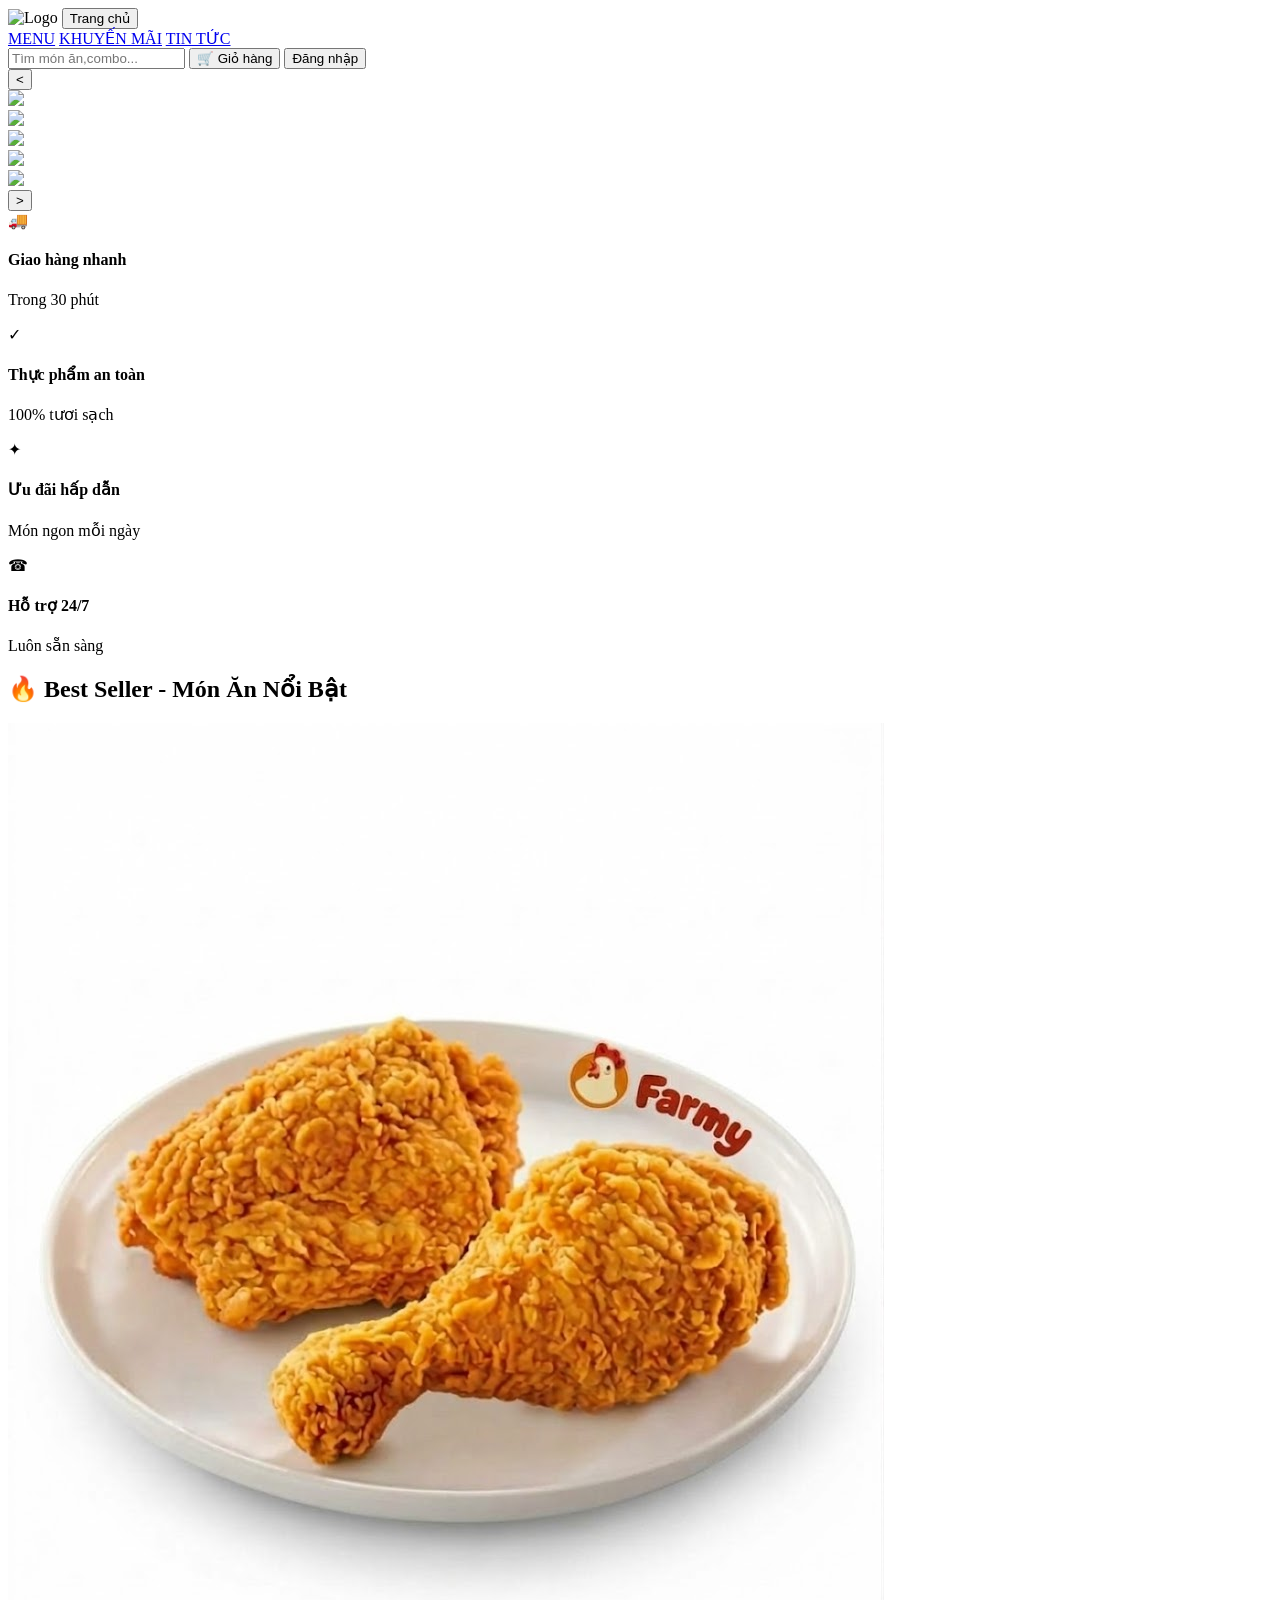
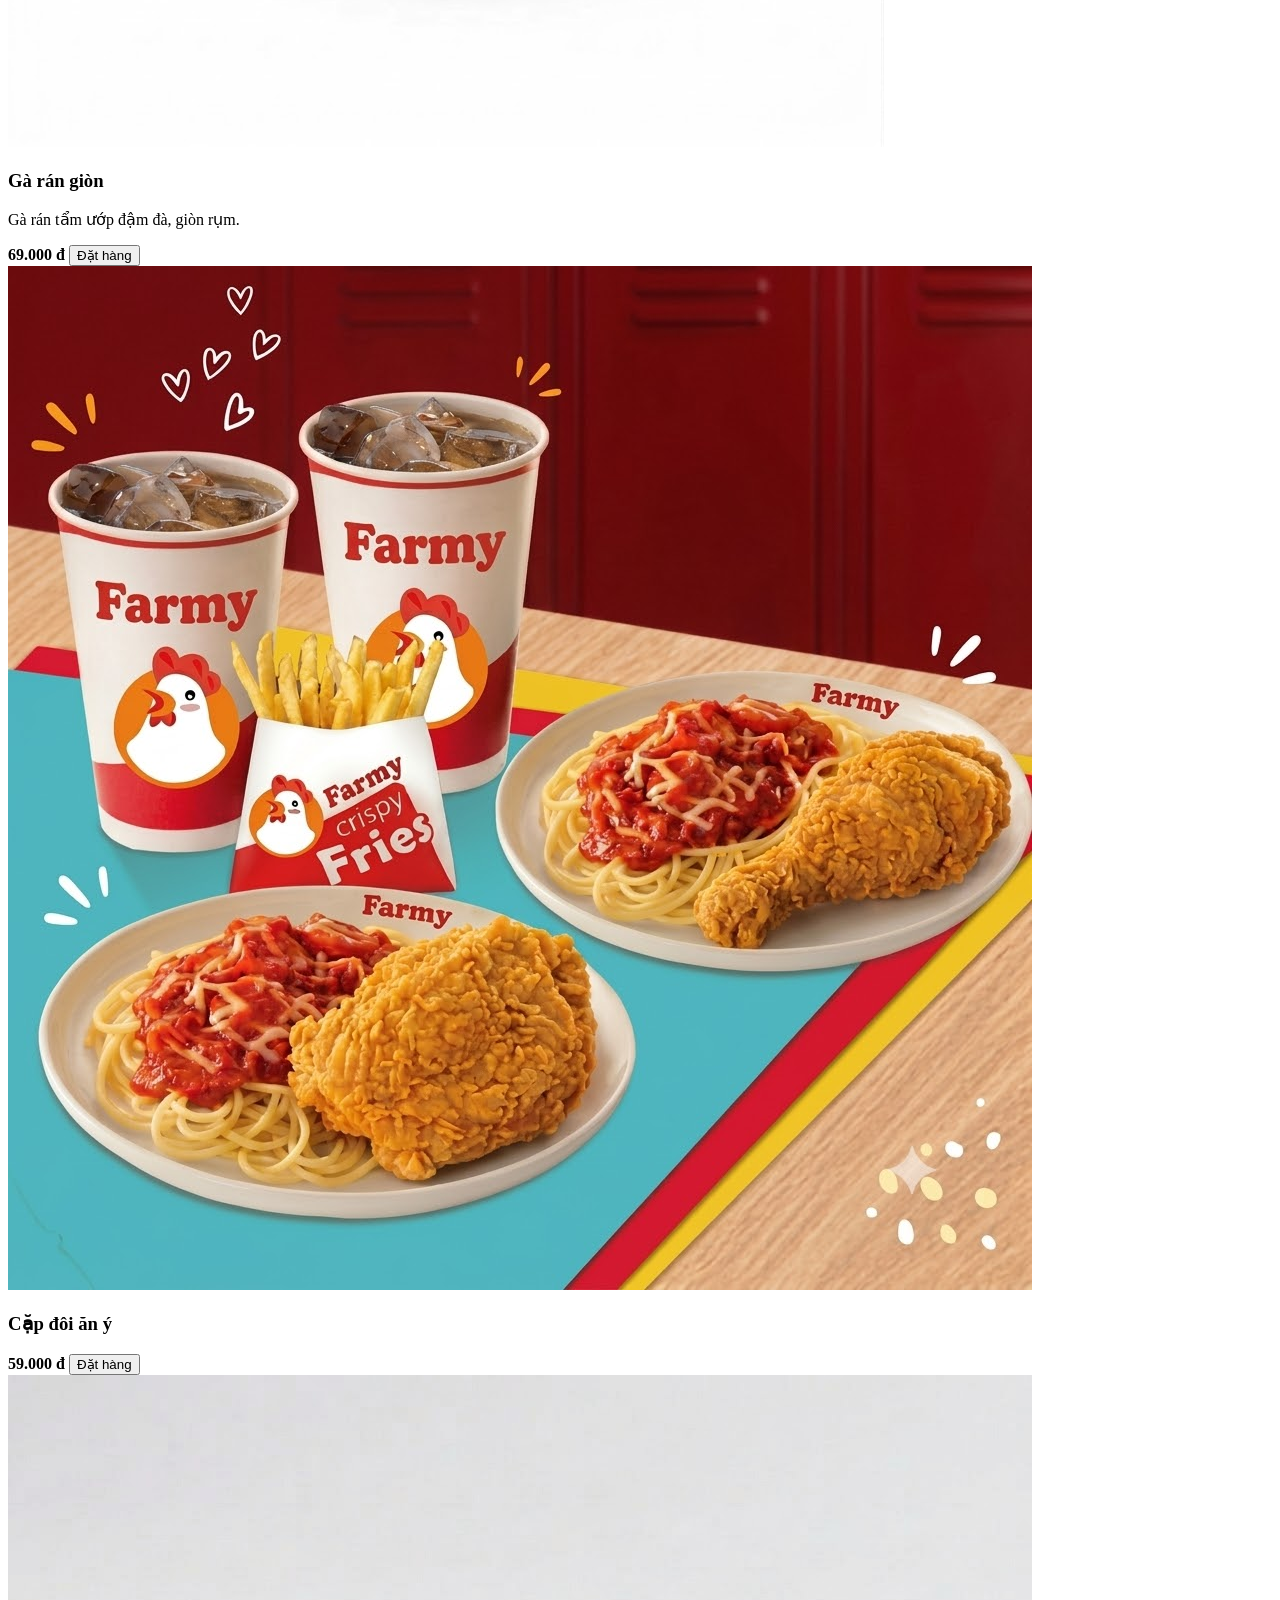
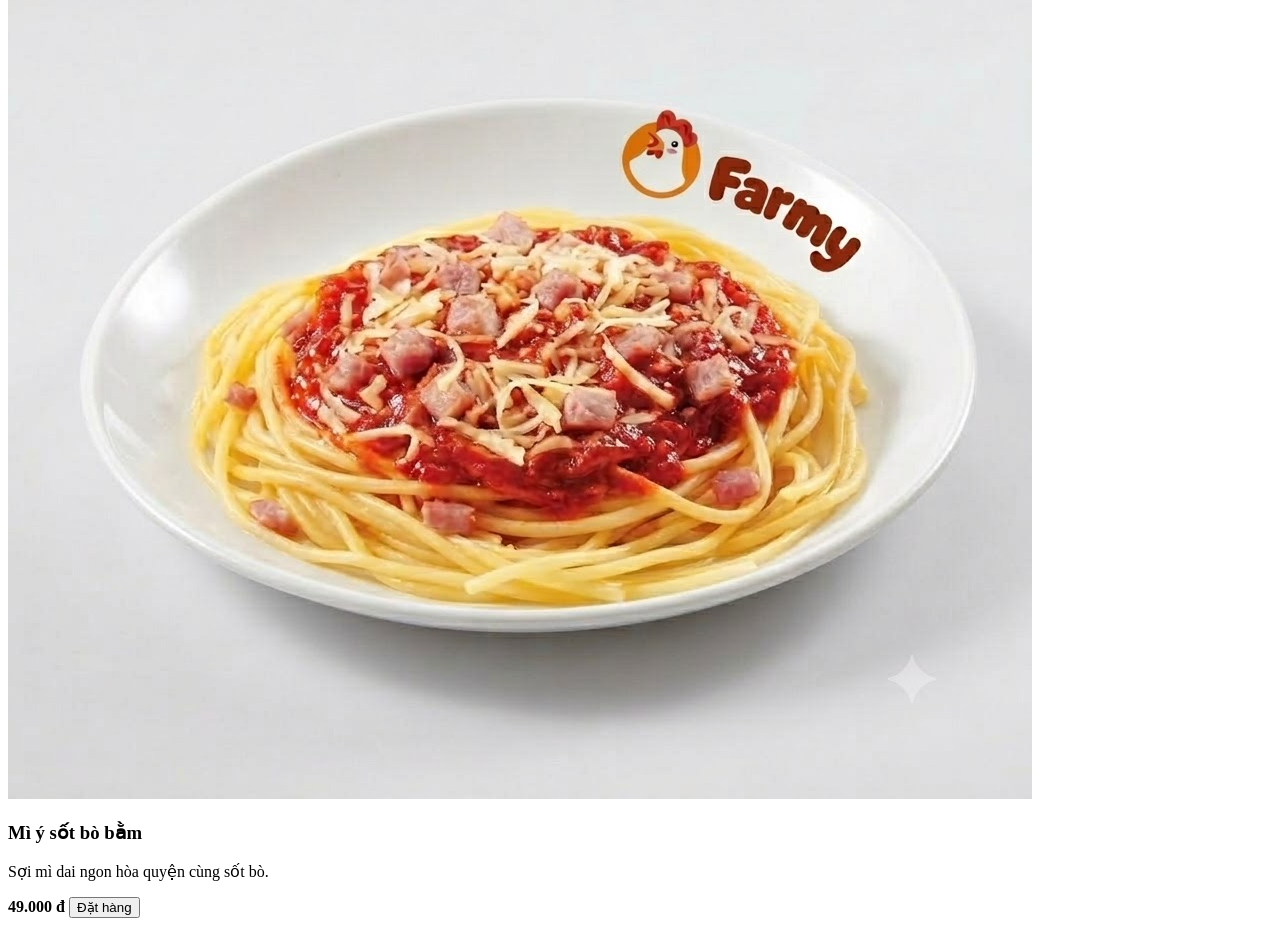
==== index.html @ 41cf72bf "trangchu" ====
<!DOCTYPE html>
<html lang="en">
<head>
    <meta charset="UTF-8">
    <meta name="viewport" content="width=device-width, initial-scale=1.0">
    <title>Document</title>
    <link rel="stylesheet" href="a.css">
</head>
<body>
    <header>
        <!--Logo và nút trang chủ-->
        <div class="logo-area">
            <img src="assets/images/BuiThiNgocPhuong_251230944/header_image/page_logo.png" alt="Logo">
            <button>Trang chủ</button>
        </div>

        <!--Menu chính-->
        <nav class="menu">
            <a href="#">MENU</a>
            <a href="#">KHUYẾN MÃI</a>
            <a href="#">TIN TỨC</a>
        </nav>

        <!--Tìm kiếm và nút chức năng-->
        <div class="user-actions">
            <input type="text" placeholder="Tìm món ăn,combo...">
            <button class="btn-cart">🛒 Giỏ hàng</button>
            <button class="btn-login">Đăng nhập</button>
        </div>
    </header>

    <main>
        <section class="banner-slide">
            <button class="slider-arrow left" type="button" aria-label="Ảnh trước">&lt;</button>
          <div class="slide-wrapper">
            <div class="slide-track">
                <div class="slide">
                    <img src="assets/images/MaiPhuongDung_251230824_banner-img/best1.png">
                </div>
                <div class="slide">
                    <img src="assets/images/MaiPhuongDung_251230824_banner-img/best2.png">
                </div>
                <div class="slide">
                    <img src="assets/images/MaiPhuongDung_251230824_banner-img/best3.png">
                </div>
                <div class="slide">
                    <img src="assets/images/MaiPhuongDung_251230824_banner-img/best4.png">
                </div>
                <div class="slide">
                    <img src="assets/images/MaiPhuongDung_251230824_banner-img/best5.png">
                </div>
            </div>
          </div>
            <div>
                <div class="slide-nav">
                    <a href="#best1"></a>
                    <a href="#best2"></a>
                    <a href="#best3"></a>
                    <a href="#best4"></a>
                    <a href="#best5"></a>
                </div>
            </div>

            <button class="slider-arrow right" type="button" aria-label="Ảnh tiếp theo">&gt;</button>

        </section>
        <!-- 3. PHẦN CÁC TÍNH NĂNG / DỊCH VỤ -->
        <section class="features">
        <div class="feature-box">
            <span>🚚</span>
            <div>
                <h4>Giao hàng nhanh</h4>
                <p>Trong 30 phút</p>
            </div>
        </div>
        <div class="feature-box">
            <span>✓</span>
            <div>
                <h4>Thực phẩm an toàn</h4>
                <p>100% tươi sạch</p>
            </div>
        </div>
        <div class="feature-box">
            <span>✦</span>
            <div>
                <h4>Ưu đãi hấp dẫn</h4>
                <p>Món ngon mỗi ngày</p>
            </div>
        </div>
        <div class="feature-box">
            <span>☎</span>
            <div>
                <h4>Hỗ trợ 24/7</h4>
                <p>Luôn sẵn sàng</p>
            </div>
        </div>
    </section>

    <!-- 4. PHẦN DANH SÁCH MÓN ĂN (BEST SELLER) -->
    <section class="products">
        <h2>🔥 Best Seller - Món Ăn Nổi Bật</h2>
        
        <div class="product-grid">
            <div class="product-card">
                <img src="assets/images/NguyenThiThuyDuong_251230832/fried-chicken.jpg" alt="Gà rán">
                <h3>Gà rán giòn</h3>
                <p>Gà rán tẩm ướp đậm đà, giòn rụm.</p>
                <div class="card-bottom">
                    <strong>69.000 đ</strong>
                    <button>Đặt hàng</button>
                </div>
            </div>

            <div class="product-card">
                <img src="assets/images/NguyenThiThuyDuong_251230832/couple-combo.jpg" alt="Cơm gà">
                <h3>Cặp đôi ăn ý</h3>
                <p></p>
                <div class="card-bottom">
                    <strong>59.000 đ</strong>
                    <button>Đặt hàng</button>
                </div>
            </div>

            <div class="product-card">
                <img src="assets/images/NguyenThiThuyDuong_251230832/spaghetti.jpg" alt="Mì ý">
                <h3>Mì ý sốt bò bằm</h3>
                <p>Sợi mì dai ngon hòa quyện cùng sốt bò.</p>
                <div class="card-bottom">
                    <strong>49.000 đ</strong>
                    <button>Đặt hàng</button>
                </div>
            </div>
        </div>
    </section>
    <script src="script.js"></script>
</body>
</html>
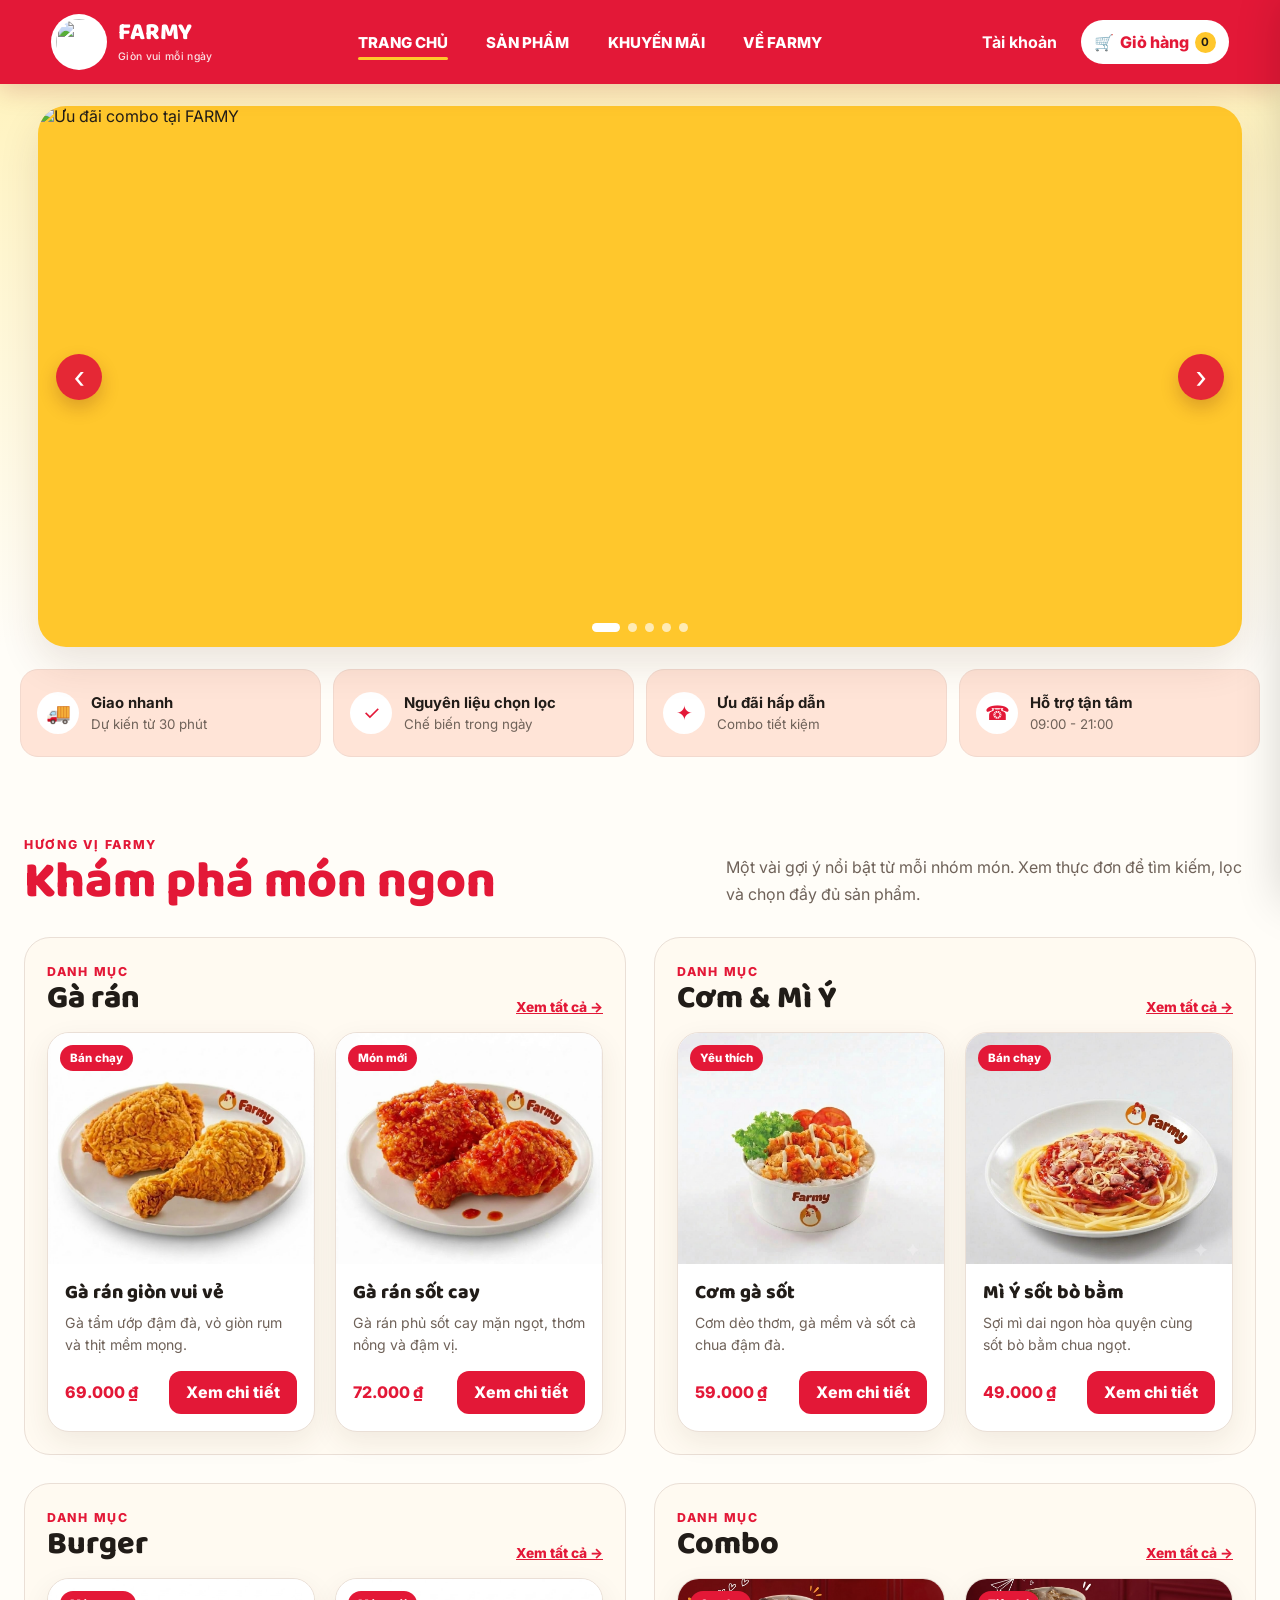
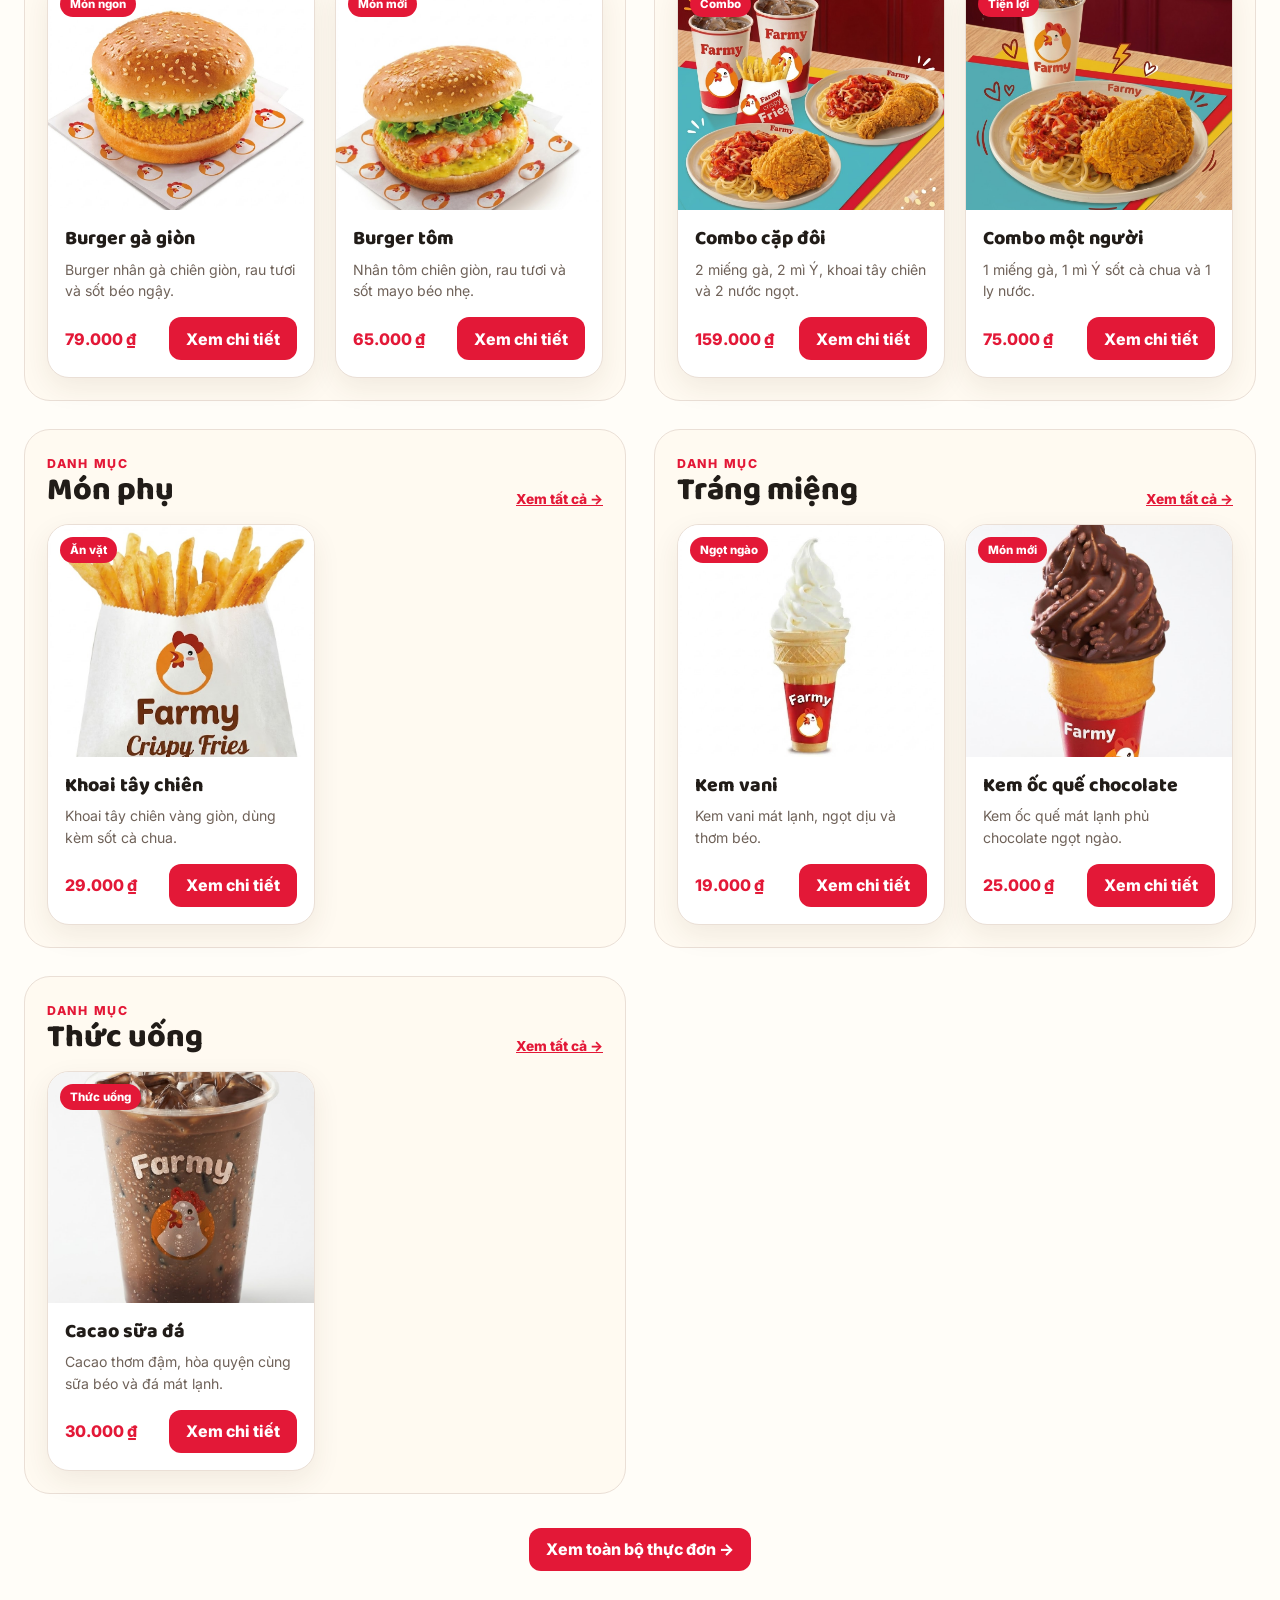
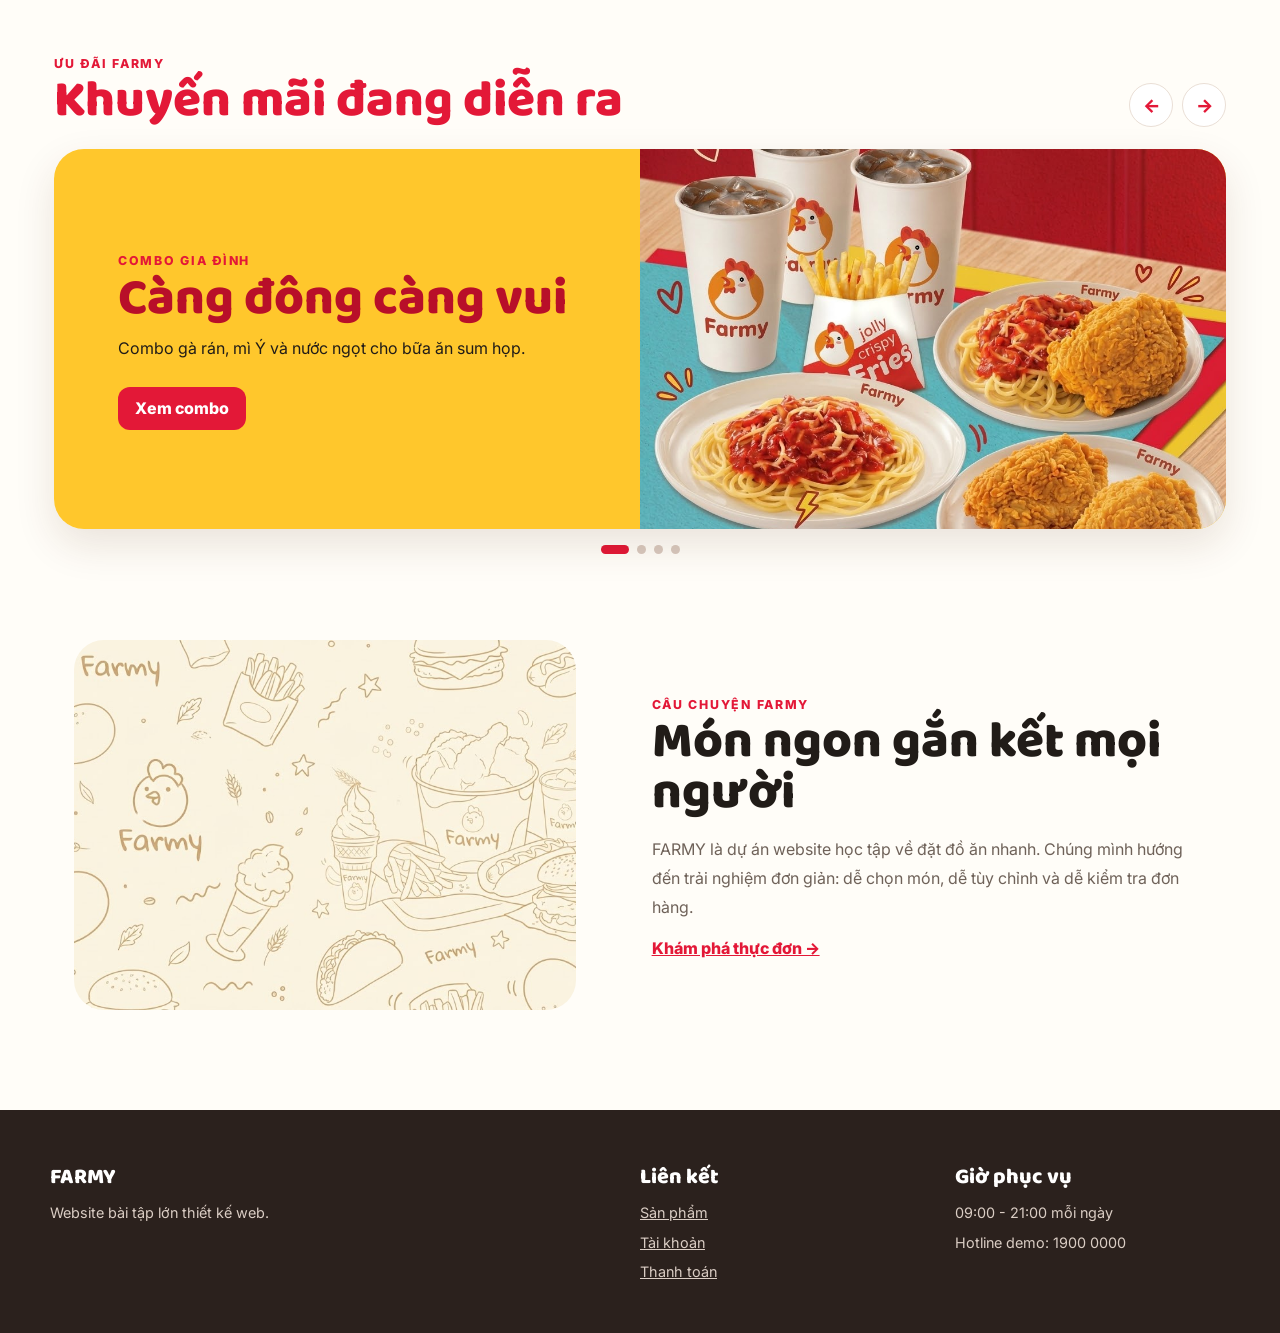
==== commit 25157b50: "Tách các trang website và loại bỏ tệp cũ Co-authored-by: Copilot <223556219+Copilot@users.noreply.gi" ====
--- a/index.html
+++ b/index.html
@@ -1,137 +1,91 @@
-<!DOCTYPE html>
-<html lang="en">
-<head>
-    <meta charset="UTF-8">
-    <meta name="viewport" content="width=device-width, initial-scale=1.0">
-    <title>Document</title>
-    <link rel="stylesheet" href="a.css">
-</head>
-<body>
-    <header>
-        <!--Logo và nút trang chủ-->
-        <div class="logo-area">
-            <img src="assets/images/BuiThiNgocPhuong_251230944/header_image/page_logo.png" alt="Logo">
-            <button>Trang chủ</button>
-        </div>
-
-        <!--Menu chính-->
-        <nav class="menu">
-            <a href="#">MENU</a>
-            <a href="#">KHUYẾN MÃI</a>
-            <a href="#">TIN TỨC</a>
-        </nav>
-
-        <!--Tìm kiếm và nút chức năng-->
-        <div class="user-actions">
-            <input type="text" placeholder="Tìm món ăn,combo...">
-            <button class="btn-cart">🛒 Giỏ hàng</button>
-            <button class="btn-login">Đăng nhập</button>
-        </div>
+<!doctype html>
+<html lang="vi">
+  <head>
+    <meta charset="UTF-8" />
+    <meta name="viewport" content="width=device-width, initial-scale=1" />
+    <meta name="description" content="FARMY - Gà rán giòn vui, combo tiện lợi và giao hàng nhanh." />
+    <title>FARMY | Gà rán giòn vui</title>
+    <link rel="icon" href="assets/images/BuiThiNgocPhuong_251230944/header_image/page_logo.png" />
+    <link rel="preconnect" href="https://fonts.googleapis.com" />
+    <link rel="preconnect" href="https://fonts.gstatic.com" crossorigin />
+    <link href="https://fonts.googleapis.com/css2?family=Baloo+2:wght@600;700;800&family=Inter:wght@400;500;600;700;800&display=swap" rel="stylesheet" />
+    <link rel="stylesheet" href="styles/base/variables.css" />
+    <link rel="stylesheet" href="styles/base/global.css" />
+    <link rel="stylesheet" href="styles/components/header.css" />
+    <link rel="stylesheet" href="styles/components/product-card.css" />
+    <link rel="stylesheet" href="styles/components/cart.css" />
+    <link rel="stylesheet" href="styles/pages/home.css" />
+  </head>
+  <body>
+    <a class="skip-link" href="#main-content">Bỏ qua đến nội dung chính</a>
+    <header class="site-header">
+      <a class="brand" href="index.html" aria-label="FARMY - Trang chủ">
+        <img src="assets/images/BuiThiNgocPhuong_251230944/header_image/page_logo.png" alt="" />
+        <span>FARMY<small>Giòn vui mỗi ngày</small></span>
+      </a>
+      <button class="nav-toggle" type="button" aria-label="Mở menu" aria-expanded="false">☰</button>
+      <nav class="main-nav" aria-label="Điều hướng chính">
+        <a href="index.html" aria-current="page">Trang chủ</a><a href="pages/products.html">Sản phẩm</a><a href="#offers">Khuyến mãi</a><a href="#about">Về FARMY</a>
+      </nav>
+      <div class="header-actions">
+        <a class="account-link" href="pages/auth.html">Tài khoản</a>
+        <button class="cart-button" id="open-cart" type="button" aria-label="Mở giỏ hàng">🛒 <span>Giỏ hàng</span><b class="cart-badge" data-cart-count>0</b></button>
+      </div>
     </header>
 
-    <main>
-        <section class="banner-slide">
-            <button class="slider-arrow left" type="button" aria-label="Ảnh trước">&lt;</button>
-          <div class="slide-wrapper">
-            <div class="slide-track">
-                <div class="slide">
-                    <img src="assets/images/MaiPhuongDung_251230824_banner-img/best1.png">
-                </div>
-                <div class="slide">
-                    <img src="assets/images/MaiPhuongDung_251230824_banner-img/best2.png">
-                </div>
-                <div class="slide">
-                    <img src="assets/images/MaiPhuongDung_251230824_banner-img/best3.png">
-                </div>
-                <div class="slide">
-                    <img src="assets/images/MaiPhuongDung_251230824_banner-img/best4.png">
-                </div>
-                <div class="slide">
-                    <img src="assets/images/MaiPhuongDung_251230824_banner-img/best5.png">
-                </div>
-            </div>
-          </div>
-            <div>
-                <div class="slide-nav">
-                    <a href="#best1"></a>
-                    <a href="#best2"></a>
-                    <a href="#best3"></a>
-                    <a href="#best4"></a>
-                    <a href="#best5"></a>
-                </div>
-            </div>
+    <main id="main-content">
+      <section class="hero" aria-label="Ưu đãi nổi bật">
+        <div class="slider" id="hero-slider">
+          <div class="slider-track" id="slider-track"><div class="loading-card">Đang tải ưu đãi...</div></div>
+          <button class="slider-arrow prev" type="button" aria-label="Ảnh trước">‹</button>
+          <button class="slider-arrow next" type="button" aria-label="Ảnh tiếp theo">›</button>
+          <div class="slider-dots" id="slider-dots" aria-label="Chọn ảnh quảng cáo"></div>
+        </div>
+      </section>
 
-            <button class="slider-arrow right" type="button" aria-label="Ảnh tiếp theo">&gt;</button>
+      <section class="service-strip" aria-label="Cam kết dịch vụ">
+        <article><span>🚚</span><div><strong>Giao nhanh</strong><small>Dự kiến từ 30 phút</small></div></article>
+        <article><span>✓</span><div><strong>Nguyên liệu chọn lọc</strong><small>Chế biến trong ngày</small></div></article>
+        <article><span>✦</span><div><strong>Ưu đãi hấp dẫn</strong><small>Combo tiết kiệm</small></div></article>
+        <article><span>☎</span><div><strong>Hỗ trợ tận tâm</strong><small>09:00 - 21:00</small></div></article>
+      </section>
 
-        </section>
-        <!-- 3. PHẦN CÁC TÍNH NĂNG / DỊCH VỤ -->
-        <section class="features">
-        <div class="feature-box">
-            <span>🚚</span>
-            <div>
-                <h4>Giao hàng nhanh</h4>
-                <p>Trong 30 phút</p>
-            </div>
+      <section class="menu-section" id="featured-products">
+        <div class="section-heading">
+          <div><span class="eyebrow">Hương vị FARMY</span><h1>Khám phá món ngon</h1></div>
+          <p>Một vài gợi ý nổi bật từ mỗi nhóm món. Xem thực đơn để tìm kiếm, lọc và chọn đầy đủ sản phẩm.</p>
         </div>
-        <div class="feature-box">
-            <span>✓</span>
-            <div>
-                <h4>Thực phẩm an toàn</h4>
-                <p>100% tươi sạch</p>
-            </div>
-        </div>
-        <div class="feature-box">
-            <span>✦</span>
-            <div>
-                <h4>Ưu đãi hấp dẫn</h4>
-                <p>Món ngon mỗi ngày</p>
-            </div>
-        </div>
-        <div class="feature-box">
-            <span>☎</span>
-            <div>
-                <h4>Hỗ trợ 24/7</h4>
-                <p>Luôn sẵn sàng</p>
-            </div>
-        </div>
-    </section>
+        <div class="category-previews" id="category-previews"><div class="loading-card">Đang tải món nổi bật...</div></div>
+        <div class="center-action"><a class="primary-button" href="pages/products.html">Xem toàn bộ thực đơn →</a></div>
+      </section>
 
-    <!-- 4. PHẦN DANH SÁCH MÓN ĂN (BEST SELLER) -->
-    <section class="products">
-        <h2>🔥 Best Seller - Món Ăn Nổi Bật</h2>
-        
-        <div class="product-grid">
-            <div class="product-card">
-                <img src="assets/images/NguyenThiThuyDuong_251230832/fried-chicken.jpg" alt="Gà rán">
-                <h3>Gà rán giòn</h3>
-                <p>Gà rán tẩm ướp đậm đà, giòn rụm.</p>
-                <div class="card-bottom">
-                    <strong>69.000 đ</strong>
-                    <button>Đặt hàng</button>
-                </div>
-            </div>
+      <section class="promotions-section" id="offers">
+        <div class="promotions-heading"><div><span class="eyebrow">Ưu đãi FARMY</span><h2>Khuyến mãi đang diễn ra</h2></div><div class="promotion-controls"><button id="promotion-prev" type="button" aria-label="Khuyến mãi trước">←</button><button id="promotion-next" type="button" aria-label="Khuyến mãi tiếp theo">→</button></div></div>
+        <div class="promotion-carousel" id="promotion-carousel"><div class="loading-card">Đang tải khuyến mãi...</div></div>
+        <div class="promotion-dots" id="promotion-dots" aria-label="Chọn khuyến mãi"></div>
+      </section>
 
-            <div class="product-card">
-                <img src="assets/images/NguyenThiThuyDuong_251230832/couple-combo.jpg" alt="Cơm gà">
-                <h3>Cặp đôi ăn ý</h3>
-                <p></p>
-                <div class="card-bottom">
-                    <strong>59.000 đ</strong>
-                    <button>Đặt hàng</button>
-                </div>
-            </div>
+      <section class="about-section" id="about">
+        <img src="assets/images/NguyenThiThuyDuong_251230832/background-1.jpg" alt="Không gian bữa ăn ấm cúng" />
+        <div><span class="eyebrow">Câu chuyện FARMY</span><h2>Món ngon gắn kết mọi người</h2><p>FARMY là dự án website học tập về đặt đồ ăn nhanh. Chúng mình hướng đến trải nghiệm đơn giản: dễ chọn món, dễ tùy chỉnh và dễ kiểm tra đơn hàng.</p><a class="text-link" href="pages/products.html">Khám phá thực đơn →</a></div>
+      </section>
+    </main>
 
-            <div class="product-card">
-                <img src="assets/images/NguyenThiThuyDuong_251230832/spaghetti.jpg" alt="Mì ý">
-                <h3>Mì ý sốt bò bằm</h3>
-                <p>Sợi mì dai ngon hòa quyện cùng sốt bò.</p>
-                <div class="card-bottom">
-                    <strong>49.000 đ</strong>
-                    <button>Đặt hàng</button>
-                </div>
-            </div>
-        </div>
-    </section>
-    <script src="script.js"></script>
-</body>
-</html>+    <footer class="site-footer">
+      <div><strong>FARMY</strong><p>Website bài tập lớn thiết kế web.</p></div>
+      <div><strong>Liên kết</strong><a href="pages/products.html">Sản phẩm</a><a href="pages/auth.html">Tài khoản</a><a href="pages/checkout.html">Thanh toán</a></div>
+      <div><strong>Giờ phục vụ</strong><p>09:00 - 21:00 mỗi ngày</p><p>Hotline demo: 1900 0000</p></div>
+    </footer>
+
+    <div class="drawer-backdrop" id="drawer-backdrop" hidden></div>
+    <aside class="cart-drawer" id="cart-drawer" aria-label="Giỏ hàng" aria-hidden="true">
+      <div class="drawer-header"><div><span class="eyebrow">Đơn của bạn</span><h2>Giỏ hàng</h2></div><button class="icon-close" id="close-cart" type="button" aria-label="Đóng giỏ hàng">×</button></div>
+      <div class="cart-items" id="cart-items"></div>
+      <div class="cart-summary"><span>Tạm tính</span><strong id="cart-subtotal">0 ₫</strong></div>
+      <a class="primary-button full-width" href="pages/checkout.html">Tiến hành đặt hàng</a>
+    </aside>
+
+    <div class="toast" id="toast" role="status" aria-live="polite"></div>
+    <script type="module" src="js/pages/home.js"></script>
+  </body>
+</html>
--- a/styles/base/variables.css
+++ b/styles/base/variables.css
@@ -0,0 +1,13 @@
+:root {
+  --red: #e31837;
+  --red-dark: #b80f29;
+  --yellow: #ffc72c;
+  --cream: #fff8e8;
+  --peach: #ffe4d7;
+  --ink: #211c18;
+  --muted: #6f6259;
+  --white: #fff;
+  --line: #eadfd6;
+  --shadow: 0 16px 40px rgba(82, 43, 19, .12);
+  --radius: 22px;
+}
--- a/styles/base/global.css
+++ b/styles/base/global.css
@@ -0,0 +1,37 @@
+* { box-sizing: border-box; }
+html { scroll-behavior: smooth; }
+body { margin: 0; color: var(--ink); background: #fffdf8; font-family: "Inter", Arial, sans-serif; }
+body.no-scroll { overflow: hidden; }
+img { display: block; max-width: 100%; }
+button, input, select, textarea { font: inherit; }
+button, a { -webkit-tap-highlight-color: transparent; }
+button { cursor: pointer; }
+a { color: inherit; }
+.sr-only { position: absolute; width: 1px; height: 1px; overflow: hidden; clip: rect(0, 0, 0, 0); white-space: nowrap; }
+.skip-link { position: fixed; left: 16px; top: -80px; z-index: 100; padding: 12px 18px; border-radius: 10px; background: var(--ink); color: white; }
+.skip-link:focus { top: 12px; }
+.eyebrow { color: var(--red); font-size: .77rem; font-weight: 800; letter-spacing: .14em; text-transform: uppercase; }
+.primary-button { display: inline-flex; align-items: center; justify-content: center; min-height: 43px; padding: 10px 17px; border: 0; border-radius: 12px; background: var(--red); color: white; font-weight: 800; text-decoration: none; transition: background .2s, transform .2s; }
+.primary-button:hover { background: var(--red-dark); transform: translateY(-1px); }
+.full-width { width: 100%; }
+.loading-card, .empty-state { grid-column: 1 / -1; padding: 50px 20px; border: 1px dashed var(--line); border-radius: var(--radius); color: var(--muted); text-align: center; }
+.site-footer { display: grid; grid-template-columns: 2fr 1fr 1fr; gap: 40px; padding: 50px max(24px, calc((100vw - 1180px) / 2)); background: #2b211d; color: white; }
+.site-footer strong { font: 800 1.35rem "Baloo 2", sans-serif; }
+.site-footer a, .site-footer p { display: block; margin: 8px 0 0; color: #dacdc4; font-size: .9rem; line-height: 1.5; }
+.inner-main { min-height: calc(100vh - 84px); padding: 55px 24px 85px; background: linear-gradient(145deg, #fff9ed, #fff); }
+.inner-container { max-width: 1120px; margin: auto; }
+.page-title { margin: 0 0 12px; font: 800 clamp(2.4rem, 5vw, 4rem)/1 "Baloo 2", sans-serif; }
+.page-intro { max-width: 650px; margin: 0 0 32px; color: var(--muted); line-height: 1.7; }
+.form-field { margin-bottom: 17px; }
+.form-field label { display: block; margin-bottom: 7px; font-size: .9rem; font-weight: 700; }
+.form-field input, .form-field textarea, .form-field select { width: 100%; min-height: 48px; padding: 11px 13px; border: 1px solid #d9ccc3; border-radius: 11px; outline: 0; background: white; }
+.form-field textarea { min-height: 90px; resize: vertical; }
+.form-field input:focus, .form-field textarea:focus, .form-field select:focus { border-color: var(--red); box-shadow: 0 0 0 3px rgba(227,24,55,.1); }
+.form-field [aria-invalid="true"] { border-color: var(--red); }
+.field-error { min-height: 18px; margin: 5px 0 0; color: var(--red); font-size: .78rem; }
+.notice { padding: 13px 15px; border-radius: 11px; background: #fff1c5; color: #5c4810; font-size: .88rem; line-height: 1.5; }
+.toast { position: fixed; left: 50%; bottom: 24px; z-index: 90; padding: 12px 18px; border-radius: 999px; background: #2b211d; color: white; opacity: 0; transform: translate(-50%, 20px); transition: .25s; pointer-events: none; }
+.toast.show { opacity: 1; transform: translate(-50%, 0); }
+@media (max-width: 820px) { .site-footer { grid-template-columns: 1fr 1fr; } }
+@media (max-width: 540px) { .site-footer { grid-template-columns: 1fr; padding: 42px 24px; } }
+@media (prefers-reduced-motion: reduce) { *, *::before, *::after { scroll-behavior: auto !important; transition-duration: .01ms !important; animation-duration: .01ms !important; } }
--- a/styles/components/header.css
+++ b/styles/components/header.css
@@ -0,0 +1,19 @@
+.site-header { min-height: 84px; position: sticky; top: 0; z-index: 40; display: flex; align-items: center; gap: 28px; padding: 10px clamp(18px, 4vw, 60px); color: white; background: var(--red); box-shadow: 0 7px 24px rgba(137, 8, 28, .18); }
+.brand { display: flex; align-items: center; gap: 11px; color: white; text-decoration: none; font-family: "Baloo 2", sans-serif; font-size: 1.5rem; font-weight: 800; line-height: 1; }
+.brand img { width: 56px; height: 56px; padding: 3px; border: 2px solid rgba(255,255,255,.8); border-radius: 50%; background: white; object-fit: cover; object-position: center 20%; }
+.brand small { display: block; margin-top: 5px; font: 500 .65rem "Inter", sans-serif; letter-spacing: .03em; opacity: .88; }
+.main-nav { display: flex; justify-content: center; gap: clamp(18px, 3vw, 42px); flex: 1; }
+.main-nav a { position: relative; color: white; text-decoration: none; font-size: .94rem; font-weight: 800; text-transform: uppercase; }
+.main-nav a::after { content: ""; position: absolute; left: 0; right: 100%; bottom: -8px; height: 3px; border-radius: 9px; background: var(--yellow); transition: right .2s; }
+.main-nav a:hover::after, .main-nav a:focus-visible::after, .main-nav a[aria-current="page"]::after { right: 0; }
+.header-actions { display: flex; align-items: center; gap: 10px; }
+.search-box { width: clamp(180px, 19vw, 280px); height: 44px; display: flex; align-items: center; gap: 8px; padding: 0 14px; border-radius: 999px; background: white; color: var(--red); }
+.search-box input { min-width: 0; width: 100%; border: 0; outline: 0; color: var(--ink); background: transparent; }
+.account-link { padding: 11px 14px; color: white; font-weight: 700; text-decoration: none; white-space: nowrap; }
+.cart-button { min-height: 44px; display: flex; align-items: center; gap: 6px; padding: 8px 13px; border: 0; border-radius: 999px; background: white; color: var(--red); font-weight: 800; text-decoration: none; white-space: nowrap; }
+.site-header > .cart-button:last-child, .site-header > .account-link:last-child { margin-left: auto; }
+.cart-badge { min-width: 21px; height: 21px; display: grid; place-items: center; border-radius: 50%; background: var(--yellow); color: var(--ink); font-size: .72rem; }
+.nav-toggle { display: none; margin-left: auto; border: 0; background: transparent; color: white; font-size: 1.6rem; }
+@media (max-width: 1100px) { .site-header { flex-wrap: wrap; gap: 8px 20px; } .main-nav { order: 3; flex-basis: 100%; padding: 8px 0; } .header-actions { margin-left: auto; } }
+@media (max-width: 820px) { .site-header { min-height: 72px; } .brand img { width: 48px; height: 48px; } .nav-toggle { display: block; } .main-nav { display: none; width: 100%; flex-direction: column; align-items: center; padding: 16px 0; } .main-nav.open { display: flex; } .header-actions { order: 4; width: 100%; } .search-box { flex: 1; width: auto; } .account-link { display: none; } }
+@media (max-width: 540px) { .site-header { padding: 10px 14px; } .brand small, .cart-button > span { display: none; } .header-actions { gap: 6px; } }
--- a/styles/components/product-card.css
+++ b/styles/components/product-card.css
@@ -0,0 +1,18 @@
+.product-grid { display: grid; grid-template-columns: repeat(4, minmax(0, 1fr)); gap: 20px; }
+.product-card { min-width: 0; display: flex; flex-direction: column; overflow: hidden; border: 1px solid var(--line); border-radius: var(--radius); background: white; box-shadow: 0 10px 28px rgba(78, 47, 28, .08); transition: transform .2s, box-shadow .2s; }
+.product-card:hover { transform: translateY(-5px); box-shadow: var(--shadow); }
+.product-image-wrap { position: relative; display: block; aspect-ratio: 1.15; overflow: hidden; background: var(--cream); }
+.product-image-wrap img { width: 100%; height: 100%; object-fit: cover; transition: transform .35s; }
+.product-card:hover img { transform: scale(1.035); }
+.tag { position: absolute; left: 12px; top: 12px; padding: 6px 10px; border-radius: 999px; background: var(--red); color: white; font-size: .72rem; font-weight: 800; }
+.product-body { flex: 1; display: flex; flex-direction: column; padding: 17px; }
+.product-card h3 { margin: 0 0 8px; font: 800 1.22rem/1.2 "Baloo 2", sans-serif; }
+.product-card h3 a { text-decoration: none; }
+.product-card p { flex: 1; margin: 0 0 15px; color: var(--muted); font-size: .88rem; line-height: 1.55; }
+.product-footer { display: flex; align-items: center; justify-content: space-between; gap: 10px; }
+.price { color: var(--red); font-weight: 800; }
+.order-button { display: inline-flex; align-items: center; justify-content: center; min-height: 43px; padding: 10px 17px; border: 0; border-radius: 12px; background: var(--red); color: white; font-weight: 800; text-decoration: none; }
+.order-button:hover { background: var(--red-dark); }
+@media (max-width: 1100px) { .product-grid { grid-template-columns: repeat(3, minmax(0, 1fr)); } }
+@media (max-width: 820px) { .product-grid { grid-template-columns: repeat(2, minmax(0, 1fr)); } }
+@media (max-width: 540px) { .product-grid { grid-template-columns: 1fr; } .product-image-wrap { aspect-ratio: 1.4; } }
--- a/styles/components/cart.css
+++ b/styles/components/cart.css
@@ -0,0 +1,36 @@
+.drawer-backdrop { position: fixed; inset: 0; z-index: 60; background: rgba(25, 16, 12, .48); }
+.cart-drawer { position: fixed; top: 0; right: 0; bottom: 0; z-index: 61; width: min(430px, 100%); display: flex; flex-direction: column; padding: 24px; background: white; box-shadow: -20px 0 45px rgba(0,0,0,.18); transform: translateX(105%); transition: transform .28s; }
+.cart-drawer.open { transform: translateX(0); }
+.drawer-header { display: flex; align-items: start; justify-content: space-between; padding-bottom: 18px; border-bottom: 1px solid var(--line); }
+.drawer-header h2 { margin: 4px 0 0; font: 800 2.2rem/1 "Baloo 2", sans-serif; color: var(--red); }
+.icon-close { width: 40px; height: 40px; display: grid; place-items: center; border: 0; border-radius: 50%; background: var(--cream); color: var(--ink); font-size: 1.5rem; }
+.cart-items { flex: 1; overflow: auto; padding: 12px 0; }
+.cart-row { display: grid; grid-template-columns: 68px 1fr auto; gap: 12px; padding: 13px 0; border-bottom: 1px solid var(--line); }
+.cart-row img { width: 68px; height: 68px; border-radius: 12px; object-fit: cover; }
+.cart-row h3 { margin: 0 0 4px; font-size: .92rem; }
+.cart-row p { margin: 2px 0; color: var(--muted); font-size: .75rem; }
+.cart-row-actions { display: flex; align-items: center; gap: 7px; margin-top: 8px; }
+.cart-row-actions button { min-width: 25px; height: 25px; border: 1px solid var(--line); border-radius: 7px; background: white; }
+.remove-item { width: auto !important; border: 0 !important; color: var(--red); text-decoration: underline; }
+.cart-summary { display: flex; justify-content: space-between; padding: 18px 0; border-top: 1px solid var(--line); font-size: 1.08rem; }
+.product-dialog { width: min(860px, calc(100% - 28px)); max-height: calc(100vh - 28px); padding: 0; overflow: auto; border: 0; border-radius: 26px; box-shadow: 0 28px 80px rgba(31, 18, 12, .35); }
+.product-dialog::backdrop { background: rgba(25, 16, 12, .58); }
+.dialog-close { position: absolute; top: 14px; right: 14px; z-index: 2; }
+.dialog-product { display: grid; grid-template-columns: 1fr 1fr; }
+.dialog-product > img { width: 100%; height: 100%; min-height: 520px; object-fit: cover; }
+.dialog-info { padding: 42px 34px 34px; }
+.dialog-info h2 { margin: 5px 0 8px; font: 800 2.2rem/1.05 "Baloo 2", sans-serif; }
+.dialog-info > p { color: var(--muted); line-height: 1.6; }
+.option-group { margin: 20px 0; }
+.option-group > strong { display: block; margin-bottom: 9px; }
+.option-list { display: flex; flex-wrap: wrap; gap: 8px; }
+.option-pill { position: relative; }
+.option-pill input { position: absolute; opacity: 0; }
+.option-pill span { display: block; padding: 9px 12px; border: 1px solid var(--line); border-radius: 10px; font-size: .86rem; cursor: pointer; }
+.option-pill input:checked + span { border-color: var(--red); background: #fff0f2; color: var(--red); font-weight: 700; }
+.quantity-control { display: flex; align-items: center; gap: 12px; }
+.quantity-control button { width: 36px; height: 36px; border: 1px solid var(--line); border-radius: 10px; background: white; }
+.dialog-total { display: flex; align-items: center; justify-content: space-between; gap: 15px; margin-top: 24px; }
+.dialog-total strong { color: var(--red); font-size: 1.25rem; }
+@media (max-width: 820px) { .dialog-product { grid-template-columns: 1fr; } .dialog-product > img { min-height: 280px; max-height: 330px; } }
+@media (max-width: 540px) { .dialog-info { padding: 32px 20px 24px; } .dialog-total { align-items: stretch; flex-direction: column; } }
--- a/styles/pages/home.css
+++ b/styles/pages/home.css
@@ -0,0 +1,58 @@
+.hero { padding: 22px clamp(14px, 3vw, 42px) 0; background: linear-gradient(180deg, #fff3bf 0%, #fffdf8 100%); }
+.slider { position: relative; max-width: 1450px; aspect-ratio: 16 / 7.2; margin: auto; overflow: hidden; border-radius: 28px; background: var(--yellow); box-shadow: var(--shadow); }
+.slider-track, .slide { width: 100%; height: 100%; }
+.slide { position: absolute; inset: 0; opacity: 0; transform: translateX(24px); transition: opacity .45s, transform .45s; pointer-events: none; }
+.slide.active { opacity: 1; transform: translateX(0); pointer-events: auto; }
+.slide img { width: 100%; height: 100%; object-fit: cover; }
+.slider-arrow { position: absolute; top: 50%; z-index: 2; width: 46px; height: 46px; display: grid; place-items: center; border: 0; border-radius: 50%; color: white; background: rgba(227, 24, 55, .9); box-shadow: 0 8px 18px rgba(92, 20, 20, .22); font-size: 2rem; transform: translateY(-50%); }
+.slider-arrow.prev { left: 18px; }
+.slider-arrow.next { right: 18px; }
+.slider-dots { position: absolute; bottom: 15px; left: 50%; z-index: 2; display: flex; gap: 8px; transform: translateX(-50%); }
+.slider-dots button { width: 9px; height: 9px; padding: 0; border: 0; border-radius: 50%; background: rgba(255,255,255,.65); }
+.slider-dots button.active { width: 28px; border-radius: 99px; background: white; }
+.service-strip { max-width: 1280px; display: grid; grid-template-columns: repeat(4, 1fr); gap: 12px; margin: 22px auto 0; padding: 0 20px; }
+.service-strip article { min-height: 88px; display: flex; align-items: center; gap: 12px; padding: 16px; border: 1px solid #f2d9ce; border-radius: 18px; background: var(--peach); }
+.service-strip article > span { width: 42px; height: 42px; flex: 0 0 auto; display: grid; place-items: center; border-radius: 50%; background: white; color: var(--red); font-size: 1.25rem; }
+.service-strip strong, .service-strip small { display: block; }
+.service-strip strong { margin-bottom: 4px; font-size: .93rem; }
+.service-strip small { color: var(--muted); }
+.menu-section { max-width: 1320px; margin: auto; padding: 76px 24px; }
+.section-heading { display: flex; align-items: end; justify-content: space-between; gap: 40px; margin-bottom: 28px; }
+.section-heading h1, .promotions-heading h2, .about-section h2 { margin: 4px 0 0; font: 800 clamp(2.1rem, 4vw, 3.5rem)/1 "Baloo 2", sans-serif; color: var(--red); }
+.section-heading p { max-width: 530px; margin: 0; color: var(--muted); line-height: 1.7; }
+.category-previews { display: grid; grid-template-columns: repeat(2, minmax(0, 1fr)); gap: 28px; }
+.category-preview { min-width: 0; padding: 22px; border: 1px solid var(--line); border-radius: 26px; background: #fffaf1; }
+.category-preview-heading { display: flex; align-items: end; justify-content: space-between; gap: 15px; margin-bottom: 17px; }
+.category-preview-heading h2 { margin: 3px 0 0; font: 800 2rem/1 "Baloo 2", sans-serif; }
+.category-preview-heading > a { color: var(--red); font-size: .86rem; font-weight: 800; white-space: nowrap; }
+.category-preview .product-grid { grid-template-columns: repeat(2, minmax(0, 1fr)); }
+.category-preview .product-card p { display: -webkit-box; overflow: hidden; -webkit-box-orient: vertical; -webkit-line-clamp: 2; }
+.center-action { display: flex; justify-content: center; margin-top: 34px; }
+.promotions-section { max-width: 1220px; margin: 5px auto 86px; padding: 0 24px; }
+.promotions-heading { display: flex; align-items: end; justify-content: space-between; gap: 20px; margin-bottom: 22px; }
+.promotion-controls { display: flex; gap: 9px; }
+.promotion-controls button { width: 44px; height: 44px; border: 1px solid var(--line); border-radius: 50%; background: white; color: var(--red); font-size: 1.15rem; font-weight: 800; }
+.promotion-carousel { min-height: 380px; position: relative; overflow: hidden; border-radius: 30px; box-shadow: var(--shadow); }
+.promotion-slide { position: absolute; inset: 0; display: grid; grid-template-columns: 1fr 1fr; align-items: center; opacity: 0; transform: translateX(35px); pointer-events: none; transition: opacity .35s ease, transform .35s ease; }
+.promotion-slide.active { opacity: 1; transform: translateX(0); pointer-events: auto; }
+.promotion-slide[data-theme="yellow"] { background: var(--yellow); }
+.promotion-slide[data-theme="peach"] { background: var(--peach); }
+.promotion-slide[data-theme="cream"] { background: #fff0c8; }
+.promotion-slide[data-theme="red"] { background: var(--red); color: white; }
+.promotion-slide[data-theme="red"] .eyebrow, .promotion-slide[data-theme="red"] h3 { color: white; }
+.promotion-slide[data-theme="red"] .primary-button { background: white; color: var(--red); }
+.promotion-content { padding: clamp(30px, 5vw, 66px); }
+.promotion-content h3 { margin: 6px 0 12px; color: var(--red-dark); font: 800 clamp(2.2rem, 4vw, 3.8rem)/.95 "Baloo 2", sans-serif; }
+.promotion-content p { max-width: 490px; margin: 0 0 24px; line-height: 1.7; }
+.promotion-slide img { width: 100%; height: 380px; object-fit: cover; }
+.promotion-dots { display: flex; justify-content: center; gap: 8px; margin-top: 16px; }
+.promotion-dots button { width: 9px; height: 9px; padding: 0; border: 0; border-radius: 99px; background: #d9c9bf; transition: width .2s, background .2s; }
+.promotion-dots button.active { width: 28px; background: var(--red); }
+.about-section { max-width: 1180px; display: grid; grid-template-columns: .95fr 1.05fr; gap: clamp(28px, 6vw, 76px); align-items: center; margin: 0 auto 100px; padding: 0 24px; }
+.about-section img { width: 100%; min-height: 370px; border-radius: 30px; object-fit: cover; }
+.about-section h2 { color: var(--ink); }
+.about-section p { color: var(--muted); line-height: 1.8; }
+.text-link { color: var(--red); font-weight: 800; }
+@media (max-width: 1050px) { .category-previews { grid-template-columns: 1fr; } }
+@media (max-width: 820px) { .slider { aspect-ratio: 16 / 9; border-radius: 18px; } .service-strip { grid-template-columns: repeat(2, 1fr); } .section-heading { display: block; } .section-heading p { margin-top: 12px; } .promotion-carousel { min-height: 610px; } .promotion-slide { grid-template-columns: 1fr; } .promotion-slide img { height: 280px; grid-row: 1; } .promotion-content { grid-row: 2; } .about-section { grid-template-columns: 1fr; } }
+@media (max-width: 540px) { .hero { padding: 12px 10px 0; } .slider-arrow { width: 36px; height: 36px; font-size: 1.5rem; } .slider-arrow.prev { left: 8px; } .slider-arrow.next { right: 8px; } .service-strip { grid-template-columns: 1fr; padding: 0 12px; } .menu-section { padding: 55px 14px; } .category-preview { padding: 16px; } .category-preview .product-grid { grid-template-columns: 1fr; } .promotions-section { padding: 0 12px; } .promotions-heading { align-items: start; flex-direction: column; } .promotion-carousel { min-height: 585px; border-radius: 22px; } .promotion-slide img { height: 235px; } .promotion-content { padding: 28px 22px; } .about-section { padding: 0 14px; } }
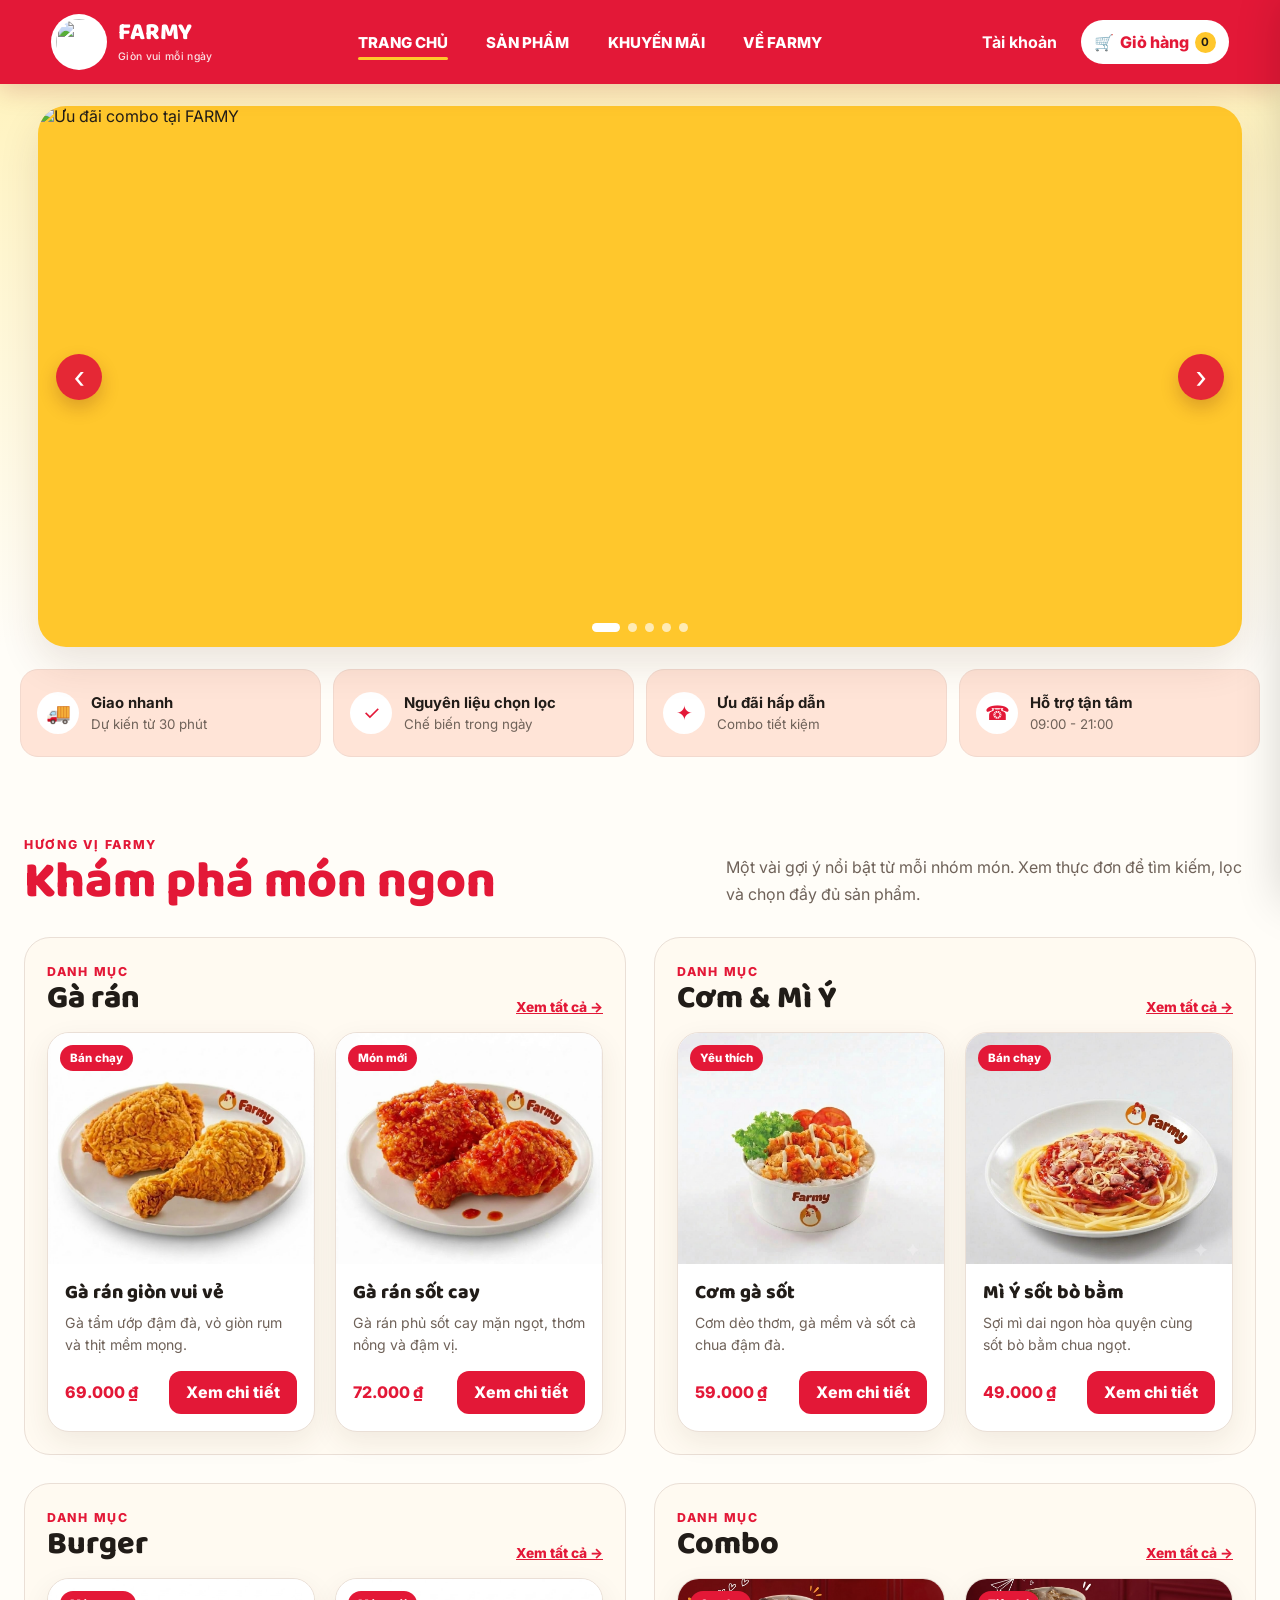
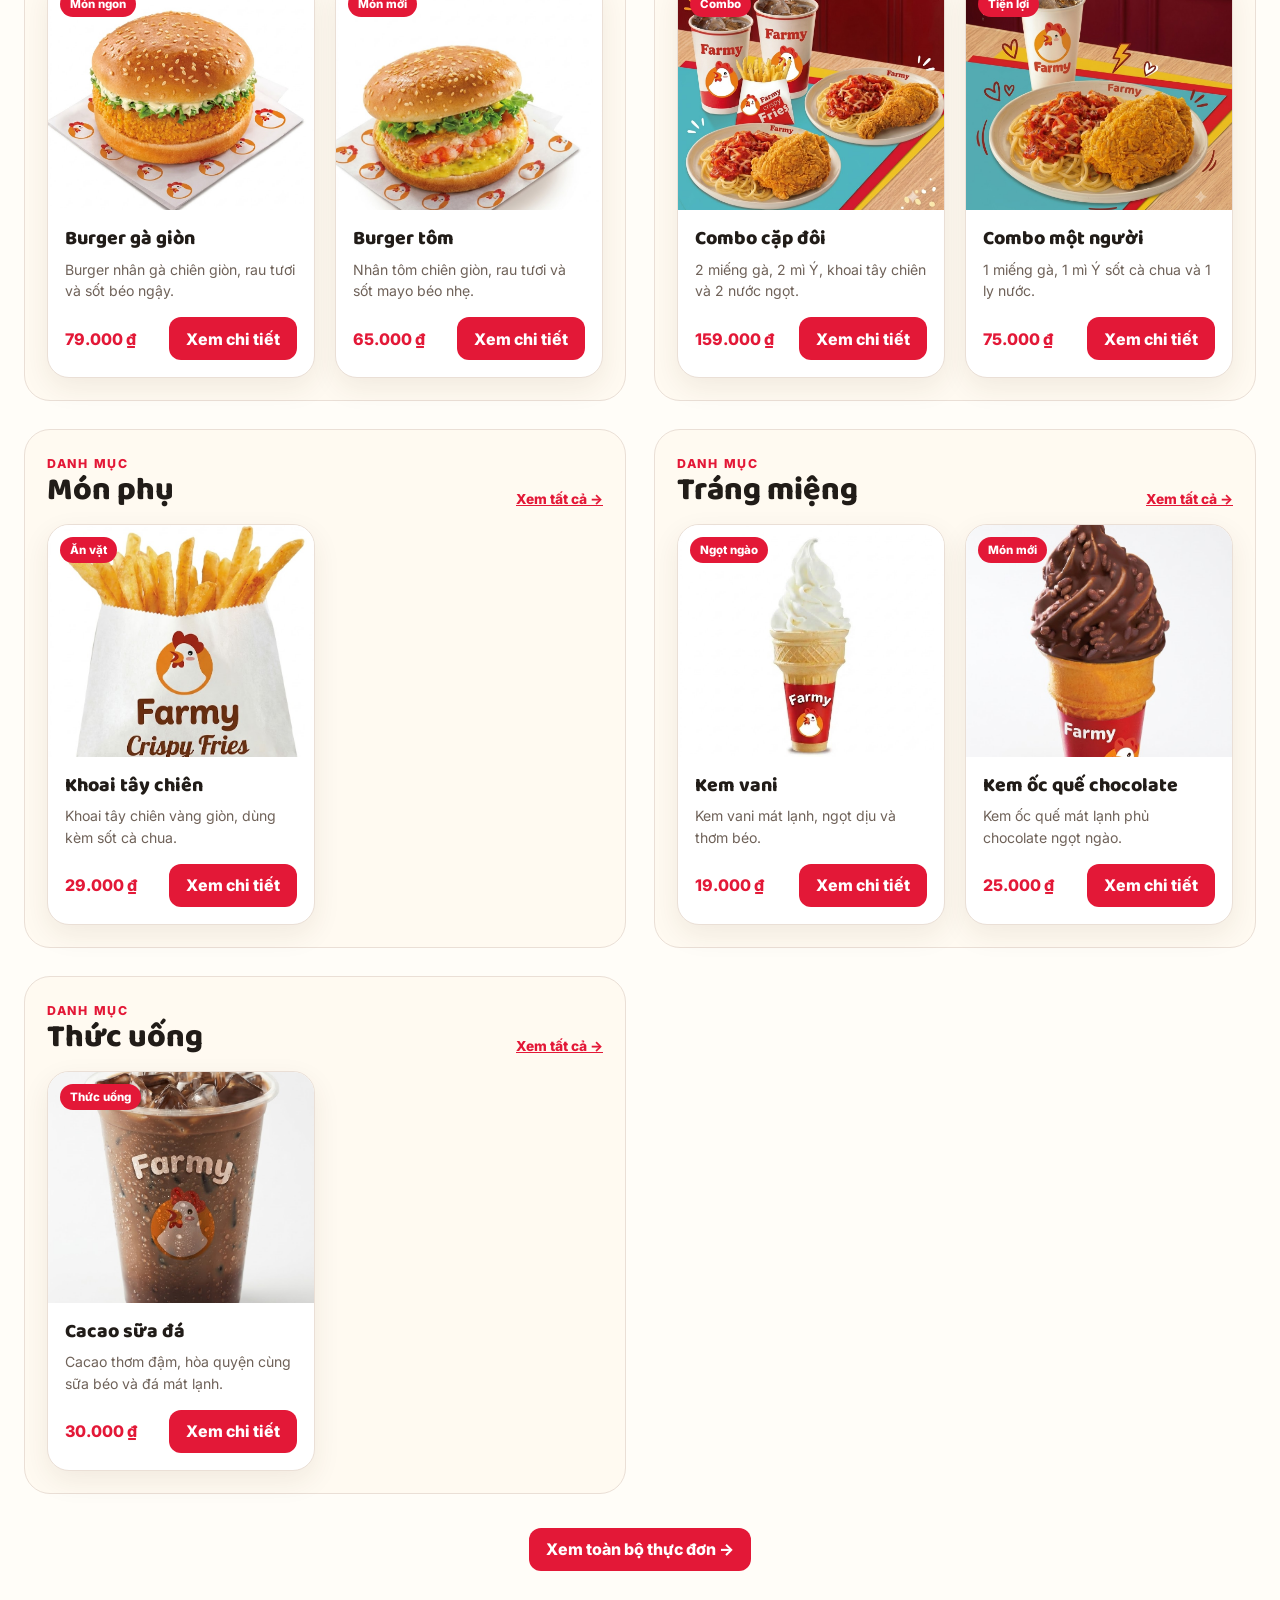
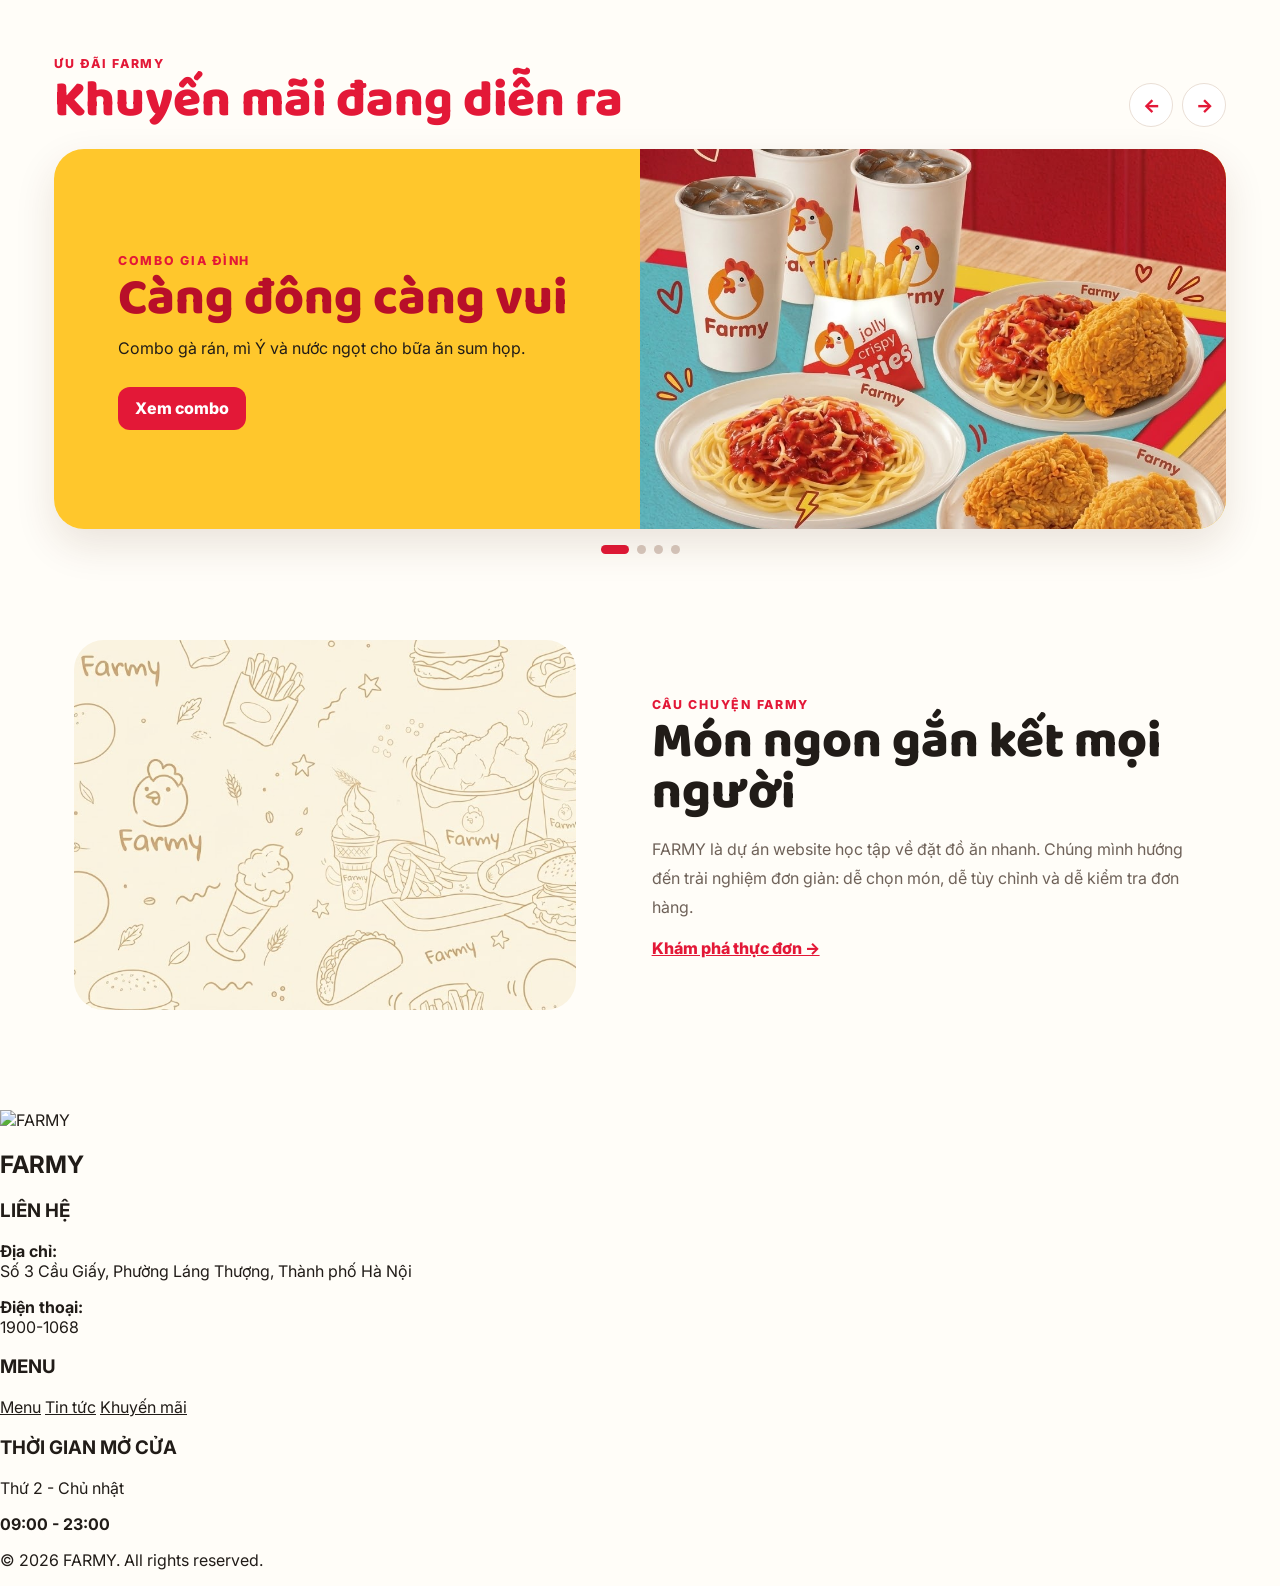
==== commit 5030826d: "Cập nhật chân trang với thông tin liên hệ, menu và giờ mở cửa" ====
--- a/index.html
+++ b/index.html
@@ -71,11 +71,74 @@
       </section>
     </main>
 
-    <footer class="site-footer">
-      <div><strong>FARMY</strong><p>Website bài tập lớn thiết kế web.</p></div>
-      <div><strong>Liên kết</strong><a href="pages/products.html">Sản phẩm</a><a href="pages/auth.html">Tài khoản</a><a href="pages/checkout.html">Thanh toán</a></div>
-      <div><strong>Giờ phục vụ</strong><p>09:00 - 21:00 mỗi ngày</p><p>Hotline demo: 1900 0000</p></div>
-    </footer>
+    <!--Chân trang-->
+  <footer class="footer">
+
+    <div class="footer-container">
+
+       
+        <div class="footer-brand">
+            <img src="assets/images/BuiThiNgocPhuong_251230944/header_image/page_logo.png" alt="FARMY">
+
+            <h2>FARMY</h2>
+        </div>
+
+
+        
+        <div class="footer-contact">
+
+            <h3>LIÊN HỆ</h3>
+
+            <p>
+                <strong>Địa chỉ:</strong><br>
+                Số 3 Cầu Giấy, Phường Láng Thượng,
+                Thành phố Hà Nội
+            </p>
+
+            <p>
+                <strong>Điện thoại:</strong><br>
+                1900-1068
+            </p>
+
+        </div>
+
+
+        
+        <div class="footer-menu">
+
+            <h3>MENU</h3>
+
+            <a href="menu.html">Menu</a>
+
+            <a href="tin-tuc.html">Tin tức</a>
+
+            <a href="khuyen-mai.html">Khuyến mãi</a>
+
+        </div>
+
+
+        
+        <div class="footer-time">
+
+            <h3>THỜI GIAN MỞ CỬA</h3>
+
+            <p>Thứ 2 - Chủ nhật</p>
+
+            <strong>09:00 - 23:00</strong>
+
+        </div>
+
+    </div>
+
+
+    
+    <div class="footer-bottom">
+
+        <p>© 2026 FARMY. All rights reserved.</p>
+
+    </div>
+
+</footer>
 
     <div class="drawer-backdrop" id="drawer-backdrop" hidden></div>
     <aside class="cart-drawer" id="cart-drawer" aria-label="Giỏ hàng" aria-hidden="true">
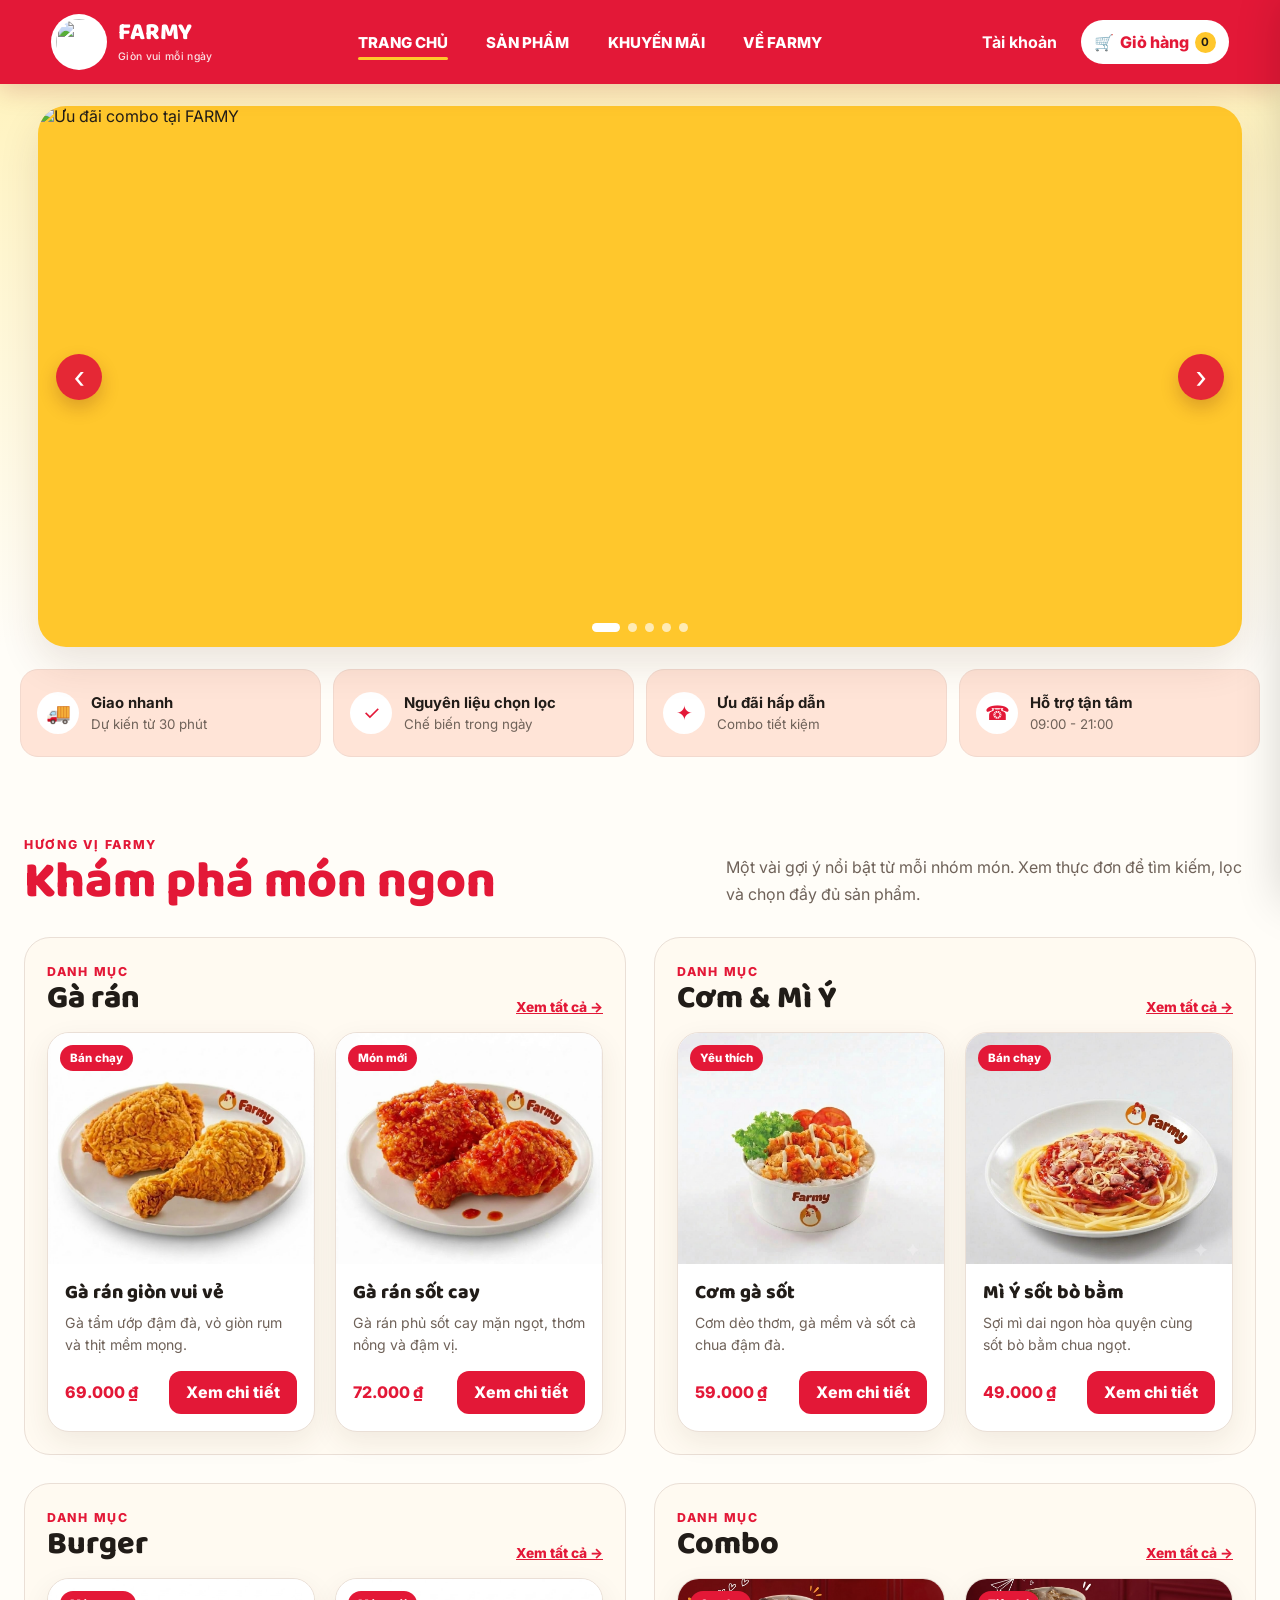
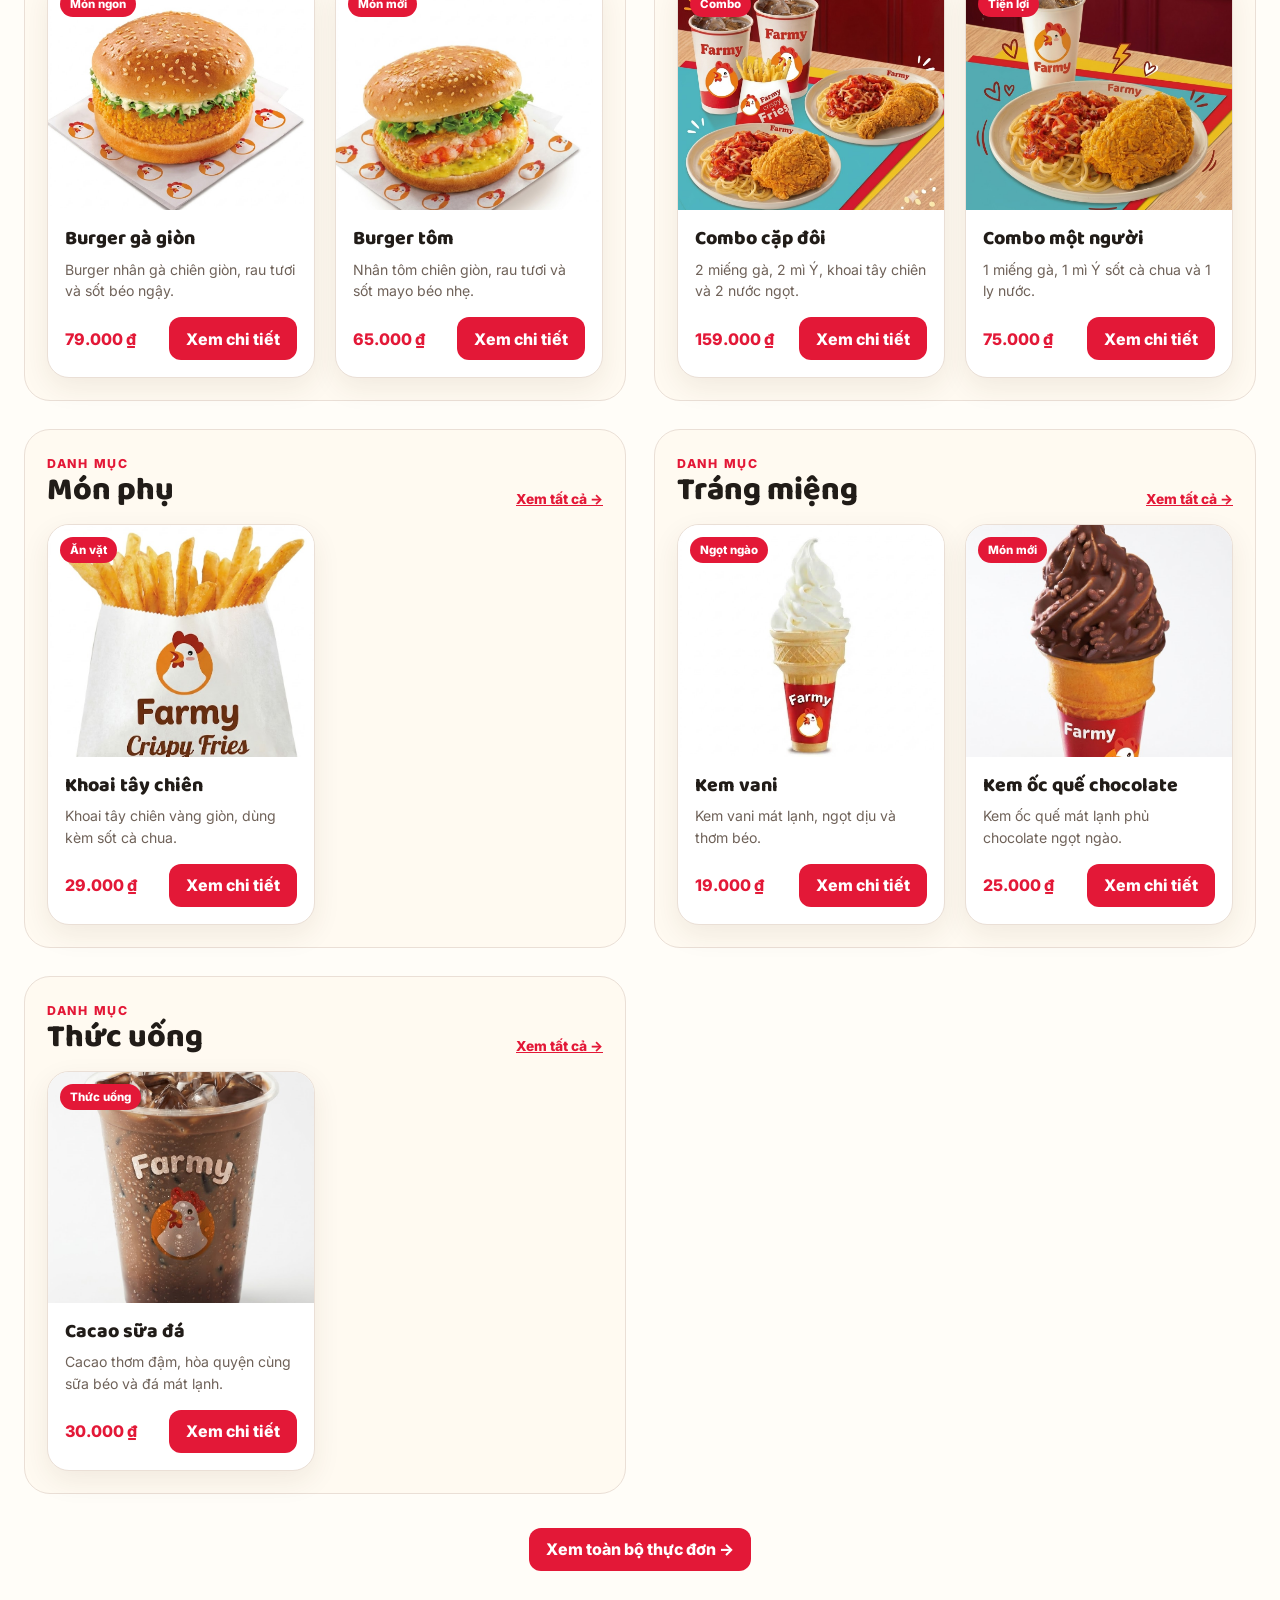
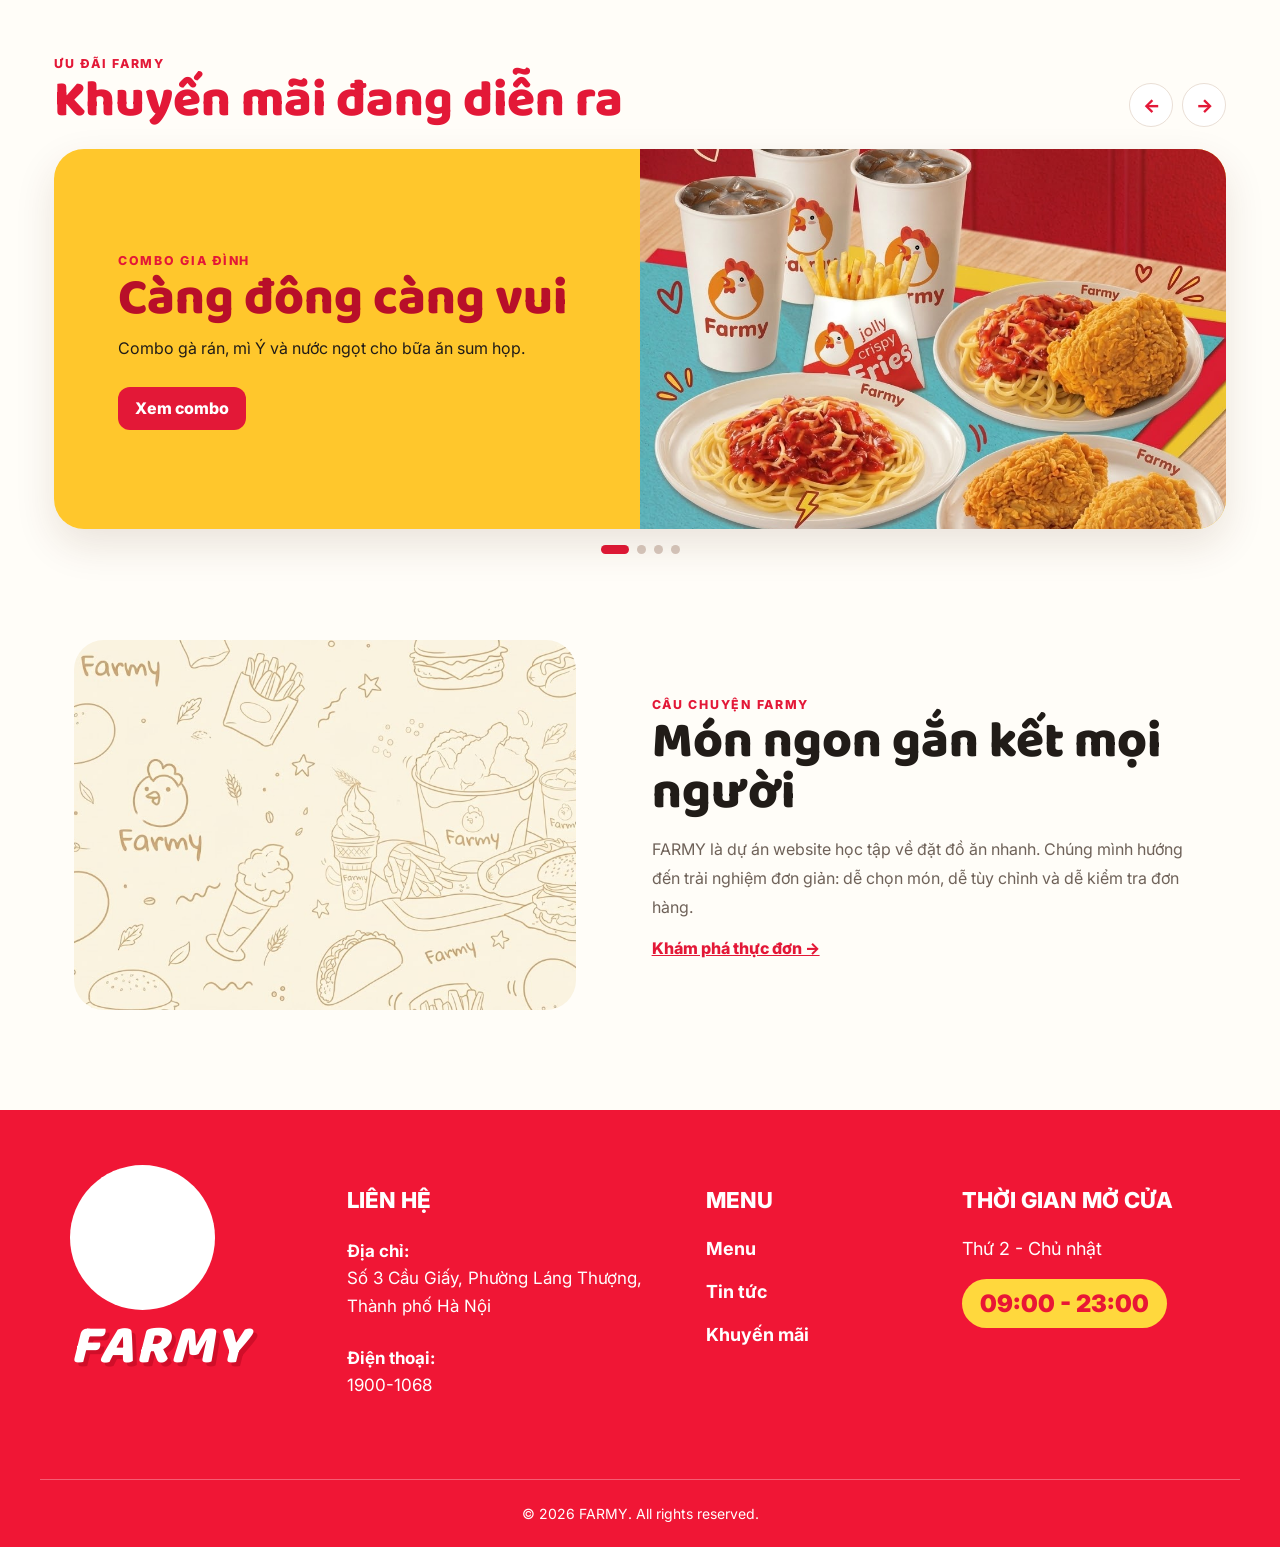
==== commit 9be15adc: "sửa lại footer" ====
--- a/index.html
+++ b/index.html
@@ -15,6 +15,7 @@
     <link rel="stylesheet" href="styles/components/product-card.css" />
     <link rel="stylesheet" href="styles/components/cart.css" />
     <link rel="stylesheet" href="styles/pages/home.css" />
+    <link rel="stylesheet" href="styles/components/footer.css">
   </head>
   <body>
     <a class="skip-link" href="#main-content">Bỏ qua đến nội dung chính</a>
--- a/styles/pages/home.css
+++ b/styles/pages/home.css
@@ -1,58 +1,575 @@
-.hero { padding: 22px clamp(14px, 3vw, 42px) 0; background: linear-gradient(180deg, #fff3bf 0%, #fffdf8 100%); }
-.slider { position: relative; max-width: 1450px; aspect-ratio: 16 / 7.2; margin: auto; overflow: hidden; border-radius: 28px; background: var(--yellow); box-shadow: var(--shadow); }
-.slider-track, .slide { width: 100%; height: 100%; }
-.slide { position: absolute; inset: 0; opacity: 0; transform: translateX(24px); transition: opacity .45s, transform .45s; pointer-events: none; }
-.slide.active { opacity: 1; transform: translateX(0); pointer-events: auto; }
-.slide img { width: 100%; height: 100%; object-fit: cover; }
-.slider-arrow { position: absolute; top: 50%; z-index: 2; width: 46px; height: 46px; display: grid; place-items: center; border: 0; border-radius: 50%; color: white; background: rgba(227, 24, 55, .9); box-shadow: 0 8px 18px rgba(92, 20, 20, .22); font-size: 2rem; transform: translateY(-50%); }
-.slider-arrow.prev { left: 18px; }
-.slider-arrow.next { right: 18px; }
-.slider-dots { position: absolute; bottom: 15px; left: 50%; z-index: 2; display: flex; gap: 8px; transform: translateX(-50%); }
-.slider-dots button { width: 9px; height: 9px; padding: 0; border: 0; border-radius: 50%; background: rgba(255,255,255,.65); }
-.slider-dots button.active { width: 28px; border-radius: 99px; background: white; }
-.service-strip { max-width: 1280px; display: grid; grid-template-columns: repeat(4, 1fr); gap: 12px; margin: 22px auto 0; padding: 0 20px; }
-.service-strip article { min-height: 88px; display: flex; align-items: center; gap: 12px; padding: 16px; border: 1px solid #f2d9ce; border-radius: 18px; background: var(--peach); }
-.service-strip article > span { width: 42px; height: 42px; flex: 0 0 auto; display: grid; place-items: center; border-radius: 50%; background: white; color: var(--red); font-size: 1.25rem; }
-.service-strip strong, .service-strip small { display: block; }
-.service-strip strong { margin-bottom: 4px; font-size: .93rem; }
-.service-strip small { color: var(--muted); }
-.menu-section { max-width: 1320px; margin: auto; padding: 76px 24px; }
-.section-heading { display: flex; align-items: end; justify-content: space-between; gap: 40px; margin-bottom: 28px; }
-.section-heading h1, .promotions-heading h2, .about-section h2 { margin: 4px 0 0; font: 800 clamp(2.1rem, 4vw, 3.5rem)/1 "Baloo 2", sans-serif; color: var(--red); }
-.section-heading p { max-width: 530px; margin: 0; color: var(--muted); line-height: 1.7; }
-.category-previews { display: grid; grid-template-columns: repeat(2, minmax(0, 1fr)); gap: 28px; }
-.category-preview { min-width: 0; padding: 22px; border: 1px solid var(--line); border-radius: 26px; background: #fffaf1; }
-.category-preview-heading { display: flex; align-items: end; justify-content: space-between; gap: 15px; margin-bottom: 17px; }
-.category-preview-heading h2 { margin: 3px 0 0; font: 800 2rem/1 "Baloo 2", sans-serif; }
-.category-preview-heading > a { color: var(--red); font-size: .86rem; font-weight: 800; white-space: nowrap; }
-.category-preview .product-grid { grid-template-columns: repeat(2, minmax(0, 1fr)); }
-.category-preview .product-card p { display: -webkit-box; overflow: hidden; -webkit-box-orient: vertical; -webkit-line-clamp: 2; }
-.center-action { display: flex; justify-content: center; margin-top: 34px; }
-.promotions-section { max-width: 1220px; margin: 5px auto 86px; padding: 0 24px; }
-.promotions-heading { display: flex; align-items: end; justify-content: space-between; gap: 20px; margin-bottom: 22px; }
-.promotion-controls { display: flex; gap: 9px; }
-.promotion-controls button { width: 44px; height: 44px; border: 1px solid var(--line); border-radius: 50%; background: white; color: var(--red); font-size: 1.15rem; font-weight: 800; }
-.promotion-carousel { min-height: 380px; position: relative; overflow: hidden; border-radius: 30px; box-shadow: var(--shadow); }
-.promotion-slide { position: absolute; inset: 0; display: grid; grid-template-columns: 1fr 1fr; align-items: center; opacity: 0; transform: translateX(35px); pointer-events: none; transition: opacity .35s ease, transform .35s ease; }
-.promotion-slide.active { opacity: 1; transform: translateX(0); pointer-events: auto; }
-.promotion-slide[data-theme="yellow"] { background: var(--yellow); }
-.promotion-slide[data-theme="peach"] { background: var(--peach); }
-.promotion-slide[data-theme="cream"] { background: #fff0c8; }
-.promotion-slide[data-theme="red"] { background: var(--red); color: white; }
-.promotion-slide[data-theme="red"] .eyebrow, .promotion-slide[data-theme="red"] h3 { color: white; }
-.promotion-slide[data-theme="red"] .primary-button { background: white; color: var(--red); }
-.promotion-content { padding: clamp(30px, 5vw, 66px); }
-.promotion-content h3 { margin: 6px 0 12px; color: var(--red-dark); font: 800 clamp(2.2rem, 4vw, 3.8rem)/.95 "Baloo 2", sans-serif; }
-.promotion-content p { max-width: 490px; margin: 0 0 24px; line-height: 1.7; }
-.promotion-slide img { width: 100%; height: 380px; object-fit: cover; }
-.promotion-dots { display: flex; justify-content: center; gap: 8px; margin-top: 16px; }
-.promotion-dots button { width: 9px; height: 9px; padding: 0; border: 0; border-radius: 99px; background: #d9c9bf; transition: width .2s, background .2s; }
-.promotion-dots button.active { width: 28px; background: var(--red); }
-.about-section { max-width: 1180px; display: grid; grid-template-columns: .95fr 1.05fr; gap: clamp(28px, 6vw, 76px); align-items: center; margin: 0 auto 100px; padding: 0 24px; }
-.about-section img { width: 100%; min-height: 370px; border-radius: 30px; object-fit: cover; }
-.about-section h2 { color: var(--ink); }
-.about-section p { color: var(--muted); line-height: 1.8; }
-.text-link { color: var(--red); font-weight: 800; }
-@media (max-width: 1050px) { .category-previews { grid-template-columns: 1fr; } }
-@media (max-width: 820px) { .slider { aspect-ratio: 16 / 9; border-radius: 18px; } .service-strip { grid-template-columns: repeat(2, 1fr); } .section-heading { display: block; } .section-heading p { margin-top: 12px; } .promotion-carousel { min-height: 610px; } .promotion-slide { grid-template-columns: 1fr; } .promotion-slide img { height: 280px; grid-row: 1; } .promotion-content { grid-row: 2; } .about-section { grid-template-columns: 1fr; } }
-@media (max-width: 540px) { .hero { padding: 12px 10px 0; } .slider-arrow { width: 36px; height: 36px; font-size: 1.5rem; } .slider-arrow.prev { left: 8px; } .slider-arrow.next { right: 8px; } .service-strip { grid-template-columns: 1fr; padding: 0 12px; } .menu-section { padding: 55px 14px; } .category-preview { padding: 16px; } .category-preview .product-grid { grid-template-columns: 1fr; } .promotions-section { padding: 0 12px; } .promotions-heading { align-items: start; flex-direction: column; } .promotion-carousel { min-height: 585px; border-radius: 22px; } .promotion-slide img { height: 235px; } .promotion-content { padding: 28px 22px; } .about-section { padding: 0 14px; } }
+.hero {
+    padding: 22px clamp(14px, 3vw, 42px) 0;
+    background: linear-gradient(180deg, #fff3bf 0%, #fffdf8 100%);
+}
+
+.slider {
+    position: relative;
+    max-width: 1450px;
+    aspect-ratio: 16 / 7.2;
+    margin: auto;
+    overflow: hidden;
+    border-radius: 28px;
+    background: var(--yellow);
+    box-shadow: var(--shadow);
+}
+
+.slider-track,
+.slide {
+    width: 100%;
+    height: 100%;
+}
+
+.slide {
+    position: absolute;
+    inset: 0;
+    opacity: 0;
+    transform: translateX(24px);
+    transition: opacity .45s, transform .45s;
+    pointer-events: none;
+}
+
+.slide.active {
+    opacity: 1;
+    transform: translateX(0);
+    pointer-events: auto;
+}
+
+.slide img {
+    width: 100%;
+    height: 100%;
+    object-fit: cover;
+}
+
+.slider-arrow {
+    position: absolute;
+    top: 50%;
+    z-index: 2;
+    width: 46px;
+    height: 46px;
+    display: grid;
+    place-items: center;
+    border: 0;
+    border-radius: 50%;
+    color: white;
+    background: rgba(227, 24, 55, .9);
+    box-shadow: 0 8px 18px rgba(92, 20, 20, .22);
+    font-size: 2rem;
+    transform: translateY(-50%);
+}
+
+.slider-arrow.prev {
+    left: 18px;
+}
+
+.slider-arrow.next {
+    right: 18px;
+}
+
+.slider-dots {
+    position: absolute;
+    bottom: 15px;
+    left: 50%;
+    z-index: 2;
+    display: flex;
+    gap: 8px;
+    transform: translateX(-50%);
+}
+
+.slider-dots button {
+    width: 9px;
+    height: 9px;
+    padding: 0;
+    border: 0;
+    border-radius: 50%;
+    background: rgba(255, 255, 255, .65);
+}
+
+.slider-dots button.active {
+    width: 28px;
+    border-radius: 99px;
+    background: white;
+}
+
+.service-strip {
+    max-width: 1280px;
+    display: grid;
+    grid-template-columns: repeat(4, 1fr);
+    gap: 12px;
+    margin: 22px auto 0;
+    padding: 0 20px;
+}
+
+.service-strip article {
+    min-height: 88px;
+    display: flex;
+    align-items: center;
+    gap: 12px;
+    padding: 16px;
+    border: 1px solid #f2d9ce;
+    border-radius: 18px;
+    background: var(--peach);
+}
+
+.service-strip article>span {
+    width: 42px;
+    height: 42px;
+    flex: 0 0 auto;
+    display: grid;
+    place-items: center;
+    border-radius: 50%;
+    background: white;
+    color: var(--red);
+    font-size: 1.25rem;
+}
+
+.service-strip strong,
+.service-strip small {
+    display: block;
+}
+
+.service-strip strong {
+    margin-bottom: 4px;
+    font-size: .93rem;
+}
+
+.service-strip small {
+    color: var(--muted);
+}
+
+.menu-section {
+    max-width: 1320px;
+    margin: auto;
+    padding: 76px 24px;
+}
+
+.section-heading {
+    display: flex;
+    align-items: end;
+    justify-content: space-between;
+    gap: 40px;
+    margin-bottom: 28px;
+}
+
+.section-heading h1,
+.promotions-heading h2,
+.about-section h2 {
+    margin: 4px 0 0;
+    font: 800 clamp(2.1rem, 4vw, 3.5rem)/1 "Baloo 2", sans-serif;
+    color: var(--red);
+}
+
+.section-heading p {
+    max-width: 530px;
+    margin: 0;
+    color: var(--muted);
+    line-height: 1.7;
+}
+
+.category-previews {
+    display: grid;
+    grid-template-columns: repeat(2, minmax(0, 1fr));
+    gap: 28px;
+}
+
+.category-preview {
+    min-width: 0;
+    padding: 22px;
+    border: 1px solid var(--line);
+    border-radius: 26px;
+    background: #fffaf1;
+}
+
+.category-preview-heading {
+    display: flex;
+    align-items: end;
+    justify-content: space-between;
+    gap: 15px;
+    margin-bottom: 17px;
+}
+
+.category-preview-heading h2 {
+    margin: 3px 0 0;
+    font: 800 2rem/1 "Baloo 2", sans-serif;
+}
+
+.category-preview-heading>a {
+    color: var(--red);
+    font-size: .86rem;
+    font-weight: 800;
+    white-space: nowrap;
+}
+
+.category-preview .product-grid {
+    grid-template-columns: repeat(2, minmax(0, 1fr));
+}
+
+.category-preview .product-card p {
+    display: -webkit-box;
+    overflow: hidden;
+    -webkit-box-orient: vertical;
+    -webkit-line-clamp: 2;
+}
+
+.center-action {
+    display: flex;
+    justify-content: center;
+    margin-top: 34px;
+}
+
+.promotions-section {
+    max-width: 1220px;
+    margin: 5px auto 86px;
+    padding: 0 24px;
+}
+
+.promotions-heading {
+    display: flex;
+    align-items: end;
+    justify-content: space-between;
+    gap: 20px;
+    margin-bottom: 22px;
+}
+
+.promotion-controls {
+    display: flex;
+    gap: 9px;
+}
+
+.promotion-controls button {
+    width: 44px;
+    height: 44px;
+    border: 1px solid var(--line);
+    border-radius: 50%;
+    background: white;
+    color: var(--red);
+    font-size: 1.15rem;
+    font-weight: 800;
+}
+
+.promotion-carousel {
+    min-height: 380px;
+    position: relative;
+    overflow: hidden;
+    border-radius: 30px;
+    box-shadow: var(--shadow);
+}
+
+.promotion-slide {
+    position: absolute;
+    inset: 0;
+    display: grid;
+    grid-template-columns: 1fr 1fr;
+    align-items: center;
+    opacity: 0;
+    transform: translateX(35px);
+    pointer-events: none;
+    transition: opacity .35s ease, transform .35s ease;
+}
+
+.promotion-slide.active {
+    opacity: 1;
+    transform: translateX(0);
+    pointer-events: auto;
+}
+
+.promotion-slide[data-theme="yellow"] {
+    background: var(--yellow);
+}
+
+.promotion-slide[data-theme="peach"] {
+    background: var(--peach);
+}
+
+.promotion-slide[data-theme="cream"] {
+    background: #fff0c8;
+}
+
+.promotion-slide[data-theme="red"] {
+    background: var(--red);
+    color: white;
+}
+
+.promotion-slide[data-theme="red"] .eyebrow,
+.promotion-slide[data-theme="red"] h3 {
+    color: white;
+}
+
+.promotion-slide[data-theme="red"] .primary-button {
+    background: white;
+    color: var(--red);
+}
+
+.promotion-content {
+    padding: clamp(30px, 5vw, 66px);
+}
+
+.promotion-content h3 {
+    margin: 6px 0 12px;
+    color: var(--red-dark);
+    font: 800 clamp(2.2rem, 4vw, 3.8rem)/.95 "Baloo 2", sans-serif;
+}
+
+.promotion-content p {
+    max-width: 490px;
+    margin: 0 0 24px;
+    line-height: 1.7;
+}
+
+.promotion-slide img {
+    width: 100%;
+    height: 380px;
+    object-fit: cover;
+}
+
+.promotion-dots {
+    display: flex;
+    justify-content: center;
+    gap: 8px;
+    margin-top: 16px;
+}
+
+.promotion-dots button {
+    width: 9px;
+    height: 9px;
+    padding: 0;
+    border: 0;
+    border-radius: 99px;
+    background: #d9c9bf;
+    transition: width .2s, background .2s;
+}
+
+.promotion-dots button.active {
+    width: 28px;
+    background: var(--red);
+}
+
+.about-section {
+    max-width: 1180px;
+    display: grid;
+    grid-template-columns: .95fr 1.05fr;
+    gap: clamp(28px, 6vw, 76px);
+    align-items: center;
+    margin: 0 auto 100px;
+    padding: 0 24px;
+}
+
+.about-section img {
+    width: 100%;
+    min-height: 370px;
+    border-radius: 30px;
+    object-fit: cover;
+}
+
+.about-section h2 {
+    color: var(--ink);
+}
+
+.about-section p {
+    color: var(--muted);
+    line-height: 1.8;
+}
+
+.text-link {
+    color: var(--red);
+    font-weight: 800;
+}
+
+@media (max-width: 1050px) {
+    .category-previews {
+        grid-template-columns: 1fr;
+    }
+}
+
+@media (max-width: 820px) {
+    .slider {
+        aspect-ratio: 16 / 9;
+        border-radius: 18px;
+    }
+
+    .service-strip {
+        grid-template-columns: repeat(2, 1fr);
+    }
+
+    .section-heading {
+        display: block;
+    }
+
+    .section-heading p {
+        margin-top: 12px;
+    }
+
+    .promotion-carousel {
+        min-height: 610px;
+    }
+
+    .promotion-slide {
+        grid-template-columns: 1fr;
+    }
+
+    .promotion-slide img {
+        height: 280px;
+        grid-row: 1;
+    }
+
+    .promotion-content {
+        grid-row: 2;
+    }
+
+    .about-section {
+        grid-template-columns: 1fr;
+    }
+}
+
+@media (max-width: 540px) {
+    .hero {
+        padding: 12px 10px 0;
+    }
+
+    .slider-arrow {
+        width: 36px;
+        height: 36px;
+        font-size: 1.5rem;
+    }
+
+    .slider-arrow.prev {
+        left: 8px;
+    }
+
+    .slider-arrow.next {
+        right: 8px;
+    }
+
+    .service-strip {
+        grid-template-columns: 1fr;
+        padding: 0 12px;
+    }
+
+    .menu-section {
+        padding: 55px 14px;
+    }
+
+    .category-preview {
+        padding: 16px;
+    }
+
+    .category-preview .product-grid {
+        grid-template-columns: 1fr;
+    }
+
+    .promotions-section {
+        padding: 0 12px;
+    }
+
+    .promotions-heading {
+        align-items: start;
+        flex-direction: column;
+    }
+
+    .promotion-carousel {
+        min-height: 585px;
+        border-radius: 22px;
+    }
+
+    .promotion-slide img {
+        height: 235px;
+    }
+
+    .promotion-content {
+        padding: 28px 22px;
+    }
+
+    .about-section {
+        padding: 0 14px;
+    }
+}
+/* ================= FOOTER ================= */
+.footer {
+    background: #f01635;
+    color: white;
+    margin-top: 50px;
+}
+/* 4 CỘT */
+.footer-container {
+    max-width: 1200px;
+    margin: 0 auto;
+    display: grid;
+    grid-template-columns: 1.1fr 1.5fr 1fr 1.2fr;
+    gap: 50px;
+    padding: 55px 30px;
+}
+/* ================= LOGO ================= */
+
+.footer-brand {
+    display: flex;
+    flex-direction: column;
+    align-items: flex-start;
+}
+.footer-brand img {
+    width: 145px;
+    height: 145px;
+    object-fit: cover;
+    border-radius: 50%;
+    background: white;
+    margin-bottom: 10px;
+}
+.footer-brand h2 {
+    font-family: "Baloo 2", cursive;
+    font-size: 55px;
+    font-weight: 900;
+    font-style: italic;
+    letter-spacing: 2px;
+    margin: 0;
+    line-height: 1;
+    text-shadow: 4px 4px 0 rgba(150, 0, 20, 0.35);
+}
+.footer h3 {
+    font-size: 22px;
+    margin-bottom: 25px;
+    font-weight: 800;
+}
+.footer-contact p {
+    font-size: 17px;
+    line-height: 1.6;
+    margin-bottom: 25px;
+}
+.footer-menu {
+    display: flex;
+    flex-direction: column;
+}
+.footer-menu a {
+    color: white;
+    text-decoration: none;
+    font-size: 18px;
+    font-weight: bold;
+    margin-bottom: 22px;
+    transition: 0.3s;
+}
+.footer-menu a:hover{
+    color: #ffd83d; 
+    padding-left: 8px;
+}
+.footer-time p {
+    font-size: 18px;
+    margin-bottom: 20px;
+}
+.footer-time strong {
+    display: inline-block;
+    background: #ffd83d;
+    color: #e91635;
+    font-size: 24px;
+    font-weight: 900;
+    padding: 10px 18px;
+    border-radius: 30px;
+}
+.footer-bottom {
+    border-top: 1px solid rgba(255, 255, 255, 0.3);
+    max-width: 1200px;
+    margin: 0 auto;
+    padding: 25px 30px;
+}
+.footer-bottom p {
+    margin: 0;
+    text-align: center;
+    font-size: 14px;
+}
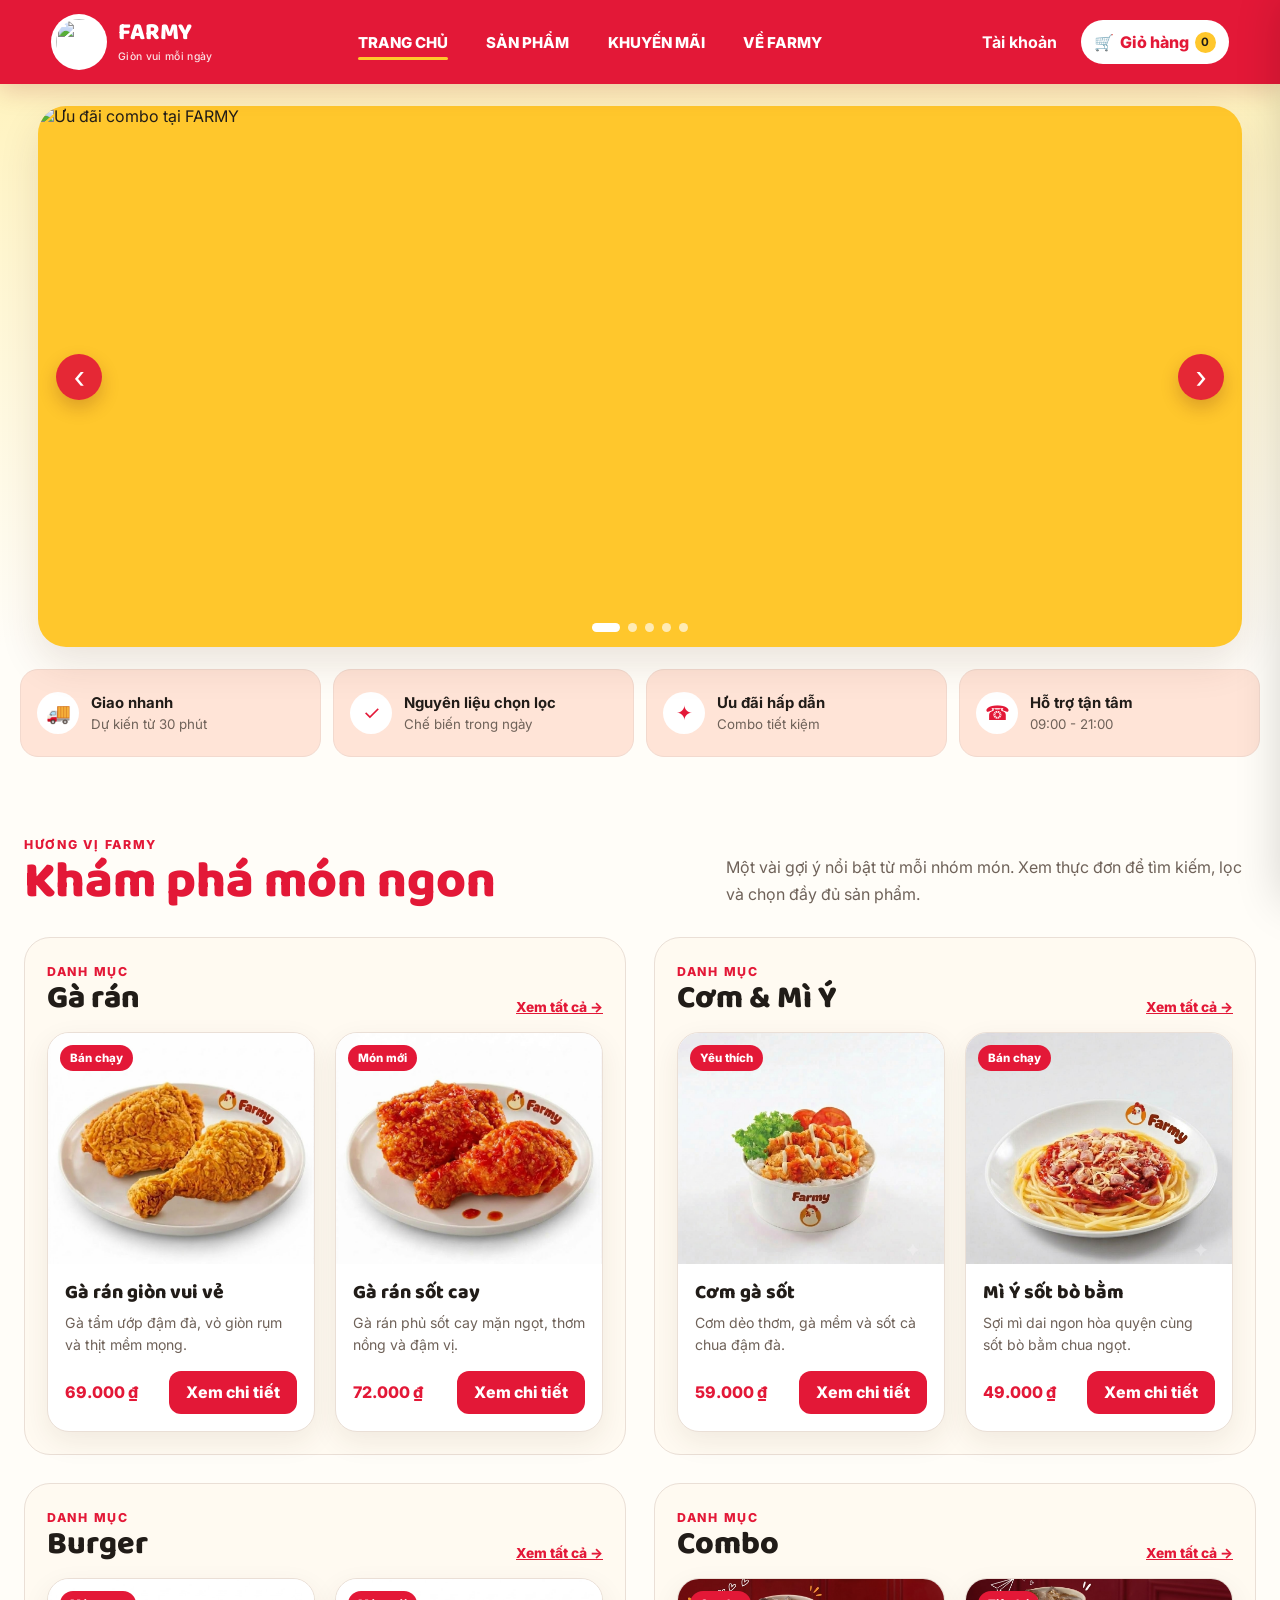
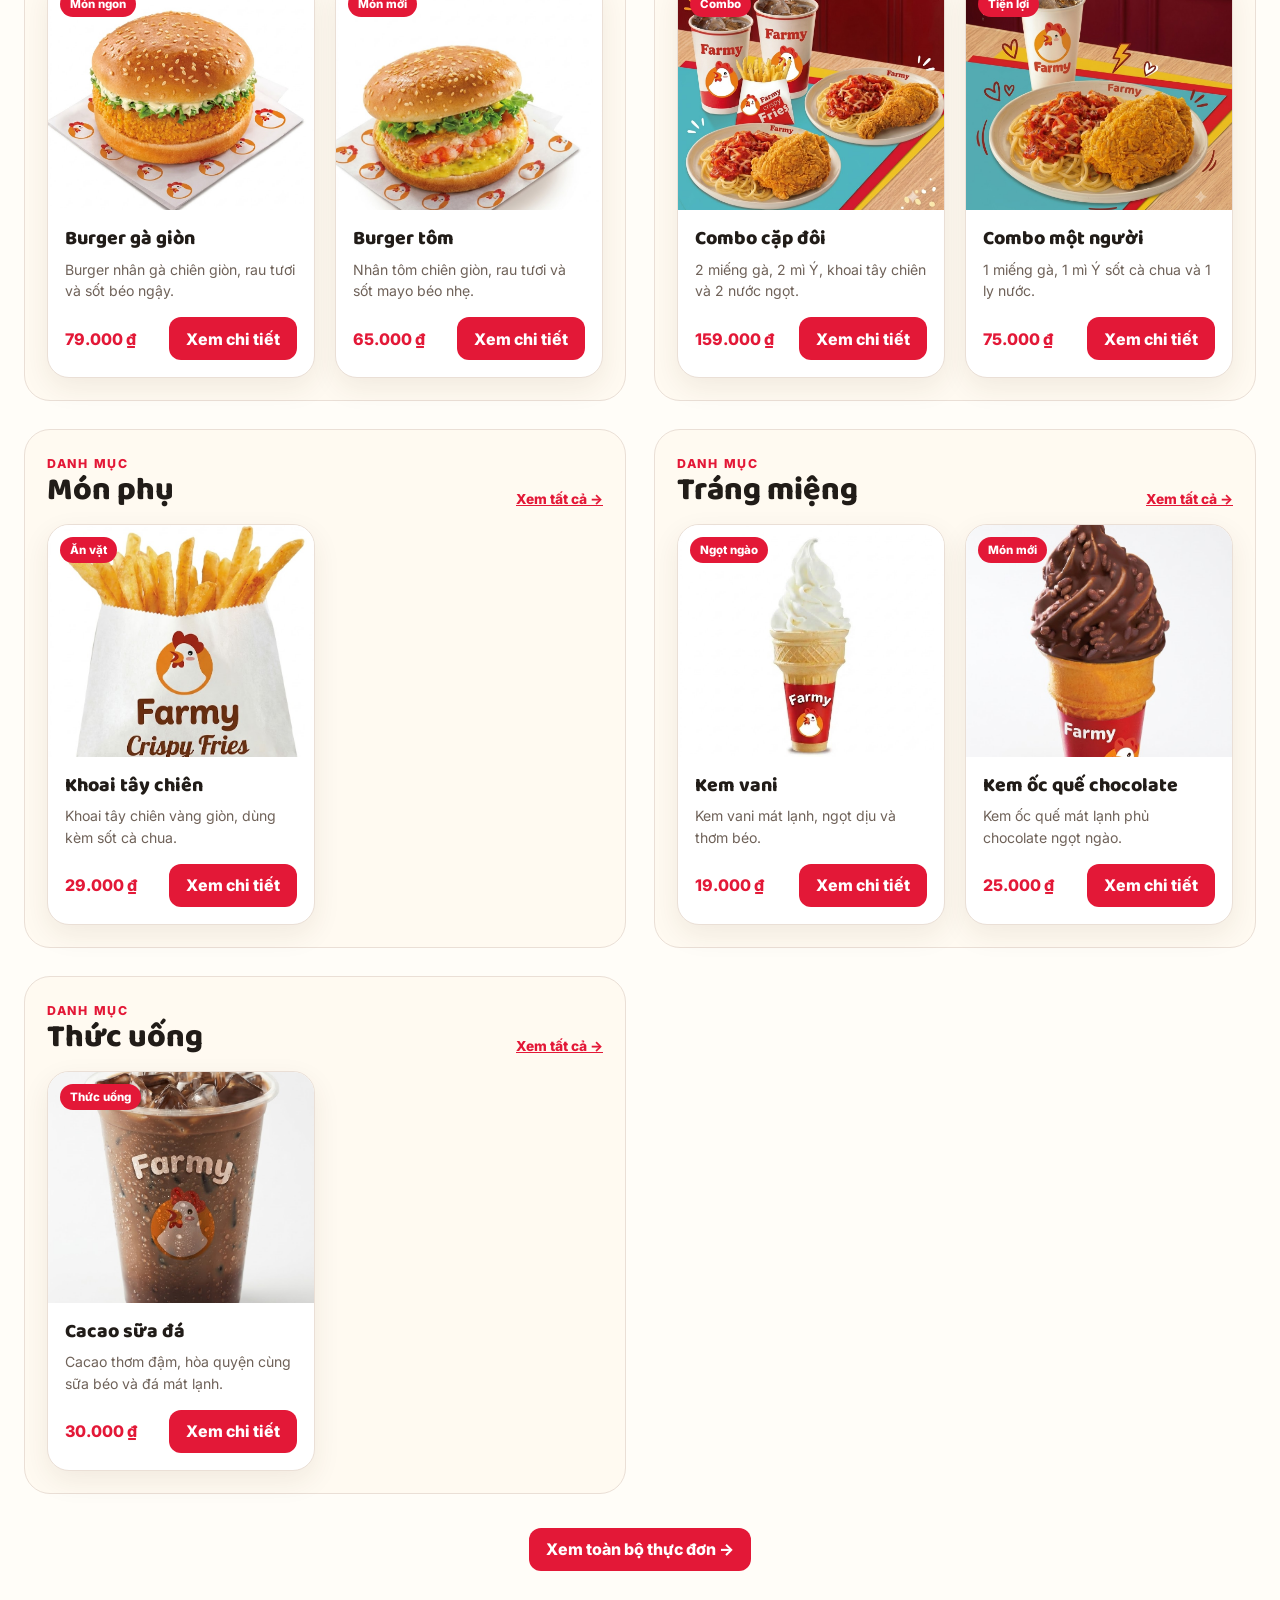
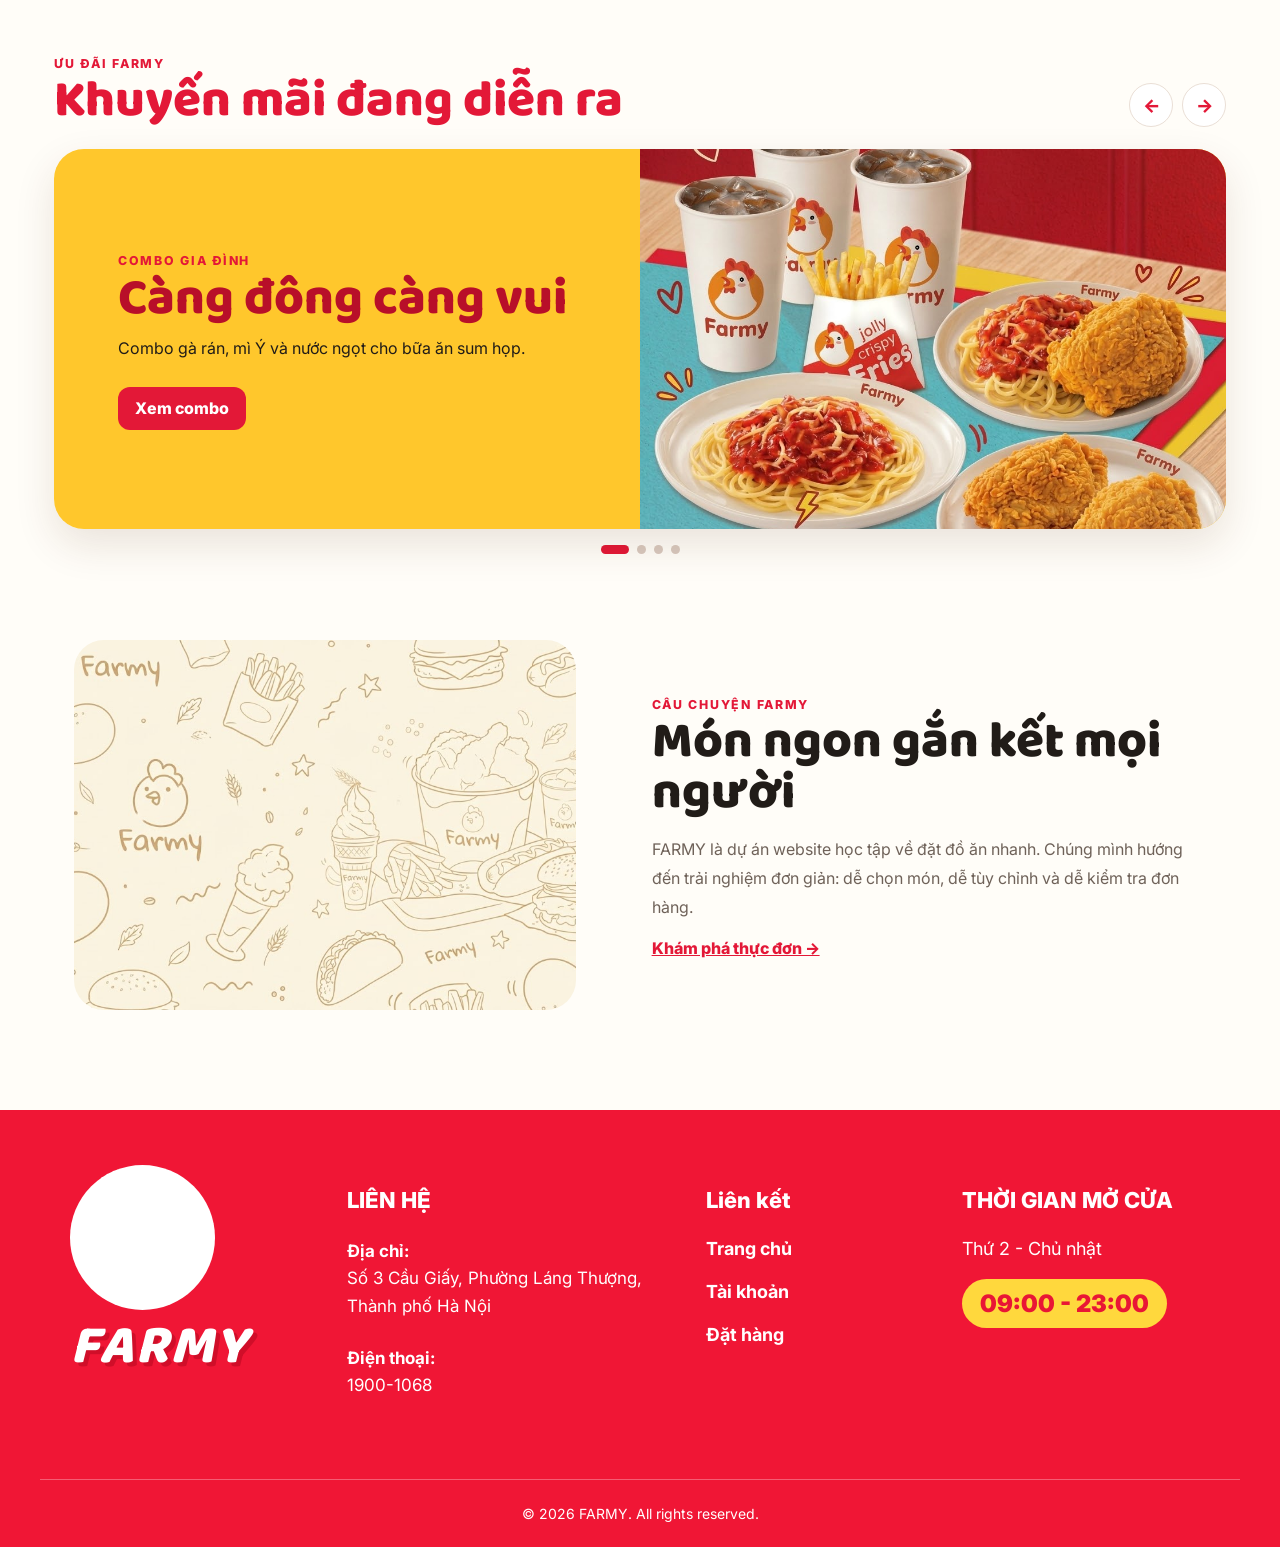
==== commit fccb8b0c: "sua lại footer1" ====
--- a/index.html
+++ b/index.html
@@ -107,13 +107,14 @@
         
         <div class="footer-menu">
 
-            <h3>MENU</h3>
+            <h3>Liên kết</h3>
 
-            <a href="menu.html">Menu</a>
+            <a href="index.html">Trang chủ</a>
 
-            <a href="tin-tuc.html">Tin tức</a>
+            <a href="pages/auth.html">Tài khoản</a>
 
-            <a href="khuyen-mai.html">Khuyến mãi</a>
+            <a href="pages/checkout.html">Đặt hàng</a>
+
 
         </div>
 
--- a/styles/base/global.css
+++ b/styles/base/global.css
@@ -1,37 +1,248 @@
-* { box-sizing: border-box; }
-html { scroll-behavior: smooth; }
-body { margin: 0; color: var(--ink); background: #fffdf8; font-family: "Inter", Arial, sans-serif; }
-body.no-scroll { overflow: hidden; }
-img { display: block; max-width: 100%; }
-button, input, select, textarea { font: inherit; }
-button, a { -webkit-tap-highlight-color: transparent; }
-button { cursor: pointer; }
-a { color: inherit; }
-.sr-only { position: absolute; width: 1px; height: 1px; overflow: hidden; clip: rect(0, 0, 0, 0); white-space: nowrap; }
-.skip-link { position: fixed; left: 16px; top: -80px; z-index: 100; padding: 12px 18px; border-radius: 10px; background: var(--ink); color: white; }
-.skip-link:focus { top: 12px; }
-.eyebrow { color: var(--red); font-size: .77rem; font-weight: 800; letter-spacing: .14em; text-transform: uppercase; }
-.primary-button { display: inline-flex; align-items: center; justify-content: center; min-height: 43px; padding: 10px 17px; border: 0; border-radius: 12px; background: var(--red); color: white; font-weight: 800; text-decoration: none; transition: background .2s, transform .2s; }
-.primary-button:hover { background: var(--red-dark); transform: translateY(-1px); }
-.full-width { width: 100%; }
-.loading-card, .empty-state { grid-column: 1 / -1; padding: 50px 20px; border: 1px dashed var(--line); border-radius: var(--radius); color: var(--muted); text-align: center; }
-.site-footer { display: grid; grid-template-columns: 2fr 1fr 1fr; gap: 40px; padding: 50px max(24px, calc((100vw - 1180px) / 2)); background: #2b211d; color: white; }
-.site-footer strong { font: 800 1.35rem "Baloo 2", sans-serif; }
-.site-footer a, .site-footer p { display: block; margin: 8px 0 0; color: #dacdc4; font-size: .9rem; line-height: 1.5; }
-.inner-main { min-height: calc(100vh - 84px); padding: 55px 24px 85px; background: linear-gradient(145deg, #fff9ed, #fff); }
-.inner-container { max-width: 1120px; margin: auto; }
-.page-title { margin: 0 0 12px; font: 800 clamp(2.4rem, 5vw, 4rem)/1 "Baloo 2", sans-serif; }
-.page-intro { max-width: 650px; margin: 0 0 32px; color: var(--muted); line-height: 1.7; }
-.form-field { margin-bottom: 17px; }
-.form-field label { display: block; margin-bottom: 7px; font-size: .9rem; font-weight: 700; }
-.form-field input, .form-field textarea, .form-field select { width: 100%; min-height: 48px; padding: 11px 13px; border: 1px solid #d9ccc3; border-radius: 11px; outline: 0; background: white; }
-.form-field textarea { min-height: 90px; resize: vertical; }
-.form-field input:focus, .form-field textarea:focus, .form-field select:focus { border-color: var(--red); box-shadow: 0 0 0 3px rgba(227,24,55,.1); }
-.form-field [aria-invalid="true"] { border-color: var(--red); }
-.field-error { min-height: 18px; margin: 5px 0 0; color: var(--red); font-size: .78rem; }
-.notice { padding: 13px 15px; border-radius: 11px; background: #fff1c5; color: #5c4810; font-size: .88rem; line-height: 1.5; }
-.toast { position: fixed; left: 50%; bottom: 24px; z-index: 90; padding: 12px 18px; border-radius: 999px; background: #2b211d; color: white; opacity: 0; transform: translate(-50%, 20px); transition: .25s; pointer-events: none; }
-.toast.show { opacity: 1; transform: translate(-50%, 0); }
-@media (max-width: 820px) { .site-footer { grid-template-columns: 1fr 1fr; } }
-@media (max-width: 540px) { .site-footer { grid-template-columns: 1fr; padding: 42px 24px; } }
-@media (prefers-reduced-motion: reduce) { *, *::before, *::after { scroll-behavior: auto !important; transition-duration: .01ms !important; animation-duration: .01ms !important; } }
+* {
+    box-sizing: border-box;
+}
+
+html {
+    scroll-behavior: smooth;
+}
+
+body {
+    margin: 0;
+    color: var(--ink);
+    background: #fffdf8;
+    font-family: "Inter", Arial, sans-serif;
+}
+
+body.no-scroll {
+    overflow: hidden;
+}
+
+img {
+    display: block;
+    max-width: 100%;
+}
+
+button, input, select, textarea {
+    font: inherit;
+}
+
+button, a {
+    -webkit-tap-highlight-color: transparent;
+}
+
+button {
+    cursor: pointer;
+}
+
+a {
+    color: inherit;
+}
+
+.sr-only {
+    position: absolute;
+    width: 1px;
+    height: 1px;
+    overflow: hidden;
+    clip: rect(0, 0, 0, 0);
+    white-space: nowrap;
+}
+
+.skip-link {
+    position: fixed;
+    left: 16px;
+    top: -80px;
+    z-index: 100;
+    padding: 12px 18px;
+    border-radius: 10px;
+    background: var(--ink);
+    color: white;
+}
+
+.skip-link:focus {
+    top: 12px;
+}
+
+.eyebrow {
+    color: var(--red);
+    font-size: .77rem;
+    font-weight: 800;
+    letter-spacing: .14em;
+    text-transform: uppercase;
+}
+
+.primary-button {
+    display: inline-flex;
+    align-items: center;
+    justify-content: center;
+    min-height: 43px;
+    padding: 10px 17px;
+    border: 0;
+    border-radius: 12px;
+    background: var(--red);
+    color: white;
+    font-weight: 800;
+    text-decoration: none;
+    transition: background .2s, transform .2s;
+}
+
+.primary-button:hover {
+    background: var(--red-dark);
+    transform: translateY(-1px);
+}
+
+.full-width {
+    width: 100%;
+}
+
+.loading-card, .empty-state {
+    grid-column: 1 / -1;
+    padding: 50px 20px;
+    border: 1px dashed var(--line);
+    border-radius: var(--radius);
+    color: var(--muted);
+    text-align: center;
+}
+
+.site-footer {
+    display: grid;
+    grid-template-columns: 2fr 1fr 1fr;
+    gap: 40px;
+    padding: 50px max(24px, calc((100vw - 1180px) / 2));
+    background: #2b211d;
+    color: white;
+}
+
+.site-footer strong {
+    font: 800 1.35rem "Baloo 2", sans-serif;
+}
+
+.site-footer a,
+.site-footer p {
+    display: block;
+    margin: 8px 0 0;
+    color: #dacdc4;
+    font-size: .9rem;
+    line-height: 1.5;
+}
+
+.inner-main {
+    min-height: calc(100vh - 84px);
+    padding: 55px 24px 85px;
+    background: linear-gradient(145deg, #fff9ed, #fff);
+}
+
+.inner-container {
+    max-width: 1120px;
+    margin: auto;
+}
+
+.page-title {
+    margin: 0 0 12px;
+    font: 800 clamp(2.4rem, 5vw, 4rem)/1 "Baloo 2", sans-serif;
+}
+
+.page-intro {
+    max-width: 650px;
+    margin: 0 0 32px;
+    color: var(--muted);
+    line-height: 1.7;
+}
+
+.form-field {
+    margin-bottom: 17px;
+}
+
+.form-field label {
+    display: block;
+    margin-bottom: 7px;
+    font-size: .9rem;
+    font-weight: 700;
+}
+
+.form-field input,
+.form-field textarea,
+.form-field select {
+    width: 100%;
+    min-height: 48px;
+    padding: 11px 13px;
+    border: 1px solid #d9ccc3;
+    border-radius: 11px;
+    outline: 0;
+    background: white;
+}
+
+.form-field textarea {
+    min-height: 90px;
+    resize: vertical;
+}
+
+.form-field input:focus,
+.form-field textarea:focus,
+.form-field select:focus {
+    border-color: var(--red);
+    box-shadow: 0 0 0 3px rgba(227, 24, 55, .1);
+}
+
+.form-field [aria-invalid="true"] {
+    border-color: var(--red);
+}
+
+.field-error {
+    min-height: 18px;
+    margin: 5px 0 0;
+    color: var(--red);
+    font-size: .78rem;
+}
+
+.notice {
+    padding: 13px 15px;
+    border-radius: 11px;
+    background: #fff1c5;
+    color: #5c4810;
+    font-size: .88rem;
+    line-height: 1.5;
+}
+
+.toast {
+    position: fixed;
+    left: 50%;
+    bottom: 24px;
+    z-index: 90;
+    padding: 12px 18px;
+    border-radius: 999px;
+    background: #2b211d;
+    color: white;
+    opacity: 0;
+    transform: translate(-50%, 20px);
+    transition: .25s;
+    pointer-events: none;
+}
+
+.toast.show {
+    opacity: 1;
+    transform: translate(-50%, 0);
+}
+
+@media (max-width: 820px) {
+    .site-footer {
+        grid-template-columns: 1fr 1fr;
+    }
+}
+
+@media (max-width: 540px) {
+    .site-footer {
+        grid-template-columns: 1fr;
+        padding: 42px 24px;
+    }
+}
+
+@media (prefers-reduced-motion: reduce) {
+
+    *,
+    *::before,
+    *::after {
+        scroll-behavior: auto !important;
+        transition-duration: .01ms !important;
+        animation-duration: .01ms !important;
+    }
+}
--- a/styles/components/header.css
+++ b/styles/components/header.css
@@ -1,19 +1,226 @@
-.site-header { min-height: 84px; position: sticky; top: 0; z-index: 40; display: flex; align-items: center; gap: 28px; padding: 10px clamp(18px, 4vw, 60px); color: white; background: var(--red); box-shadow: 0 7px 24px rgba(137, 8, 28, .18); }
-.brand { display: flex; align-items: center; gap: 11px; color: white; text-decoration: none; font-family: "Baloo 2", sans-serif; font-size: 1.5rem; font-weight: 800; line-height: 1; }
-.brand img { width: 56px; height: 56px; padding: 3px; border: 2px solid rgba(255,255,255,.8); border-radius: 50%; background: white; object-fit: cover; object-position: center 20%; }
-.brand small { display: block; margin-top: 5px; font: 500 .65rem "Inter", sans-serif; letter-spacing: .03em; opacity: .88; }
-.main-nav { display: flex; justify-content: center; gap: clamp(18px, 3vw, 42px); flex: 1; }
-.main-nav a { position: relative; color: white; text-decoration: none; font-size: .94rem; font-weight: 800; text-transform: uppercase; }
-.main-nav a::after { content: ""; position: absolute; left: 0; right: 100%; bottom: -8px; height: 3px; border-radius: 9px; background: var(--yellow); transition: right .2s; }
-.main-nav a:hover::after, .main-nav a:focus-visible::after, .main-nav a[aria-current="page"]::after { right: 0; }
-.header-actions { display: flex; align-items: center; gap: 10px; }
-.search-box { width: clamp(180px, 19vw, 280px); height: 44px; display: flex; align-items: center; gap: 8px; padding: 0 14px; border-radius: 999px; background: white; color: var(--red); }
-.search-box input { min-width: 0; width: 100%; border: 0; outline: 0; color: var(--ink); background: transparent; }
-.account-link { padding: 11px 14px; color: white; font-weight: 700; text-decoration: none; white-space: nowrap; }
-.cart-button { min-height: 44px; display: flex; align-items: center; gap: 6px; padding: 8px 13px; border: 0; border-radius: 999px; background: white; color: var(--red); font-weight: 800; text-decoration: none; white-space: nowrap; }
-.site-header > .cart-button:last-child, .site-header > .account-link:last-child { margin-left: auto; }
-.cart-badge { min-width: 21px; height: 21px; display: grid; place-items: center; border-radius: 50%; background: var(--yellow); color: var(--ink); font-size: .72rem; }
-.nav-toggle { display: none; margin-left: auto; border: 0; background: transparent; color: white; font-size: 1.6rem; }
-@media (max-width: 1100px) { .site-header { flex-wrap: wrap; gap: 8px 20px; } .main-nav { order: 3; flex-basis: 100%; padding: 8px 0; } .header-actions { margin-left: auto; } }
-@media (max-width: 820px) { .site-header { min-height: 72px; } .brand img { width: 48px; height: 48px; } .nav-toggle { display: block; } .main-nav { display: none; width: 100%; flex-direction: column; align-items: center; padding: 16px 0; } .main-nav.open { display: flex; } .header-actions { order: 4; width: 100%; } .search-box { flex: 1; width: auto; } .account-link { display: none; } }
-@media (max-width: 540px) { .site-header { padding: 10px 14px; } .brand small, .cart-button > span { display: none; } .header-actions { gap: 6px; } }
+.site-header {
+    min-height: 84px;
+    position: sticky;
+    top: 0;
+    z-index: 40;
+    display: flex;
+    align-items: center;
+    gap: 28px;
+    padding: 10px clamp(18px, 4vw, 60px);
+    color: white;
+    background: var(--red);
+    box-shadow: 0 7px 24px rgba(137, 8, 28, .18);
+}
+
+.brand {
+    display: flex;
+    align-items: center;
+    gap: 11px;
+    color: white;
+    text-decoration: none;
+    font-family: "Baloo 2", sans-serif;
+    font-size: 1.5rem;
+    font-weight: 800;
+    line-height: 1;
+}
+
+.brand img {
+    width: 56px;
+    height: 56px;
+    padding: 3px;
+    border: 2px solid rgba(255, 255, 255, .8);
+    border-radius: 50%;
+    background: white;
+    object-fit: cover;
+    object-position: center 20%;
+}
+
+.brand small {
+    display: block;
+    margin-top: 5px;
+    font: 500 .65rem "Inter", sans-serif;
+    letter-spacing: .03em;
+    opacity: .88;
+}
+
+.main-nav {
+    display: flex;
+    justify-content: center;
+    gap: clamp(18px, 3vw, 42px);
+    flex: 1;
+}
+
+.main-nav a {
+    position: relative;
+    color: white;
+    text-decoration: none;
+    font-size: .94rem;
+    font-weight: 800;
+    text-transform: uppercase;
+}
+
+.main-nav a::after {
+    content: "";
+    position: absolute;
+    left: 0;
+    right: 100%;
+    bottom: -8px;
+    height: 3px;
+    border-radius: 9px;
+    background: var(--yellow);
+    transition: right .2s;
+}
+
+.main-nav a:hover::after,
+.main-nav a:focus-visible::after,
+.main-nav a[aria-current="page"]::after {
+    right: 0;
+}
+
+.header-actions {
+    display: flex;
+    align-items: center;
+    gap: 10px;
+}
+
+.search-box {
+    width: clamp(180px, 19vw, 280px);
+    height: 44px;
+    display: flex;
+    align-items: center;
+    gap: 8px;
+    padding: 0 14px;
+    border-radius: 999px;
+    background: white;
+    color: var(--red);
+}
+
+.search-box input {
+    min-width: 0;
+    width: 100%;
+    border: 0;
+    outline: 0;
+    color: var(--ink);
+    background: transparent;
+}
+
+.account-link {
+    padding: 11px 14px;
+    color: white;
+    font-weight: 700;
+    text-decoration: none;
+    white-space: nowrap;
+}
+
+.cart-button {
+    min-height: 44px;
+    display: flex;
+    align-items: center;
+    gap: 6px;
+    padding: 8px 13px;
+    border: 0;
+    border-radius: 999px;
+    background: white;
+    color: var(--red);
+    font-weight: 800;
+    text-decoration: none;
+    white-space: nowrap;
+}
+
+.site-header>.cart-button:last-child,
+.site-header>.account-link:last-child {
+    margin-left: auto;
+}
+
+.cart-badge {
+    min-width: 21px;
+    height: 21px;
+    display: grid;
+    place-items: center;
+    border-radius: 50%;
+    background: var(--yellow);
+    color: var(--ink);
+    font-size: .72rem;
+}
+
+.nav-toggle {
+    display: none;
+    margin-left: auto;
+    border: 0;
+    background: transparent;
+    color: white;
+    font-size: 1.6rem;
+}
+
+@media (max-width: 1100px) {
+    .site-header {
+        flex-wrap: wrap;
+        gap: 8px 20px;
+    }
+
+    .main-nav {
+        order: 3;
+        flex-basis: 100%;
+        padding: 8px 0;
+    }
+
+    .header-actions {
+        margin-left: auto;
+    }
+}
+
+@media (max-width: 820px) {
+    .site-header {
+        min-height: 72px;
+    }
+
+    .brand img {
+        width: 48px;
+        height: 48px;
+    }
+
+    .nav-toggle {
+        display: block;
+    }
+
+    .main-nav {
+        display: none;
+        width: 100%;
+        flex-direction: column;
+        align-items: center;
+        padding: 16px 0;
+    }
+
+    .main-nav.open {
+        display: flex;
+    }
+
+    .header-actions {
+        order: 4;
+        width: 100%;
+    }
+
+    .search-box {
+        flex: 1;
+        width: auto;
+    }
+
+    .account-link {
+        display: none;
+    }
+}
+
+@media (max-width: 540px) {
+    .site-header {
+        padding: 10px 14px;
+    }
+
+    .brand small,
+    .cart-button>span {
+        display: none;
+    }
+
+    .header-actions {
+        gap: 6px;
+    }
+}
--- a/styles/components/product-card.css
+++ b/styles/components/product-card.css
@@ -1,18 +1,129 @@
-.product-grid { display: grid; grid-template-columns: repeat(4, minmax(0, 1fr)); gap: 20px; }
-.product-card { min-width: 0; display: flex; flex-direction: column; overflow: hidden; border: 1px solid var(--line); border-radius: var(--radius); background: white; box-shadow: 0 10px 28px rgba(78, 47, 28, .08); transition: transform .2s, box-shadow .2s; }
-.product-card:hover { transform: translateY(-5px); box-shadow: var(--shadow); }
-.product-image-wrap { position: relative; display: block; aspect-ratio: 1.15; overflow: hidden; background: var(--cream); }
-.product-image-wrap img { width: 100%; height: 100%; object-fit: cover; transition: transform .35s; }
-.product-card:hover img { transform: scale(1.035); }
-.tag { position: absolute; left: 12px; top: 12px; padding: 6px 10px; border-radius: 999px; background: var(--red); color: white; font-size: .72rem; font-weight: 800; }
-.product-body { flex: 1; display: flex; flex-direction: column; padding: 17px; }
-.product-card h3 { margin: 0 0 8px; font: 800 1.22rem/1.2 "Baloo 2", sans-serif; }
-.product-card h3 a { text-decoration: none; }
-.product-card p { flex: 1; margin: 0 0 15px; color: var(--muted); font-size: .88rem; line-height: 1.55; }
-.product-footer { display: flex; align-items: center; justify-content: space-between; gap: 10px; }
-.price { color: var(--red); font-weight: 800; }
-.order-button { display: inline-flex; align-items: center; justify-content: center; min-height: 43px; padding: 10px 17px; border: 0; border-radius: 12px; background: var(--red); color: white; font-weight: 800; text-decoration: none; }
-.order-button:hover { background: var(--red-dark); }
-@media (max-width: 1100px) { .product-grid { grid-template-columns: repeat(3, minmax(0, 1fr)); } }
-@media (max-width: 820px) { .product-grid { grid-template-columns: repeat(2, minmax(0, 1fr)); } }
-@media (max-width: 540px) { .product-grid { grid-template-columns: 1fr; } .product-image-wrap { aspect-ratio: 1.4; } }
+.product-grid {
+    display: grid;
+    grid-template-columns: repeat(4, minmax(0, 1fr));
+    gap: 20px;
+}
+
+.product-card {
+    min-width: 0;
+    display: flex;
+    flex-direction: column;
+    overflow: hidden;
+    border: 1px solid var(--line);
+    border-radius: var(--radius);
+    background: white;
+    box-shadow: 0 10px 28px rgba(78, 47, 28, .08);
+    transition: transform .2s, box-shadow .2s;
+}
+
+.product-card:hover {
+    transform: translateY(-5px);
+    box-shadow: var(--shadow);
+}
+
+.product-image-wrap {
+    position: relative;
+    display: block;
+    aspect-ratio: 1.15;
+    overflow: hidden;
+    background: var(--cream);
+}
+
+.product-image-wrap img {
+    width: 100%;
+    height: 100%;
+    object-fit: cover;
+    transition: transform .35s;
+}
+
+.product-card:hover img {
+    transform: scale(1.035);
+}
+
+.tag {
+    position: absolute;
+    left: 12px;
+    top: 12px;
+    padding: 6px 10px;
+    border-radius: 999px;
+    background: var(--red);
+    color: white;
+    font-size: .72rem;
+    font-weight: 800;
+}
+
+.product-body {
+    flex: 1;
+    display: flex;
+    flex-direction: column;
+    padding: 17px;
+}
+
+.product-card h3 {
+    margin: 0 0 8px;
+    font: 800 1.22rem/1.2 "Baloo 2", sans-serif;
+}
+
+.product-card h3 a {
+    text-decoration: none;
+}
+
+.product-card p {
+    flex: 1;
+    margin: 0 0 15px;
+    color: var(--muted);
+    font-size: .88rem;
+    line-height: 1.55;
+}
+
+.product-footer {
+    display: flex;
+    align-items: center;
+    justify-content: space-between;
+    gap: 10px;
+}
+
+.price {
+    color: var(--red);
+    font-weight: 800;
+}
+
+.order-button {
+    display: inline-flex;
+    align-items: center;
+    justify-content: center;
+    min-height: 43px;
+    padding: 10px 17px;
+    border: 0;
+    border-radius: 12px;
+    background: var(--red);
+    color: white;
+    font-weight: 800;
+    text-decoration: none;
+}
+
+.order-button:hover {
+    background: var(--red-dark);
+}
+
+@media (max-width: 1100px) {
+    .product-grid {
+        grid-template-columns: repeat(3, minmax(0, 1fr));
+    }
+}
+
+@media (max-width: 820px) {
+    .product-grid {
+        grid-template-columns: repeat(2, minmax(0, 1fr));
+    }
+}
+
+@media (max-width: 540px) {
+    .product-grid {
+        grid-template-columns: 1fr;
+    }
+
+    .product-image-wrap {
+        aspect-ratio: 1.4;
+    }
+}
--- a/styles/components/cart.css
+++ b/styles/components/cart.css
@@ -1,36 +1,250 @@
-.drawer-backdrop { position: fixed; inset: 0; z-index: 60; background: rgba(25, 16, 12, .48); }
-.cart-drawer { position: fixed; top: 0; right: 0; bottom: 0; z-index: 61; width: min(430px, 100%); display: flex; flex-direction: column; padding: 24px; background: white; box-shadow: -20px 0 45px rgba(0,0,0,.18); transform: translateX(105%); transition: transform .28s; }
-.cart-drawer.open { transform: translateX(0); }
-.drawer-header { display: flex; align-items: start; justify-content: space-between; padding-bottom: 18px; border-bottom: 1px solid var(--line); }
-.drawer-header h2 { margin: 4px 0 0; font: 800 2.2rem/1 "Baloo 2", sans-serif; color: var(--red); }
-.icon-close { width: 40px; height: 40px; display: grid; place-items: center; border: 0; border-radius: 50%; background: var(--cream); color: var(--ink); font-size: 1.5rem; }
-.cart-items { flex: 1; overflow: auto; padding: 12px 0; }
-.cart-row { display: grid; grid-template-columns: 68px 1fr auto; gap: 12px; padding: 13px 0; border-bottom: 1px solid var(--line); }
-.cart-row img { width: 68px; height: 68px; border-radius: 12px; object-fit: cover; }
-.cart-row h3 { margin: 0 0 4px; font-size: .92rem; }
-.cart-row p { margin: 2px 0; color: var(--muted); font-size: .75rem; }
-.cart-row-actions { display: flex; align-items: center; gap: 7px; margin-top: 8px; }
-.cart-row-actions button { min-width: 25px; height: 25px; border: 1px solid var(--line); border-radius: 7px; background: white; }
-.remove-item { width: auto !important; border: 0 !important; color: var(--red); text-decoration: underline; }
-.cart-summary { display: flex; justify-content: space-between; padding: 18px 0; border-top: 1px solid var(--line); font-size: 1.08rem; }
-.product-dialog { width: min(860px, calc(100% - 28px)); max-height: calc(100vh - 28px); padding: 0; overflow: auto; border: 0; border-radius: 26px; box-shadow: 0 28px 80px rgba(31, 18, 12, .35); }
-.product-dialog::backdrop { background: rgba(25, 16, 12, .58); }
-.dialog-close { position: absolute; top: 14px; right: 14px; z-index: 2; }
-.dialog-product { display: grid; grid-template-columns: 1fr 1fr; }
-.dialog-product > img { width: 100%; height: 100%; min-height: 520px; object-fit: cover; }
-.dialog-info { padding: 42px 34px 34px; }
-.dialog-info h2 { margin: 5px 0 8px; font: 800 2.2rem/1.05 "Baloo 2", sans-serif; }
-.dialog-info > p { color: var(--muted); line-height: 1.6; }
-.option-group { margin: 20px 0; }
-.option-group > strong { display: block; margin-bottom: 9px; }
-.option-list { display: flex; flex-wrap: wrap; gap: 8px; }
-.option-pill { position: relative; }
-.option-pill input { position: absolute; opacity: 0; }
-.option-pill span { display: block; padding: 9px 12px; border: 1px solid var(--line); border-radius: 10px; font-size: .86rem; cursor: pointer; }
-.option-pill input:checked + span { border-color: var(--red); background: #fff0f2; color: var(--red); font-weight: 700; }
-.quantity-control { display: flex; align-items: center; gap: 12px; }
-.quantity-control button { width: 36px; height: 36px; border: 1px solid var(--line); border-radius: 10px; background: white; }
-.dialog-total { display: flex; align-items: center; justify-content: space-between; gap: 15px; margin-top: 24px; }
-.dialog-total strong { color: var(--red); font-size: 1.25rem; }
-@media (max-width: 820px) { .dialog-product { grid-template-columns: 1fr; } .dialog-product > img { min-height: 280px; max-height: 330px; } }
-@media (max-width: 540px) { .dialog-info { padding: 32px 20px 24px; } .dialog-total { align-items: stretch; flex-direction: column; } }
+.drawer-backdrop {
+    position: fixed;
+    inset: 0;
+    z-index: 60;
+    background: rgba(25, 16, 12, .48);
+}
+
+.cart-drawer {
+    position: fixed;
+    top: 0;
+    right: 0;
+    bottom: 0;
+    z-index: 61;
+    width: min(430px, 100%);
+    display: flex;
+    flex-direction: column;
+    padding: 24px;
+    background: white;
+    box-shadow: -20px 0 45px rgba(0, 0, 0, .18);
+    transform: translateX(105%);
+    transition: transform .28s;
+}
+
+.cart-drawer.open {
+    transform: translateX(0);
+}
+
+.drawer-header {
+    display: flex;
+    align-items: start;
+    justify-content: space-between;
+    padding-bottom: 18px;
+    border-bottom: 1px solid var(--line);
+}
+
+.drawer-header h2 {
+    margin: 4px 0 0;
+    font: 800 2.2rem/1 "Baloo 2", sans-serif;
+    color: var(--red);
+}
+
+.icon-close {
+    width: 40px;
+    height: 40px;
+    display: grid;
+    place-items: center;
+    border: 0;
+    border-radius: 50%;
+    background: var(--cream);
+    color: var(--ink);
+    font-size: 1.5rem;
+}
+
+.cart-items {
+    flex: 1;
+    overflow: auto;
+    padding: 12px 0;
+}
+
+.cart-row {
+    display: grid;
+    grid-template-columns: 68px 1fr auto;
+    gap: 12px;
+    padding: 13px 0;
+    border-bottom: 1px solid var(--line);
+}
+
+.cart-row img {
+    width: 68px;
+    height: 68px;
+    border-radius: 12px;
+    object-fit: cover;
+}
+
+.cart-row h3 {
+    margin: 0 0 4px;
+    font-size: .92rem;
+}
+
+.cart-row p {
+    margin: 2px 0;
+    color: var(--muted);
+    font-size: .75rem;
+}
+
+.cart-row-actions {
+    display: flex;
+    align-items: center;
+    gap: 7px;
+    margin-top: 8px;
+}
+
+.cart-row-actions button {
+    min-width: 25px;
+    height: 25px;
+    border: 1px solid var(--line);
+    border-radius: 7px;
+    background: white;
+}
+
+.remove-item {
+    width: auto !important;
+    border: 0 !important;
+    color: var(--red);
+    text-decoration: underline;
+}
+
+.cart-summary {
+    display: flex;
+    justify-content: space-between;
+    padding: 18px 0;
+    border-top: 1px solid var(--line);
+    font-size: 1.08rem;
+}
+
+.product-dialog {
+    width: min(860px, calc(100% - 28px));
+    max-height: calc(100vh - 28px);
+    padding: 0;
+    overflow: auto;
+    border: 0;
+    border-radius: 26px;
+    box-shadow: 0 28px 80px rgba(31, 18, 12, .35);
+}
+
+.product-dialog::backdrop {
+    background: rgba(25, 16, 12, .58);
+}
+
+.dialog-close {
+    position: absolute;
+    top: 14px;
+    right: 14px;
+    z-index: 2;
+}
+
+.dialog-product {
+    display: grid;
+    grid-template-columns: 1fr 1fr;
+}
+
+.dialog-product>img {
+    width: 100%;
+    height: 100%;
+    min-height: 520px;
+    object-fit: cover;
+}
+
+.dialog-info {
+    padding: 42px 34px 34px;
+}
+
+.dialog-info h2 {
+    margin: 5px 0 8px;
+    font: 800 2.2rem/1.05 "Baloo 2", sans-serif;
+}
+
+.dialog-info>p {
+    color: var(--muted);
+    line-height: 1.6;
+}
+
+.option-group {
+    margin: 20px 0;
+}
+
+.option-group>strong {
+    display: block;
+    margin-bottom: 9px;
+}
+
+.option-list {
+    display: flex;
+    flex-wrap: wrap;
+    gap: 8px;
+}
+
+.option-pill {
+    position: relative;
+}
+
+.option-pill input {
+    position: absolute;
+    opacity: 0;
+}
+
+.option-pill span {
+    display: block;
+    padding: 9px 12px;
+    border: 1px solid var(--line);
+    border-radius: 10px;
+    font-size: .86rem;
+    cursor: pointer;
+}
+
+.option-pill input:checked+span {
+    border-color: var(--red);
+    background: #fff0f2;
+    color: var(--red);
+    font-weight: 700;
+}
+
+.quantity-control {
+    display: flex;
+    align-items: center;
+    gap: 12px;
+}
+
+.quantity-control button {
+    width: 36px;
+    height: 36px;
+    border: 1px solid var(--line);
+    border-radius: 10px;
+    background: white;
+}
+
+.dialog-total {
+    display: flex;
+    align-items: center;
+    justify-content: space-between;
+    gap: 15px;
+    margin-top: 24px;
+}
+
+.dialog-total strong {
+    color: var(--red);
+    font-size: 1.25rem;
+}
+
+@media (max-width: 820px) {
+    .dialog-product {
+        grid-template-columns: 1fr;
+    }
+
+    .dialog-product>img {
+        min-height: 280px;
+        max-height: 330px;
+    }
+}
+
+@media (max-width: 540px) {
+    .dialog-info {
+        padding: 32px 20px 24px;
+    }
+
+    .dialog-total {
+        align-items: stretch;
+        flex-direction: column;
+    }
+}
--- a/styles/pages/home.css
+++ b/styles/pages/home.css
@@ -208,7 +208,7 @@
     display: -webkit-box;
     overflow: hidden;
     -webkit-box-orient: vertical;
-    -webkit-line-clamp: 2;
+
 }
 
 .center-action {
@@ -482,94 +482,4 @@
     .about-section {
         padding: 0 14px;
     }
-}
-/* ================= FOOTER ================= */
-.footer {
-    background: #f01635;
-    color: white;
-    margin-top: 50px;
-}
-/* 4 CỘT */
-.footer-container {
-    max-width: 1200px;
-    margin: 0 auto;
-    display: grid;
-    grid-template-columns: 1.1fr 1.5fr 1fr 1.2fr;
-    gap: 50px;
-    padding: 55px 30px;
-}
-/* ================= LOGO ================= */
-
-.footer-brand {
-    display: flex;
-    flex-direction: column;
-    align-items: flex-start;
-}
-.footer-brand img {
-    width: 145px;
-    height: 145px;
-    object-fit: cover;
-    border-radius: 50%;
-    background: white;
-    margin-bottom: 10px;
-}
-.footer-brand h2 {
-    font-family: "Baloo 2", cursive;
-    font-size: 55px;
-    font-weight: 900;
-    font-style: italic;
-    letter-spacing: 2px;
-    margin: 0;
-    line-height: 1;
-    text-shadow: 4px 4px 0 rgba(150, 0, 20, 0.35);
-}
-.footer h3 {
-    font-size: 22px;
-    margin-bottom: 25px;
-    font-weight: 800;
-}
-.footer-contact p {
-    font-size: 17px;
-    line-height: 1.6;
-    margin-bottom: 25px;
-}
-.footer-menu {
-    display: flex;
-    flex-direction: column;
-}
-.footer-menu a {
-    color: white;
-    text-decoration: none;
-    font-size: 18px;
-    font-weight: bold;
-    margin-bottom: 22px;
-    transition: 0.3s;
-}
-.footer-menu a:hover{
-    color: #ffd83d; 
-    padding-left: 8px;
-}
-.footer-time p {
-    font-size: 18px;
-    margin-bottom: 20px;
-}
-.footer-time strong {
-    display: inline-block;
-    background: #ffd83d;
-    color: #e91635;
-    font-size: 24px;
-    font-weight: 900;
-    padding: 10px 18px;
-    border-radius: 30px;
-}
-.footer-bottom {
-    border-top: 1px solid rgba(255, 255, 255, 0.3);
-    max-width: 1200px;
-    margin: 0 auto;
-    padding: 25px 30px;
-}
-.footer-bottom p {
-    margin: 0;
-    text-align: center;
-    font-size: 14px;
 }
--- a/styles/components/footer.css
+++ b/styles/components/footer.css
@@ -0,0 +1,89 @@
+
+.footer {
+    background: #f01635;
+    color: white;
+    margin-top: 50px;
+}
+
+.footer-container {
+    max-width: 1200px;
+    margin: 0 auto;
+    display: grid;
+    grid-template-columns: 1.1fr 1.5fr 1fr 1.2fr;
+    gap: 50px;
+    padding: 55px 30px;
+}
+
+.footer-brand {
+    display: flex;
+    flex-direction: column;
+    align-items: flex-start;
+}
+.footer-brand img {
+    width: 145px;
+    height: 145px;
+    object-fit: cover;
+    border-radius: 50%;
+    background: white;
+    margin-bottom: 10px;
+}
+.footer-brand h2 {
+    font-family: "Baloo 2", cursive;
+    font-size: 55px;
+    font-weight: 900;
+    font-style: italic;
+    letter-spacing: 2px;
+    margin: 0;
+    line-height: 1;
+    text-shadow: 4px 4px 0 rgba(150, 0, 20, 0.35);
+}
+.footer h3 {
+    font-size: 22px;
+    margin-bottom: 25px;
+    font-weight: 800;
+}
+.footer-contact p {
+    font-size: 17px;
+    line-height: 1.6;
+    margin-bottom: 25px;
+}
+.footer-menu {
+    display: flex;
+    flex-direction: column;
+}
+.footer-menu a {
+    color: white;
+    text-decoration: none;
+    font-size: 18px;
+    font-weight: bold;
+    margin-bottom: 22px;
+    transition: 0.3s;
+}
+.footer-menu a:hover{
+    color: #ffd83d; 
+    padding-left: 8px;
+}
+.footer-time p {
+    font-size: 18px;
+    margin-bottom: 20px;
+}
+.footer-time strong {
+    display: inline-block;
+    background: #ffd83d;
+    color: #e91635;
+    font-size: 24px;
+    font-weight: 900;
+    padding: 10px 18px;
+    border-radius: 30px;
+}
+.footer-bottom {
+    border-top: 1px solid rgba(255, 255, 255, 0.3);
+    max-width: 1200px;
+    margin: 0 auto;
+    padding: 25px 30px;
+}
+.footer-bottom p {
+    margin: 0;
+    text-align: center;
+    font-size: 14px;
+}
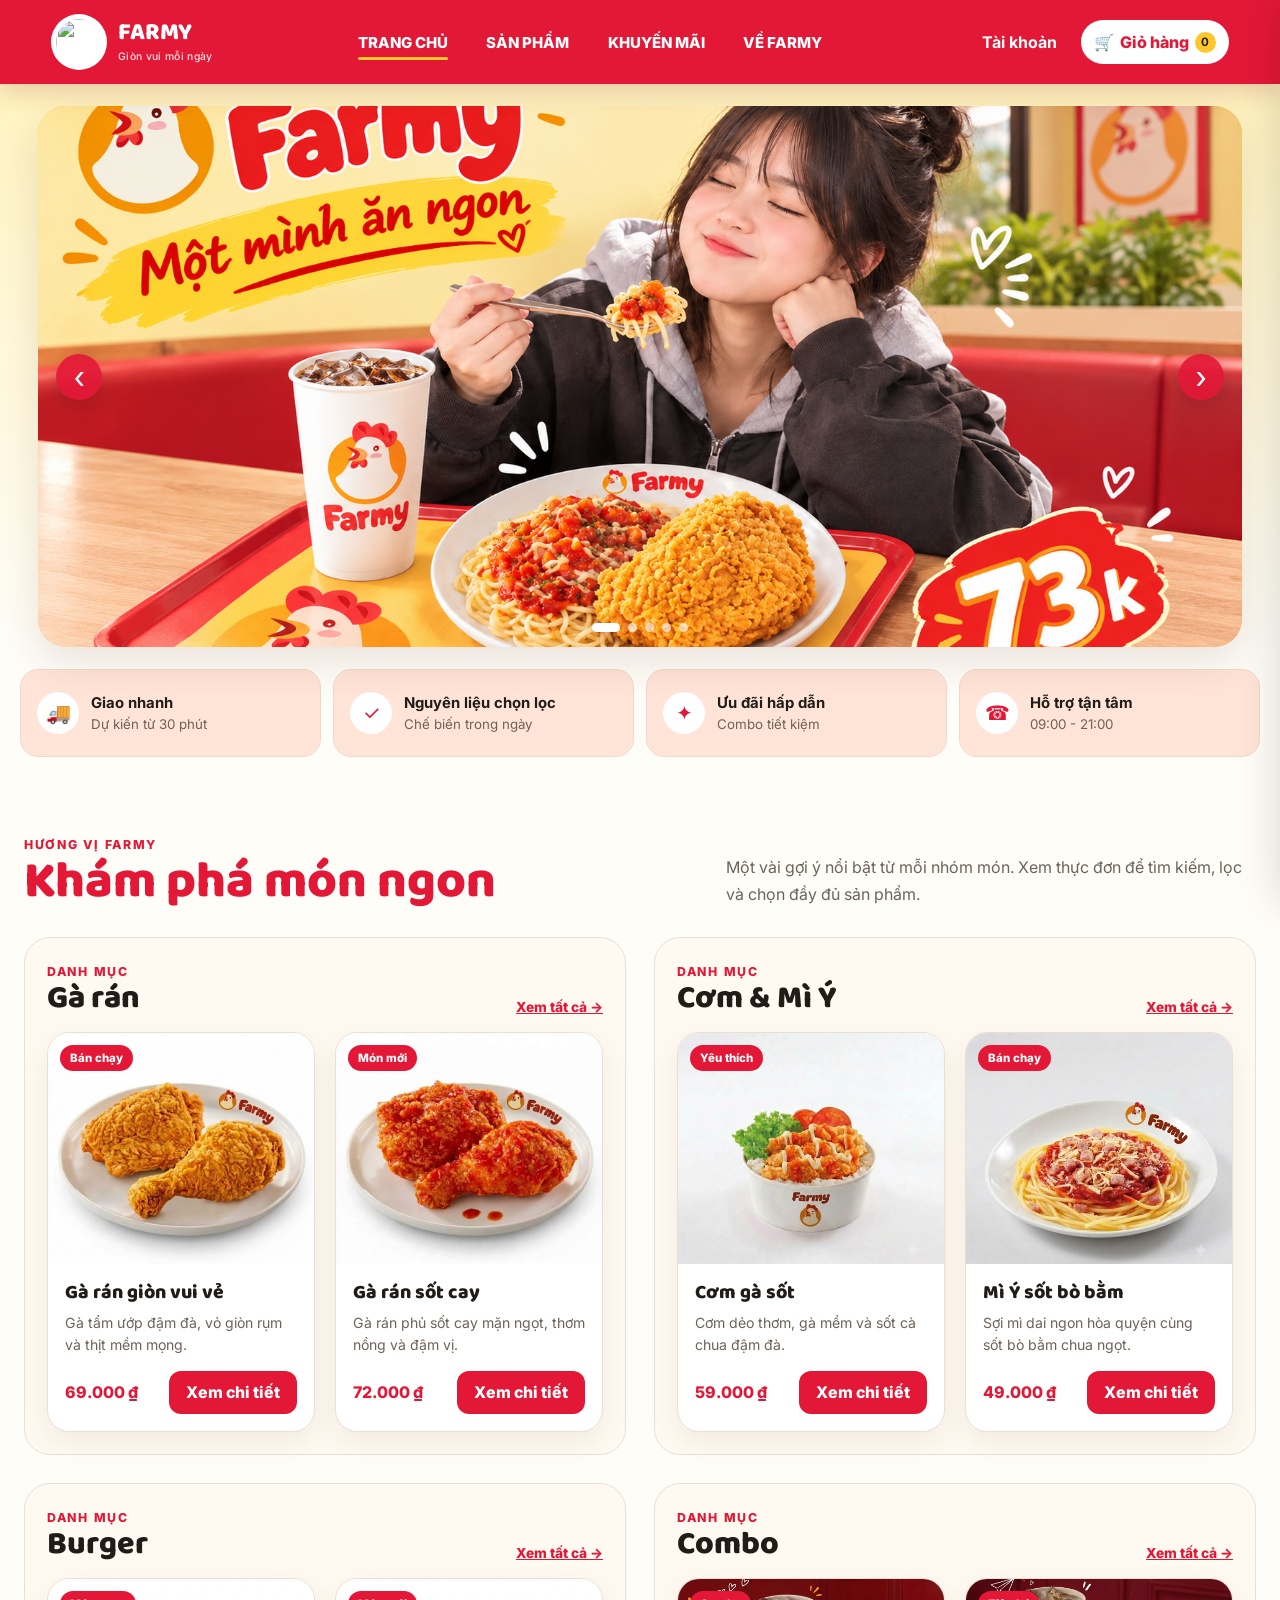
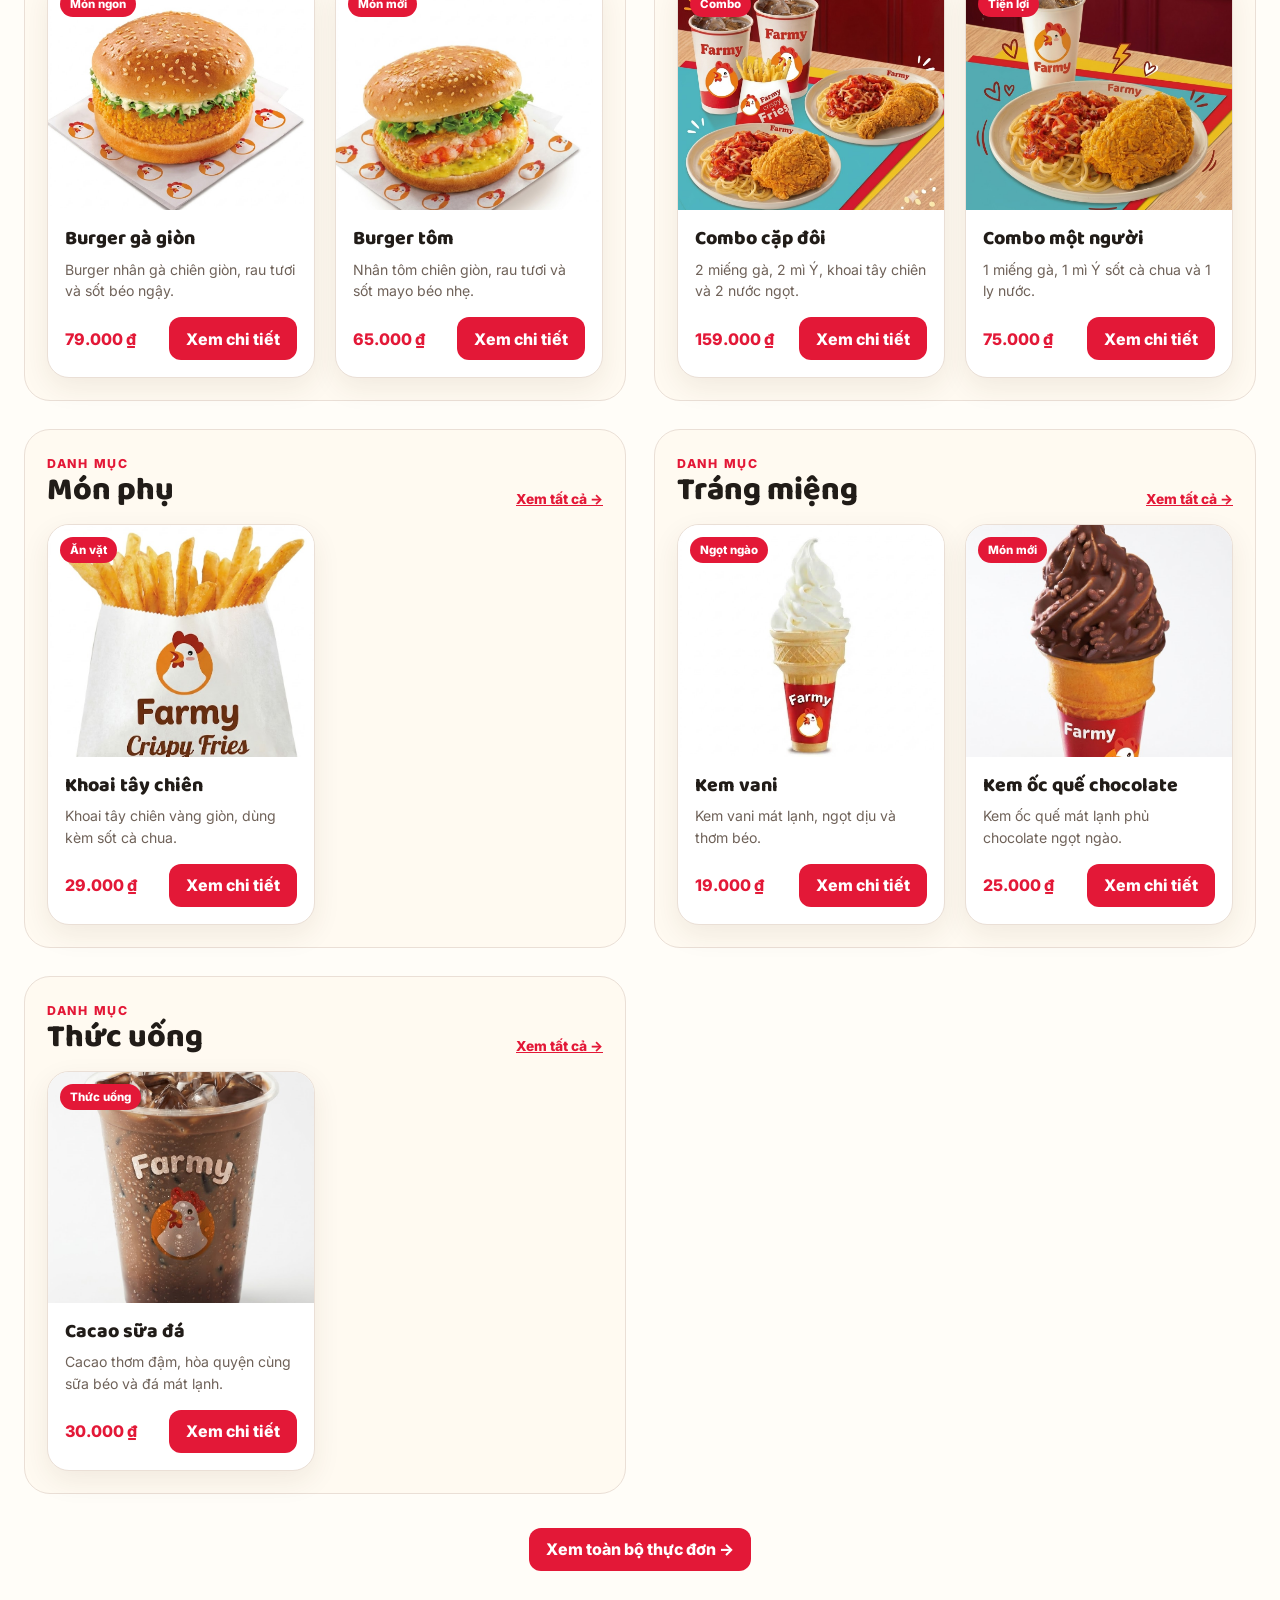
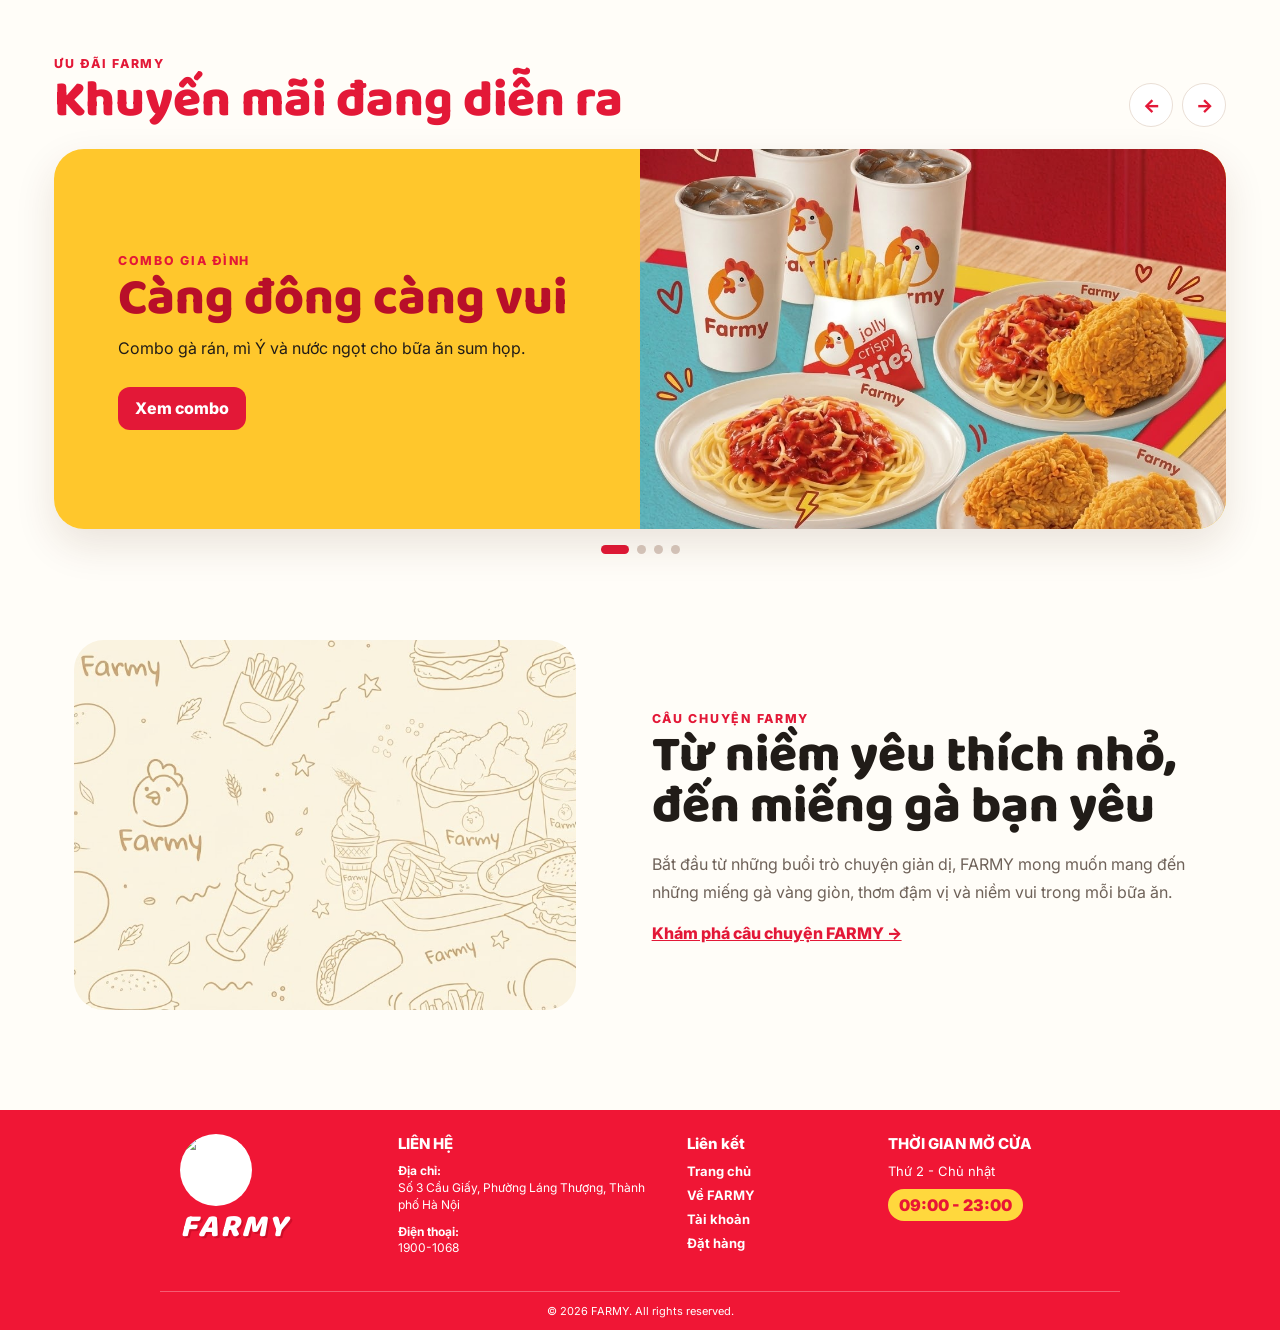
==== commit d2fb554a: "sua about" ====
--- a/index.html
+++ b/index.html
@@ -26,7 +26,7 @@
       </a>
       <button class="nav-toggle" type="button" aria-label="Mở menu" aria-expanded="false">☰</button>
       <nav class="main-nav" aria-label="Điều hướng chính">
-        <a href="index.html" aria-current="page">Trang chủ</a><a href="pages/products.html">Sản phẩm</a><a href="#offers">Khuyến mãi</a><a href="#about">Về FARMY</a>
+        <a href="index.html" aria-current="page">Trang chủ</a><a href="pages/products.html">Sản phẩm</a><a href="#offers">Khuyến mãi</a><a href="pages/about.html">Về FARMY</a>
       </nav>
       <div class="header-actions">
         <a class="account-link" href="pages/auth.html">Tài khoản</a>
@@ -68,7 +68,7 @@
 
       <section class="about-section" id="about">
         <img src="assets/images/NguyenThiThuyDuong_251230832/background-1.jpg" alt="Không gian bữa ăn ấm cúng" />
-        <div><span class="eyebrow">Câu chuyện FARMY</span><h2>Món ngon gắn kết mọi người</h2><p>FARMY là dự án website học tập về đặt đồ ăn nhanh. Chúng mình hướng đến trải nghiệm đơn giản: dễ chọn món, dễ tùy chỉnh và dễ kiểm tra đơn hàng.</p><a class="text-link" href="pages/products.html">Khám phá thực đơn →</a></div>
+        <div><span class="eyebrow">Câu chuyện FARMY</span><h2>Từ niềm yêu thích nhỏ, đến miếng gà bạn yêu</h2><p>Bắt đầu từ những buổi trò chuyện giản dị, FARMY mong muốn mang đến những miếng gà vàng giòn, thơm đậm vị và niềm vui trong mỗi bữa ăn.</p><a class="text-link" href="pages/about.html">Khám phá câu chuyện FARMY →</a></div>
       </section>
     </main>
 
@@ -110,6 +110,8 @@
             <h3>Liên kết</h3>
 
             <a href="index.html">Trang chủ</a>
+
+            <a href="pages/about.html">Về FARMY</a>
 
             <a href="pages/auth.html">Tài khoản</a>
 
--- a/styles/base/global.css
+++ b/styles/base/global.css
@@ -137,7 +137,7 @@
 }
 
 .page-title {
-    margin: 0 0 12px;
+    margin: 12px 0;
     font: 800 clamp(2.4rem, 5vw, 4rem)/1 "Baloo 2", sans-serif;
 }
 
--- a/styles/components/footer.css
+++ b/styles/components/footer.css
@@ -2,16 +2,16 @@
 .footer {
     background: #f01635;
     color: white;
-    margin-top: 50px;
+    margin-top: 24px;
 }
 
 .footer-container {
-    max-width: 1200px;
+    max-width: 960px;
     margin: 0 auto;
     display: grid;
     grid-template-columns: 1.1fr 1.5fr 1fr 1.2fr;
-    gap: 50px;
-    padding: 55px 30px;
+    gap: 24px;
+    padding: 24px 20px;
 }
 
 .footer-brand {
@@ -20,32 +20,32 @@
     align-items: flex-start;
 }
 .footer-brand img {
-    width: 145px;
-    height: 145px;
+    width: 72px;
+    height: 72px;
     object-fit: cover;
     border-radius: 50%;
     background: white;
-    margin-bottom: 10px;
+    margin-bottom: 6px;
 }
 .footer-brand h2 {
     font-family: "Baloo 2", cursive;
-    font-size: 55px;
+    font-size: 32px;
     font-weight: 900;
     font-style: italic;
     letter-spacing: 2px;
     margin: 0;
     line-height: 1;
-    text-shadow: 4px 4px 0 rgba(150, 0, 20, 0.35);
+    text-shadow: 2px 2px 0 rgba(150, 0, 20, 0.35);
 }
 .footer h3 {
-    font-size: 22px;
-    margin-bottom: 25px;
+    font-size: 15px;
+    margin: 0 0 10px;
     font-weight: 800;
 }
 .footer-contact p {
-    font-size: 17px;
-    line-height: 1.6;
-    margin-bottom: 25px;
+    font-size: 12px;
+    line-height: 1.4;
+    margin: 0 0 10px;
 }
 .footer-menu {
     display: flex;
@@ -54,9 +54,9 @@
 .footer-menu a {
     color: white;
     text-decoration: none;
-    font-size: 18px;
+    font-size: 13px;
     font-weight: bold;
-    margin-bottom: 22px;
+    margin-bottom: 8px;
     transition: 0.3s;
 }
 .footer-menu a:hover{
@@ -64,26 +64,67 @@
     padding-left: 8px;
 }
 .footer-time p {
-    font-size: 18px;
-    margin-bottom: 20px;
+    font-size: 13px;
+    margin: 0 0 10px;
 }
 .footer-time strong {
     display: inline-block;
     background: #ffd83d;
     color: #e91635;
-    font-size: 24px;
+    font-size: 16px;
     font-weight: 900;
-    padding: 10px 18px;
+    padding: 6px 11px;
     border-radius: 30px;
 }
 .footer-bottom {
     border-top: 1px solid rgba(255, 255, 255, 0.3);
-    max-width: 1200px;
+    max-width: 960px;
     margin: 0 auto;
-    padding: 25px 30px;
+    padding: 12px 20px;
 }
 .footer-bottom p {
     margin: 0;
     text-align: center;
-    font-size: 14px;
+    font-size: 11px;
+}
+
+@media (max-width: 760px) {
+    .footer-container {
+        grid-template-columns: repeat(2, minmax(0, 1fr));
+        gap: 18px;
+        padding: 22px 18px;
+    }
+}
+
+@media (max-width: 480px) {
+    .footer-container {
+        grid-template-columns: 1fr;
+        gap: 16px;
+        padding: 20px 16px;
+        text-align: center;
+    }
+
+    .footer-brand {
+        align-items: center;
+    }
+
+    .footer-menu {
+        align-items: center;
+    }
+
+    .footer h3 {
+        margin-bottom: 8px;
+    }
+
+    .footer-contact p {
+        margin-bottom: 10px;
+    }
+
+    .footer-time p {
+        margin-bottom: 10px;
+    }
+
+    .footer-bottom {
+        padding: 10px 16px;
+    }
 }
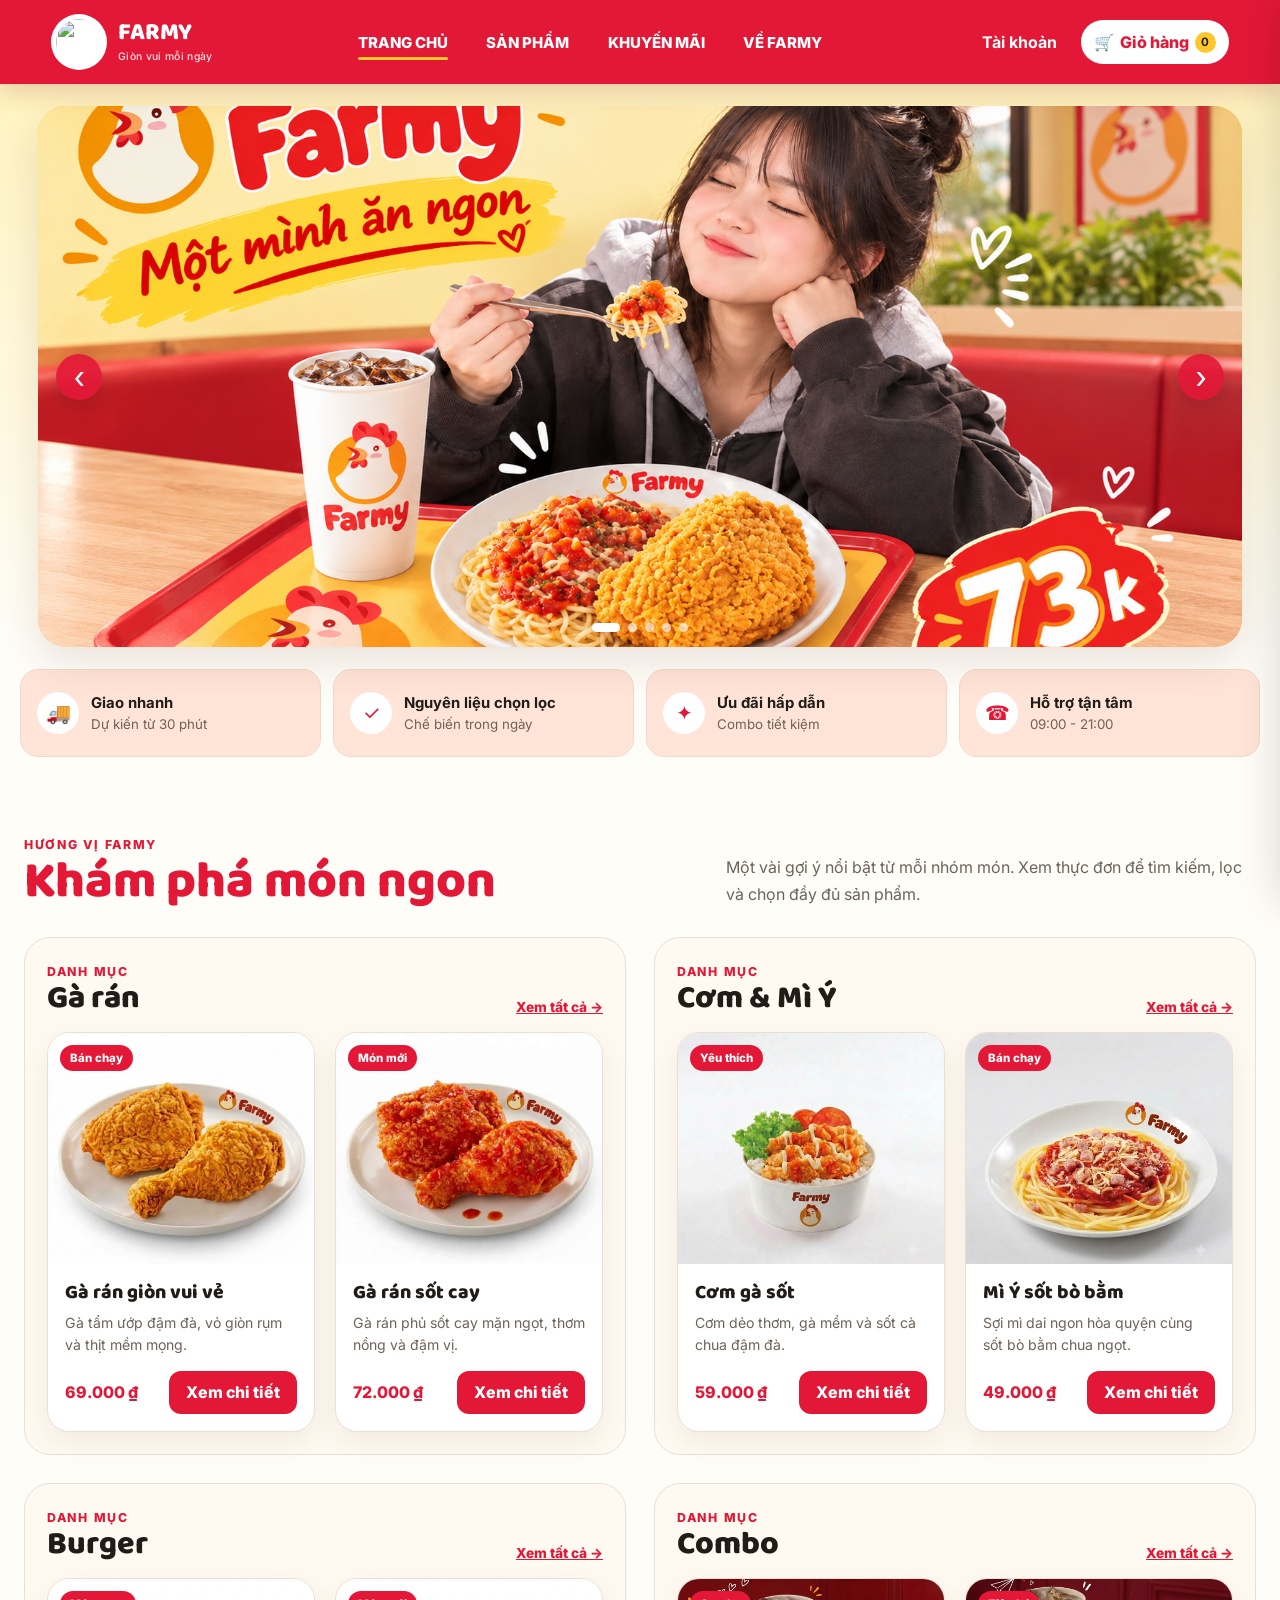
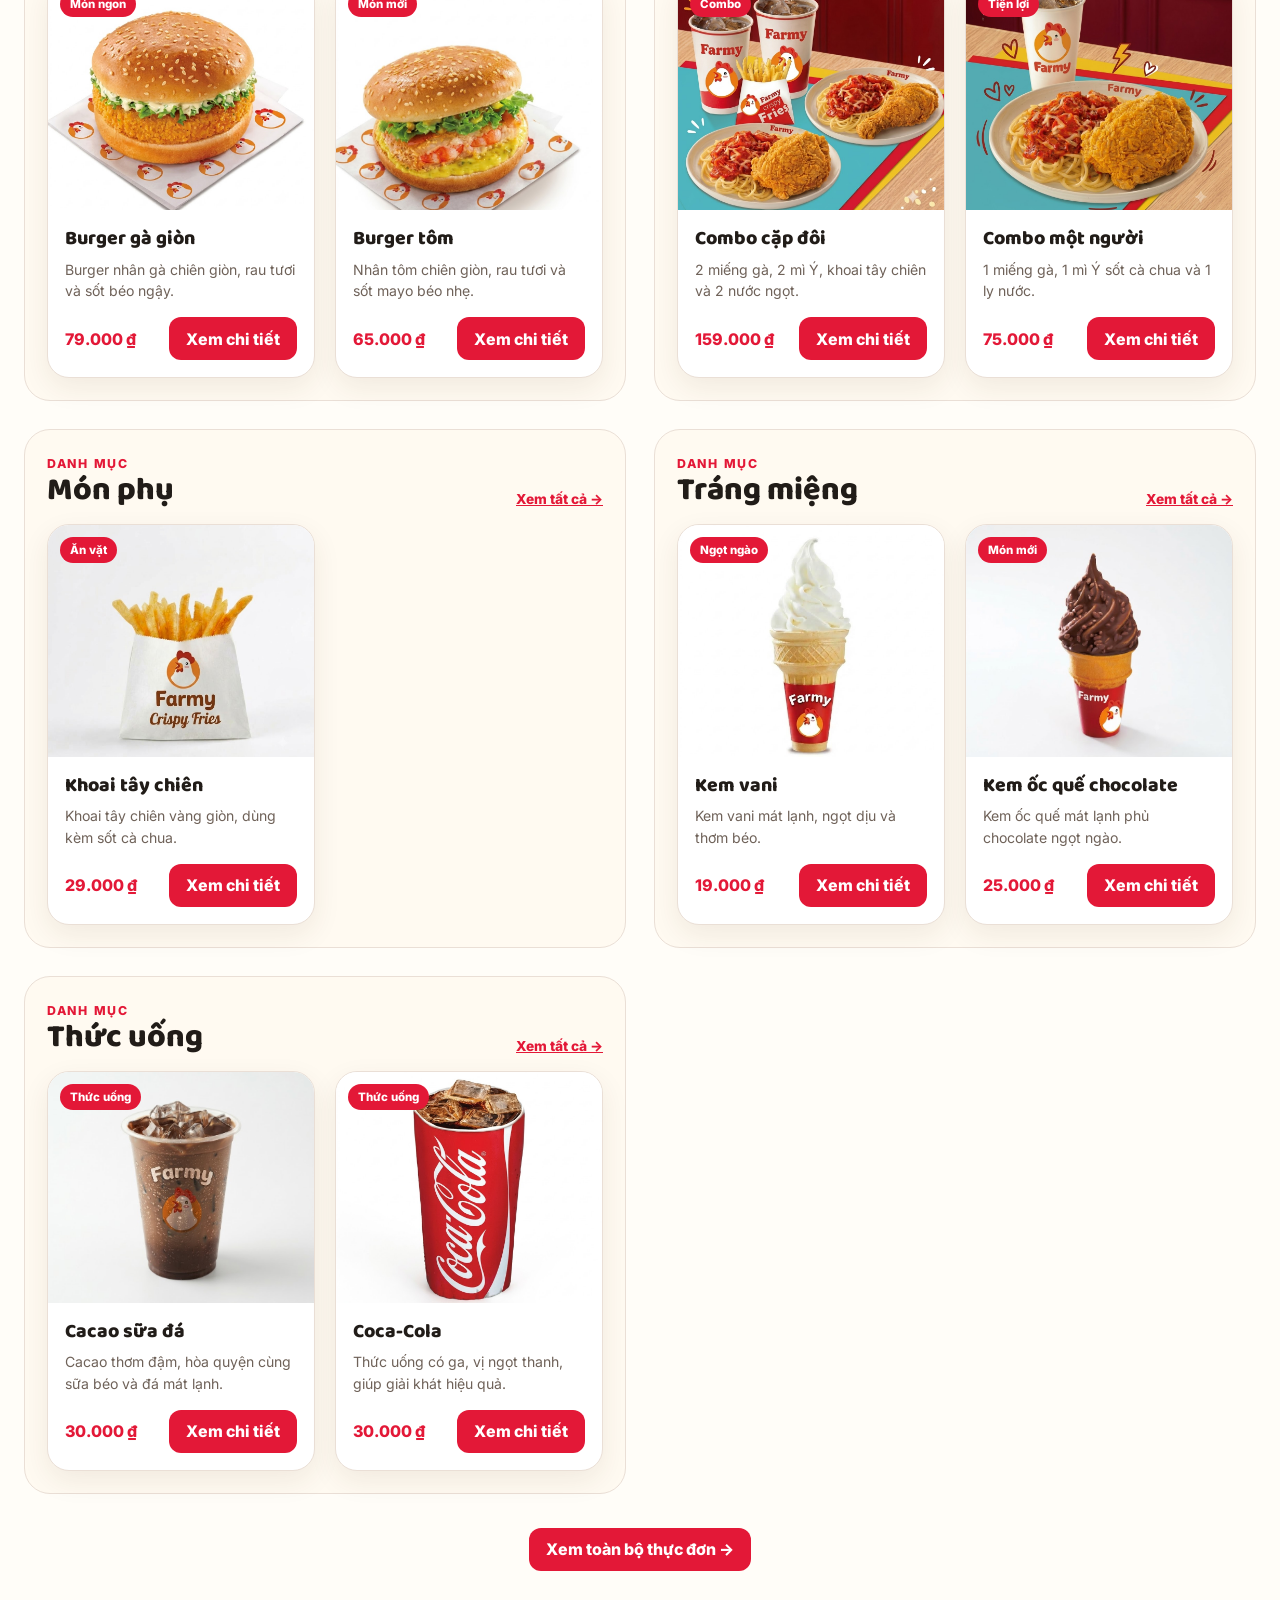
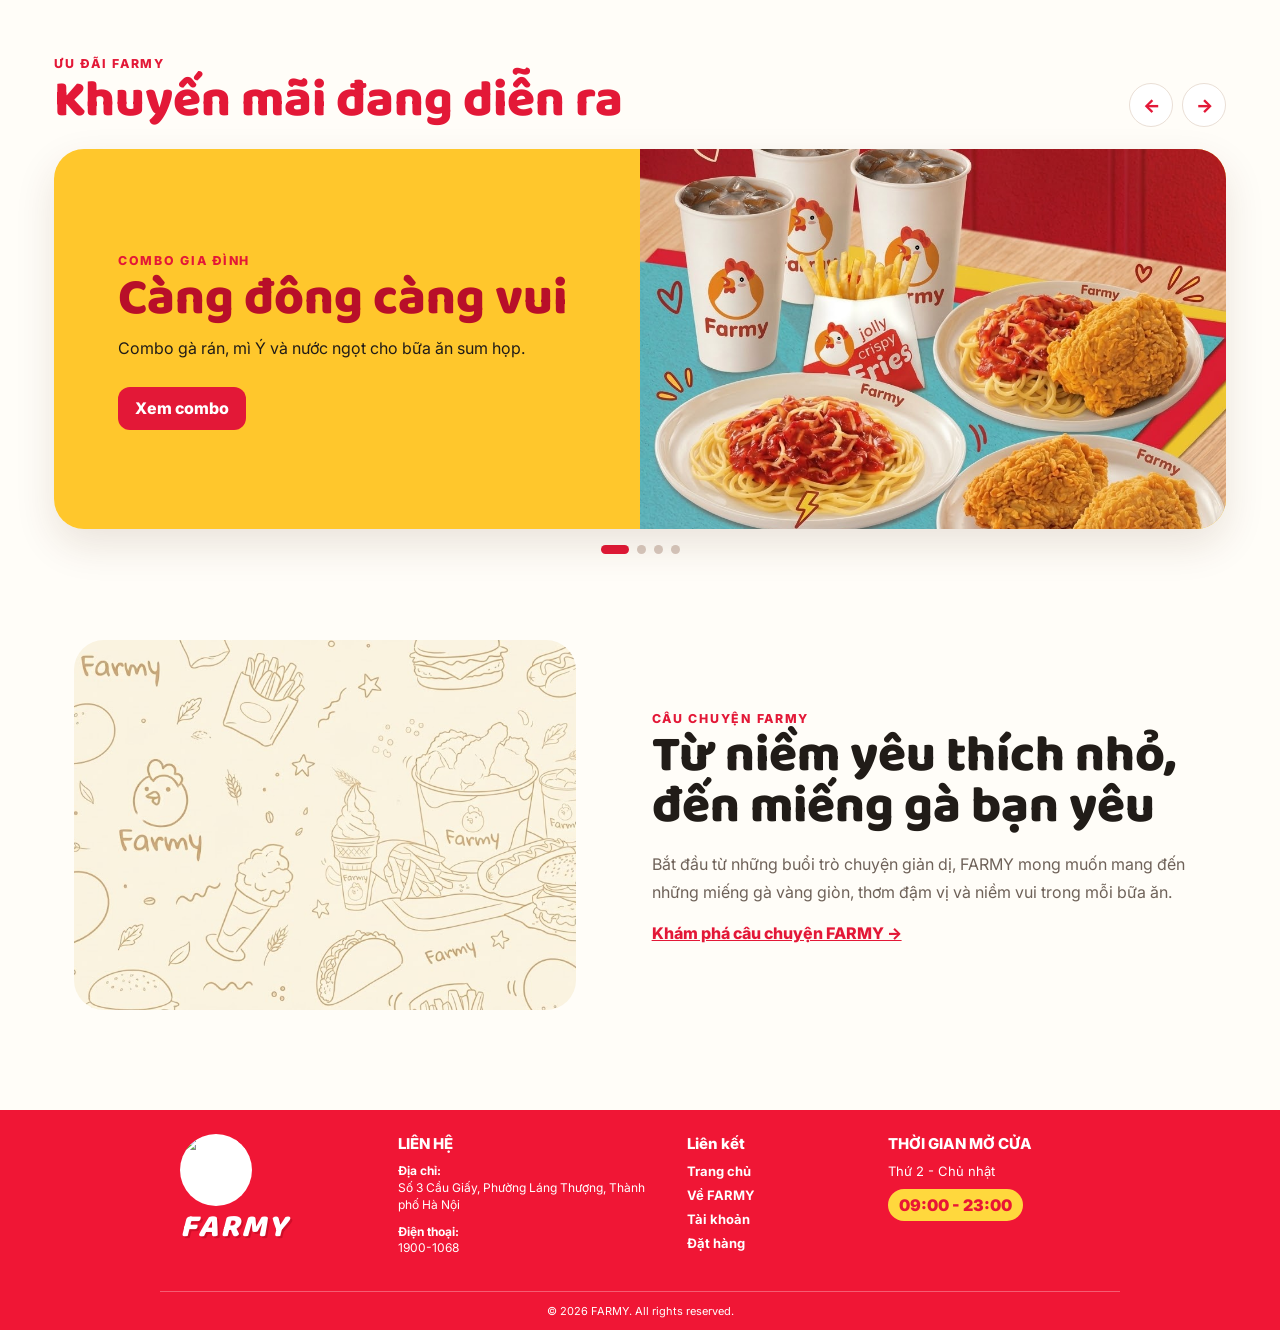
==== commit 2a0611fb: "xóa ptu" ====
--- a/index.html
+++ b/index.html
@@ -18,7 +18,6 @@
     <link rel="stylesheet" href="styles/components/footer.css">
   </head>
   <body>
-    <a class="skip-link" href="#main-content">Bỏ qua đến nội dung chính</a>
     <header class="site-header">
       <a class="brand" href="index.html" aria-label="FARMY - Trang chủ">
         <img src="assets/images/BuiThiNgocPhuong_251230944/header_image/page_logo.png" alt="" />
@@ -74,72 +73,42 @@
 
     <!--Chân trang-->
   <footer class="footer">
-
     <div class="footer-container">
-
-       
         <div class="footer-brand">
             <img src="assets/images/BuiThiNgocPhuong_251230944/header_image/page_logo.png" alt="FARMY">
-
             <h2>FARMY</h2>
         </div>
 
-
-        
         <div class="footer-contact">
-
             <h3>LIÊN HỆ</h3>
-
             <p>
                 <strong>Địa chỉ:</strong><br>
                 Số 3 Cầu Giấy, Phường Láng Thượng,
                 Thành phố Hà Nội
             </p>
-
             <p>
                 <strong>Điện thoại:</strong><br>
                 1900-1068
             </p>
-
         </div>
 
-
-        
         <div class="footer-menu">
-
             <h3>Liên kết</h3>
-
             <a href="index.html">Trang chủ</a>
-
             <a href="pages/about.html">Về FARMY</a>
-
             <a href="pages/auth.html">Tài khoản</a>
-
             <a href="pages/checkout.html">Đặt hàng</a>
-
-
         </div>
 
-
-        
         <div class="footer-time">
-
             <h3>THỜI GIAN MỞ CỬA</h3>
-
             <p>Thứ 2 - Chủ nhật</p>
-
             <strong>09:00 - 23:00</strong>
-
         </div>
-
     </div>
-
-
     
     <div class="footer-bottom">
-
         <p>© 2026 FARMY. All rights reserved.</p>
-
     </div>
 
 </footer>
--- a/styles/components/header.css
+++ b/styles/components/header.css
@@ -172,6 +172,14 @@
 @media (max-width: 820px) {
     .site-header {
         min-height: 72px;
+        flex-wrap: wrap;
+        gap: 0 12px;
+    }
+
+    .brand {
+        order: 1;
+        flex: 1 1 0;
+        min-width: 0;
     }
 
     .brand img {
@@ -180,12 +188,16 @@
     }
 
     .nav-toggle {
+        order: 3;
         display: block;
+        flex: 0 0 auto;
+        margin-left: 0;
     }
 
     .main-nav {
+        order: 4;
         display: none;
-        width: 100%;
+        flex-basis: 100%;
         flex-direction: column;
         align-items: center;
         padding: 16px 0;
@@ -196,8 +208,16 @@
     }
 
     .header-actions {
-        order: 4;
-        width: 100%;
+        order: 2;
+        flex: 0 0 auto;
+        justify-content: flex-end;
+        margin-left: 0;
+    }
+
+    .site-header>.cart-button:last-child,
+    .site-header>.account-link:last-child {
+        order: 2;
+        margin-left: 0;
     }
 
     .search-box {
@@ -223,4 +243,31 @@
     .header-actions {
         gap: 6px;
     }
+}
+
+@media (max-width: 360px) {
+    .site-header {
+        padding-right: 10px;
+        padding-left: 10px;
+        column-gap: 8px;
+    }
+
+    .brand {
+        gap: 7px;
+        font-size: 1.25rem;
+    }
+
+    .brand img {
+        width: 40px;
+        height: 40px;
+    }
+
+    .cart-button {
+        padding-right: 8px;
+        padding-left: 8px;
+    }
+
+    .nav-toggle {
+        font-size: 1.4rem;
+    }
 }
--- a/styles/components/footer.css
+++ b/styles/components/footer.css
@@ -98,33 +98,54 @@
 
 @media (max-width: 480px) {
     .footer-container {
-        grid-template-columns: 1fr;
-        gap: 16px;
-        padding: 20px 16px;
-        text-align: center;
+        grid-template-columns: repeat(2, minmax(0, 1fr));
+        gap: 22px 16px;
+        padding: 24px 18px;
+        text-align: left;
     }
 
     .footer-brand {
+        grid-column: 1 / -1;
+        flex-direction: row;
         align-items: center;
+        justify-content: center;
+        gap: 12px;
+    }
+
+    .footer-brand img {
+        width: 58px;
+        height: 58px;
+        margin: 0;
+    }
+
+    .footer-brand h2 {
+        font-size: 29px;
     }
 
     .footer-menu {
-        align-items: center;
+        align-items: flex-start;
     }
 
     .footer h3 {
         margin-bottom: 8px;
     }
 
-    .footer-contact p {
-        margin-bottom: 10px;
+    .footer-contact p,
+    .footer-menu a,
+    .footer-time p {
+        line-height: 1.55;
     }
 
-    .footer-time p {
-        margin-bottom: 10px;
+    .footer-time {
+        grid-column: 1 / -1;
+        text-align: center;
     }
 
     .footer-bottom {
-        padding: 10px 16px;
+        padding: 12px 16px;
+    }
+
+    .footer-bottom p {
+        line-height: 1.5;
     }
 }
